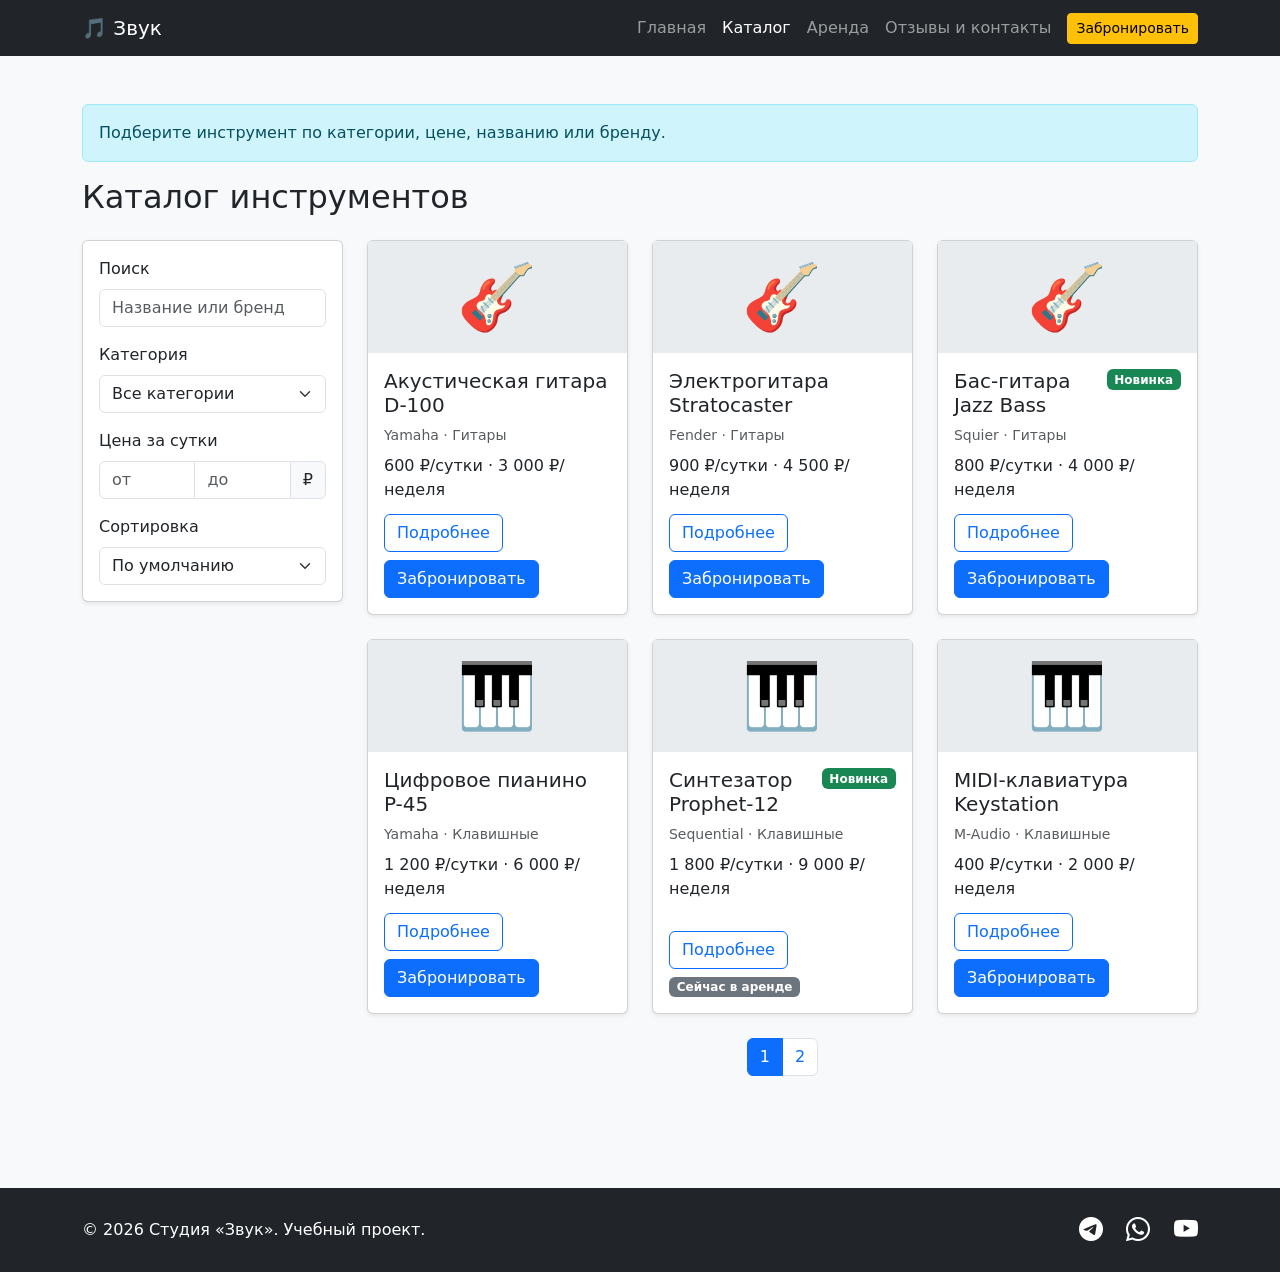
==== catalog.html @ 1547ae6e "V1" ====
<!DOCTYPE html>
<html lang="ru">
<head>
  <meta charset="UTF-8">
  <meta name="viewport" content="width=device-width, initial-scale=1">
  <title>Каталог — Резонанс</title>
  <link href="https://cdn.jsdelivr.net/npm/bootstrap@5.3.8/dist/css/bootstrap.min.css" rel="stylesheet">
  <link href="https://cdn.jsdelivr.net/npm/bootstrap-icons@1.11.3/font/bootstrap-icons.min.css" rel="stylesheet">
  <link rel="stylesheet" href="css/custom.css">
</head>
<body class="bg-light d-flex flex-column min-vh-100" data-p="catalog">
  <header id="nav"></header>
  <main class="flex-grow-1">

    <div class="container my-5">
      <div class="alert alert-info" role="alert">Подберите инструмент по категории, цене, названию или бренду.</div>
      <h1 class="h2 mb-4">Каталог инструментов</h1>
      <div class="row g-4">
        <aside class="col-12 col-lg-3">
          <button class="btn btn-outline-secondary w-100 d-lg-none mb-3" data-bs-toggle="collapse" data-bs-target="#flt">Фильтры</button>
          <form id="flt" class="collapse d-lg-block card card-body shadow-sm">
            <div class="mb-3">
              <label class="form-label" for="q">Поиск</label>
              <input id="q" class="form-control" placeholder="Название или бренд">
            </div>
            <div class="mb-3">
              <label class="form-label" for="cat">Категория</label>
              <select id="cat" class="form-select"></select>
            </div>
            <div class="mb-3">
              <label class="form-label">Цена за сутки</label>
              <div class="input-group">
                <input id="min" type="number" min="0" class="form-control" placeholder="от">
                <input id="max" type="number" min="0" class="form-control" placeholder="до">
                <span class="input-group-text">₽</span>
              </div>
            </div>
            <div>
              <label class="form-label" for="sort">Сортировка</label>
              <select id="sort" class="form-select">
                <option value="">По умолчанию</option>
                <option value="price">По цене</option>
                <option value="pop">По популярности</option>
                <option value="new">По новизне</option>
              </select>
            </div>
          </form>
        </aside>
        <div class="col-12 col-lg-9">
          <div class="row g-4" id="grid"></div>
          <nav class="mt-4" aria-label="Страницы">
            <ul class="pagination justify-content-center" id="pager"></ul>
          </nav>
        </div>
      </div>
    </div>

    <div class="modal fade" id="bookModal" tabindex="-1" aria-labelledby="bm" aria-hidden="true">
      <div class="modal-dialog">
        <form class="modal-content needs-validation" novalidate>
          <div class="modal-header">
            <h2 class="modal-title h5" id="bm">Быстрая бронь: <span id="mi"></span></h2>
            <button type="button" class="btn-close" data-bs-dismiss="modal" aria-label="Закрыть"></button>
          </div>
          <div class="modal-body">
            <div class="alert alert-success d-none ok" role="alert">Спасибо! Заявка отправлена, мы свяжемся с вами.</div>
            <div class="mb-3">
              <label class="form-label" for="m1">Имя</label>
              <input id="m1" name="name" class="form-control" required>
            </div>
            <div class="mb-3">
              <label class="form-label" for="m2">Телефон</label>
              <input id="m2" name="phone" type="tel" class="form-control" pattern="\+?[0-9 ()\-]{10,18}" required>
              <div class="invalid-feedback">Введите телефон</div>
            </div>
            <div class="form-check">
              <input id="m3" class="form-check-input" type="checkbox" required>
              <label class="form-check-label" for="m3">Согласен на обработку данных</label>
            </div>
          </div>
          <div class="modal-footer">
            <button type="button" class="btn btn-secondary" data-bs-dismiss="modal">Закрыть</button>
            <button type="submit" class="btn btn-primary">Отправить</button>
          </div>
        </form>
      </div>
    </div>

  </main>
  <footer id="foot"></footer>
  <script src="https://cdn.jsdelivr.net/npm/bootstrap@5.3.8/dist/js/bootstrap.bundle.min.js"></script>
  <script src="js/app.js"></script>
</body>
</html>
---- css/custom.css ----
.card:hover { 
    transform: translateY(-2px);
    transition: transform .15s; 
}
.emoji { 
    font-size: 4rem;
    line-height: 1;
    }
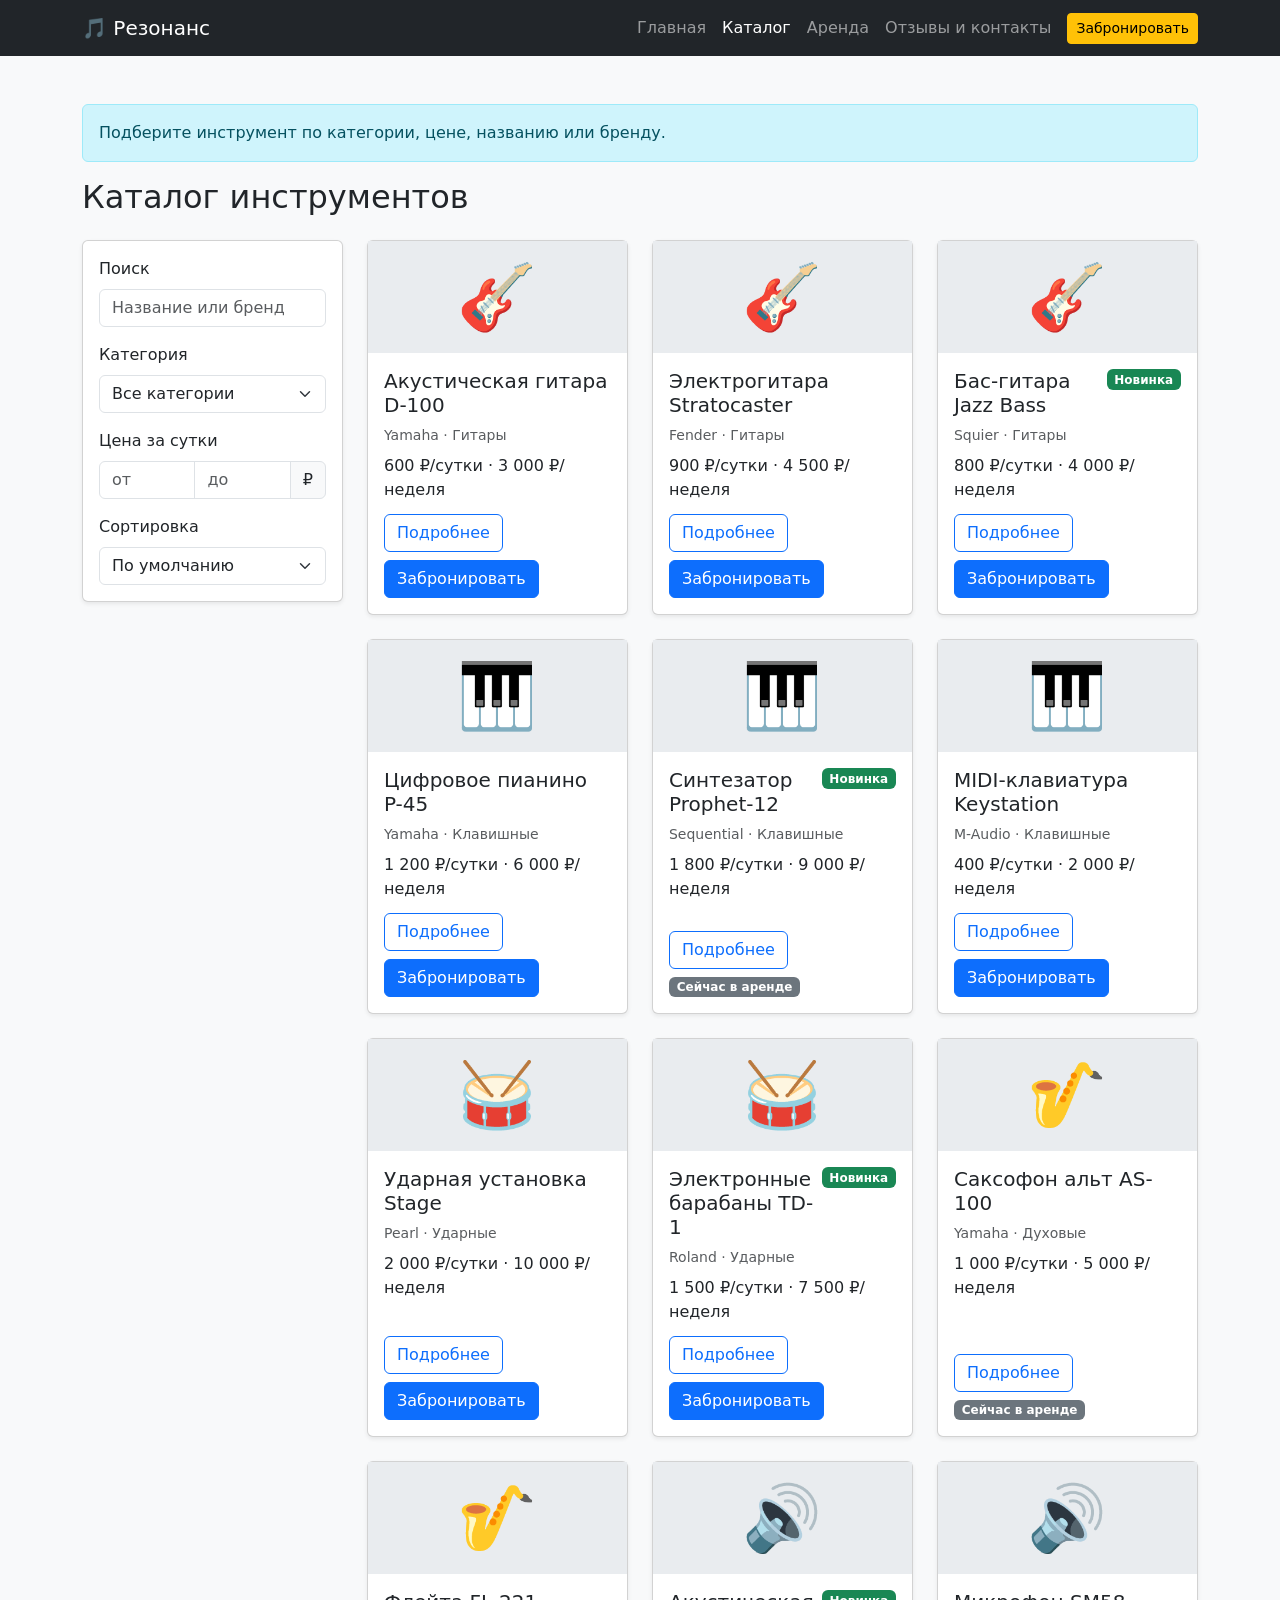
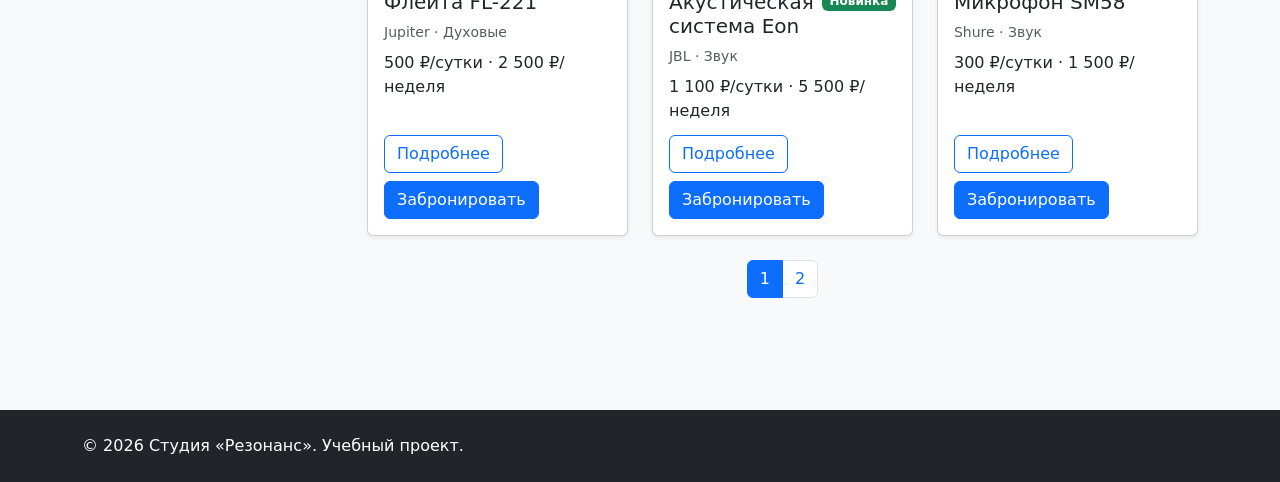
==== commit 5119b92c: "V2" ====
--- a/catalog.html
+++ b/catalog.html
@@ -9,7 +9,25 @@
   <link rel="stylesheet" href="css/custom.css">
 </head>
 <body class="bg-light d-flex flex-column min-vh-100" data-p="catalog">
-  <header id="nav"></header>
+  <header id="nav">
+    <nav class="navbar navbar-expand-lg navbar-dark bg-dark">
+      <div class="container">
+        <a class="navbar-brand" href="index.html">🎵 Резонанс</a>
+        <button class="navbar-toggler" data-bs-toggle="collapse" data-bs-target="#mainNav" aria-controls="mainNav" aria-expanded="false" aria-label="Переключить навигацию">
+          <span class="navbar-toggler-icon"></span>
+        </button>
+        <div class="collapse navbar-collapse" id="mainNav">
+          <ul class="navbar-nav ms-auto align-items-lg-center">
+            <li class="nav-item"><a class="nav-link" href="index.html">Главная</a></li>
+            <li class="nav-item"><a class="nav-link active" aria-current="page" href="catalog.html">Каталог</a></li>
+            <li class="nav-item"><a class="nav-link" href="rent.html">Аренда</a></li>
+            <li class="nav-item"><a class="nav-link" href="contacts.html">Отзывы и контакты</a></li>
+            <li class="nav-item ms-lg-2"><a class="btn btn-warning btn-sm" href="order.html">Забронировать</a></li>
+          </ul>
+        </div>
+      </div>
+    </nav>
+  </header>
   <main class="flex-grow-1">
 
     <div class="container my-5">
@@ -25,7 +43,14 @@
             </div>
             <div class="mb-3">
               <label class="form-label" for="cat">Категория</label>
-              <select id="cat" class="form-select"></select>
+              <select id="cat" class="form-select">
+                <option value="">Все категории</option>
+                <option value="g">Гитары</option>
+                <option value="k">Клавишные</option>
+                <option value="d">Ударные</option>
+                <option value="w">Духовые</option>
+                <option value="a">Звук</option>
+              </select>
             </div>
             <div class="mb-3">
               <label class="form-label">Цена за сутки</label>
@@ -47,9 +72,222 @@
           </form>
         </aside>
         <div class="col-12 col-lg-9">
-          <div class="row g-4" id="grid"></div>
+          <div class="row g-4" id="grid">
+
+            <div class="col-12 col-md-6 col-lg-4">
+              <div class="card h-100 shadow-sm">
+                <div class="bg-body-secondary text-center py-4 emoji">🎸</div>
+                <div class="card-body d-flex flex-column">
+                  <div class="d-flex justify-content-between gap-2">
+                    <h2 class="h5 card-title">Акустическая гитара D-100</h2>
+                  </div>
+                  <p class="text-muted small mb-2">Yamaha · Гитары</p>
+                  <p class="mb-1">600 ₽/сутки · 3 000 ₽/неделя</p>
+                  <div class="mt-auto d-flex flex-wrap gap-2 pt-2">
+                    <a class="btn btn-outline-primary" href="product.html?id=1">Подробнее</a>
+                    <button class="btn btn-primary" data-bs-toggle="modal" data-bs-target="#bookModal" data-book="1">Забронировать</button>
+                  </div>
+                </div>
+              </div>
+            </div>
+
+            <div class="col-12 col-md-6 col-lg-4">
+              <div class="card h-100 shadow-sm">
+                <div class="bg-body-secondary text-center py-4 emoji">🎸</div>
+                <div class="card-body d-flex flex-column">
+                  <div class="d-flex justify-content-between gap-2">
+                    <h2 class="h5 card-title">Электрогитара Stratocaster</h2>
+                  </div>
+                  <p class="text-muted small mb-2">Fender · Гитары</p>
+                  <p class="mb-1">900 ₽/сутки · 4 500 ₽/неделя</p>
+                  <div class="mt-auto d-flex flex-wrap gap-2 pt-2">
+                    <a class="btn btn-outline-primary" href="product.html?id=2">Подробнее</a>
+                    <button class="btn btn-primary" data-bs-toggle="modal" data-bs-target="#bookModal" data-book="2">Забронировать</button>
+                  </div>
+                </div>
+              </div>
+            </div>
+
+            <div class="col-12 col-md-6 col-lg-4">
+              <div class="card h-100 shadow-sm">
+                <div class="bg-body-secondary text-center py-4 emoji">🎸</div>
+                <div class="card-body d-flex flex-column">
+                  <div class="d-flex justify-content-between gap-2">
+                    <h2 class="h5 card-title">Бас-гитара Jazz Bass</h2>
+                    <span class="badge bg-success align-self-start">Новинка</span>
+                  </div>
+                  <p class="text-muted small mb-2">Squier · Гитары</p>
+                  <p class="mb-1">800 ₽/сутки · 4 000 ₽/неделя</p>
+                  <div class="mt-auto d-flex flex-wrap gap-2 pt-2">
+                    <a class="btn btn-outline-primary" href="product.html?id=3">Подробнее</a>
+                    <button class="btn btn-primary" data-bs-toggle="modal" data-bs-target="#bookModal" data-book="3">Забронировать</button>
+                  </div>
+                </div>
+              </div>
+            </div>
+
+            <div class="col-12 col-md-6 col-lg-4">
+              <div class="card h-100 shadow-sm">
+                <div class="bg-body-secondary text-center py-4 emoji">🎹</div>
+                <div class="card-body d-flex flex-column">
+                  <div class="d-flex justify-content-between gap-2">
+                    <h2 class="h5 card-title">Цифровое пианино P-45</h2>
+                  </div>
+                  <p class="text-muted small mb-2">Yamaha · Клавишные</p>
+                  <p class="mb-1">1 200 ₽/сутки · 6 000 ₽/неделя</p>
+                  <div class="mt-auto d-flex flex-wrap gap-2 pt-2">
+                    <a class="btn btn-outline-primary" href="product.html?id=4">Подробнее</a>
+                    <button class="btn btn-primary" data-bs-toggle="modal" data-bs-target="#bookModal" data-book="4">Забронировать</button>
+                  </div>
+                </div>
+              </div>
+            </div>
+
+            <div class="col-12 col-md-6 col-lg-4">
+              <div class="card h-100 shadow-sm">
+                <div class="bg-body-secondary text-center py-4 emoji">🎹</div>
+                <div class="card-body d-flex flex-column">
+                  <div class="d-flex justify-content-between gap-2">
+                    <h2 class="h5 card-title">Синтезатор Prophet-12</h2>
+                    <span class="badge bg-success align-self-start">Новинка</span>
+                  </div>
+                  <p class="text-muted small mb-2">Sequential · Клавишные</p>
+                  <p class="mb-1">1 800 ₽/сутки · 9 000 ₽/неделя</p>
+                  <div class="mt-auto d-flex flex-wrap gap-2 pt-2">
+                    <a class="btn btn-outline-primary" href="product.html?id=5">Подробнее</a>
+                    <span class="badge bg-secondary align-self-center">Сейчас в аренде</span>
+                  </div>
+                </div>
+              </div>
+            </div>
+
+            <div class="col-12 col-md-6 col-lg-4">
+              <div class="card h-100 shadow-sm">
+                <div class="bg-body-secondary text-center py-4 emoji">🎹</div>
+                <div class="card-body d-flex flex-column">
+                  <div class="d-flex justify-content-between gap-2">
+                    <h2 class="h5 card-title">MIDI-клавиатура Keystation</h2>
+                  </div>
+                  <p class="text-muted small mb-2">M-Audio · Клавишные</p>
+                  <p class="mb-1">400 ₽/сутки · 2 000 ₽/неделя</p>
+                  <div class="mt-auto d-flex flex-wrap gap-2 pt-2">
+                    <a class="btn btn-outline-primary" href="product.html?id=6">Подробнее</a>
+                    <button class="btn btn-primary" data-bs-toggle="modal" data-bs-target="#bookModal" data-book="6">Забронировать</button>
+                  </div>
+                </div>
+              </div>
+            </div>
+
+            <div class="col-12 col-md-6 col-lg-4">
+              <div class="card h-100 shadow-sm">
+                <div class="bg-body-secondary text-center py-4 emoji">🥁</div>
+                <div class="card-body d-flex flex-column">
+                  <div class="d-flex justify-content-between gap-2">
+                    <h2 class="h5 card-title">Ударная установка Stage</h2>
+                  </div>
+                  <p class="text-muted small mb-2">Pearl · Ударные</p>
+                  <p class="mb-1">2 000 ₽/сутки · 10 000 ₽/неделя</p>
+                  <div class="mt-auto d-flex flex-wrap gap-2 pt-2">
+                    <a class="btn btn-outline-primary" href="product.html?id=7">Подробнее</a>
+                    <button class="btn btn-primary" data-bs-toggle="modal" data-bs-target="#bookModal" data-book="7">Забронировать</button>
+                  </div>
+                </div>
+              </div>
+            </div>
+
+            <div class="col-12 col-md-6 col-lg-4">
+              <div class="card h-100 shadow-sm">
+                <div class="bg-body-secondary text-center py-4 emoji">🥁</div>
+                <div class="card-body d-flex flex-column">
+                  <div class="d-flex justify-content-between gap-2">
+                    <h2 class="h5 card-title">Электронные барабаны TD-1</h2>
+                    <span class="badge bg-success align-self-start">Новинка</span>
+                  </div>
+                  <p class="text-muted small mb-2">Roland · Ударные</p>
+                  <p class="mb-1">1 500 ₽/сутки · 7 500 ₽/неделя</p>
+                  <div class="mt-auto d-flex flex-wrap gap-2 pt-2">
+                    <a class="btn btn-outline-primary" href="product.html?id=8">Подробнее</a>
+                    <button class="btn btn-primary" data-bs-toggle="modal" data-bs-target="#bookModal" data-book="8">Забронировать</button>
+                  </div>
+                </div>
+              </div>
+            </div>
+
+            <div class="col-12 col-md-6 col-lg-4">
+              <div class="card h-100 shadow-sm">
+                <div class="bg-body-secondary text-center py-4 emoji">🎷</div>
+                <div class="card-body d-flex flex-column">
+                  <div class="d-flex justify-content-between gap-2">
+                    <h2 class="h5 card-title">Саксофон альт AS-100</h2>
+                  </div>
+                  <p class="text-muted small mb-2">Yamaha · Духовые</p>
+                  <p class="mb-1">1 000 ₽/сутки · 5 000 ₽/неделя</p>
+                  <div class="mt-auto d-flex flex-wrap gap-2 pt-2">
+                    <a class="btn btn-outline-primary" href="product.html?id=9">Подробнее</a>
+                    <span class="badge bg-secondary align-self-center">Сейчас в аренде</span>
+                  </div>
+                </div>
+              </div>
+            </div>
+
+            <div class="col-12 col-md-6 col-lg-4">
+              <div class="card h-100 shadow-sm">
+                <div class="bg-body-secondary text-center py-4 emoji">🎷</div>
+                <div class="card-body d-flex flex-column">
+                  <div class="d-flex justify-content-between gap-2">
+                    <h2 class="h5 card-title">Флейта FL-221</h2>
+                  </div>
+                  <p class="text-muted small mb-2">Jupiter · Духовые</p>
+                  <p class="mb-1">500 ₽/сутки · 2 500 ₽/неделя</p>
+                  <div class="mt-auto d-flex flex-wrap gap-2 pt-2">
+                    <a class="btn btn-outline-primary" href="product.html?id=10">Подробнее</a>
+                    <button class="btn btn-primary" data-bs-toggle="modal" data-bs-target="#bookModal" data-book="10">Забронировать</button>
+                  </div>
+                </div>
+              </div>
+            </div>
+
+            <div class="col-12 col-md-6 col-lg-4">
+              <div class="card h-100 shadow-sm">
+                <div class="bg-body-secondary text-center py-4 emoji">🔊</div>
+                <div class="card-body d-flex flex-column">
+                  <div class="d-flex justify-content-between gap-2">
+                    <h2 class="h5 card-title">Акустическая система Eon</h2>
+                    <span class="badge bg-success align-self-start">Новинка</span>
+                  </div>
+                  <p class="text-muted small mb-2">JBL · Звук</p>
+                  <p class="mb-1">1 100 ₽/сутки · 5 500 ₽/неделя</p>
+                  <div class="mt-auto d-flex flex-wrap gap-2 pt-2">
+                    <a class="btn btn-outline-primary" href="product.html?id=11">Подробнее</a>
+                    <button class="btn btn-primary" data-bs-toggle="modal" data-bs-target="#bookModal" data-book="11">Забронировать</button>
+                  </div>
+                </div>
+              </div>
+            </div>
+
+            <div class="col-12 col-md-6 col-lg-4">
+              <div class="card h-100 shadow-sm">
+                <div class="bg-body-secondary text-center py-4 emoji">🔊</div>
+                <div class="card-body d-flex flex-column">
+                  <div class="d-flex justify-content-between gap-2">
+                    <h2 class="h5 card-title">Микрофон SM58</h2>
+                  </div>
+                  <p class="text-muted small mb-2">Shure · Звук</p>
+                  <p class="mb-1">300 ₽/сутки · 1 500 ₽/неделя</p>
+                  <div class="mt-auto d-flex flex-wrap gap-2 pt-2">
+                    <a class="btn btn-outline-primary" href="product.html?id=12">Подробнее</a>
+                    <button class="btn btn-primary" data-bs-toggle="modal" data-bs-target="#bookModal" data-book="12">Забронировать</button>
+                  </div>
+                </div>
+              </div>
+            </div>
+
+          </div>
           <nav class="mt-4" aria-label="Страницы">
-            <ul class="pagination justify-content-center" id="pager"></ul>
+            <ul class="pagination justify-content-center" id="pager">
+              <li class="page-item active"><a class="page-link" href="#">1</a></li>
+              <li class="page-item"><a class="page-link" href="#">2</a></li>
+            </ul>
           </nav>
         </div>
       </div>
@@ -87,7 +325,15 @@
     </div>
 
   </main>
-  <footer id="foot"></footer>
+  <footer id="foot">
+    <div class="bg-dark text-white py-4 mt-5">
+      <div class="container">
+        <div class="row align-items-center g-3">
+          <div class="col-12 col-md-6">© 2026 Студия «Резонанс». Учебный проект.</div>
+        </div>
+      </div>
+    </div>
+  </footer>
   <script src="https://cdn.jsdelivr.net/npm/bootstrap@5.3.8/dist/js/bootstrap.bundle.min.js"></script>
   <script src="js/app.js"></script>
 </body>
--- a/css/custom.css
+++ b/css/custom.css
@@ -1,7 +1,3 @@
-.card:hover { 
-    transform: translateY(-2px);
-    transition: transform .15s; 
-}
 .emoji { 
     font-size: 4rem;
     line-height: 1;
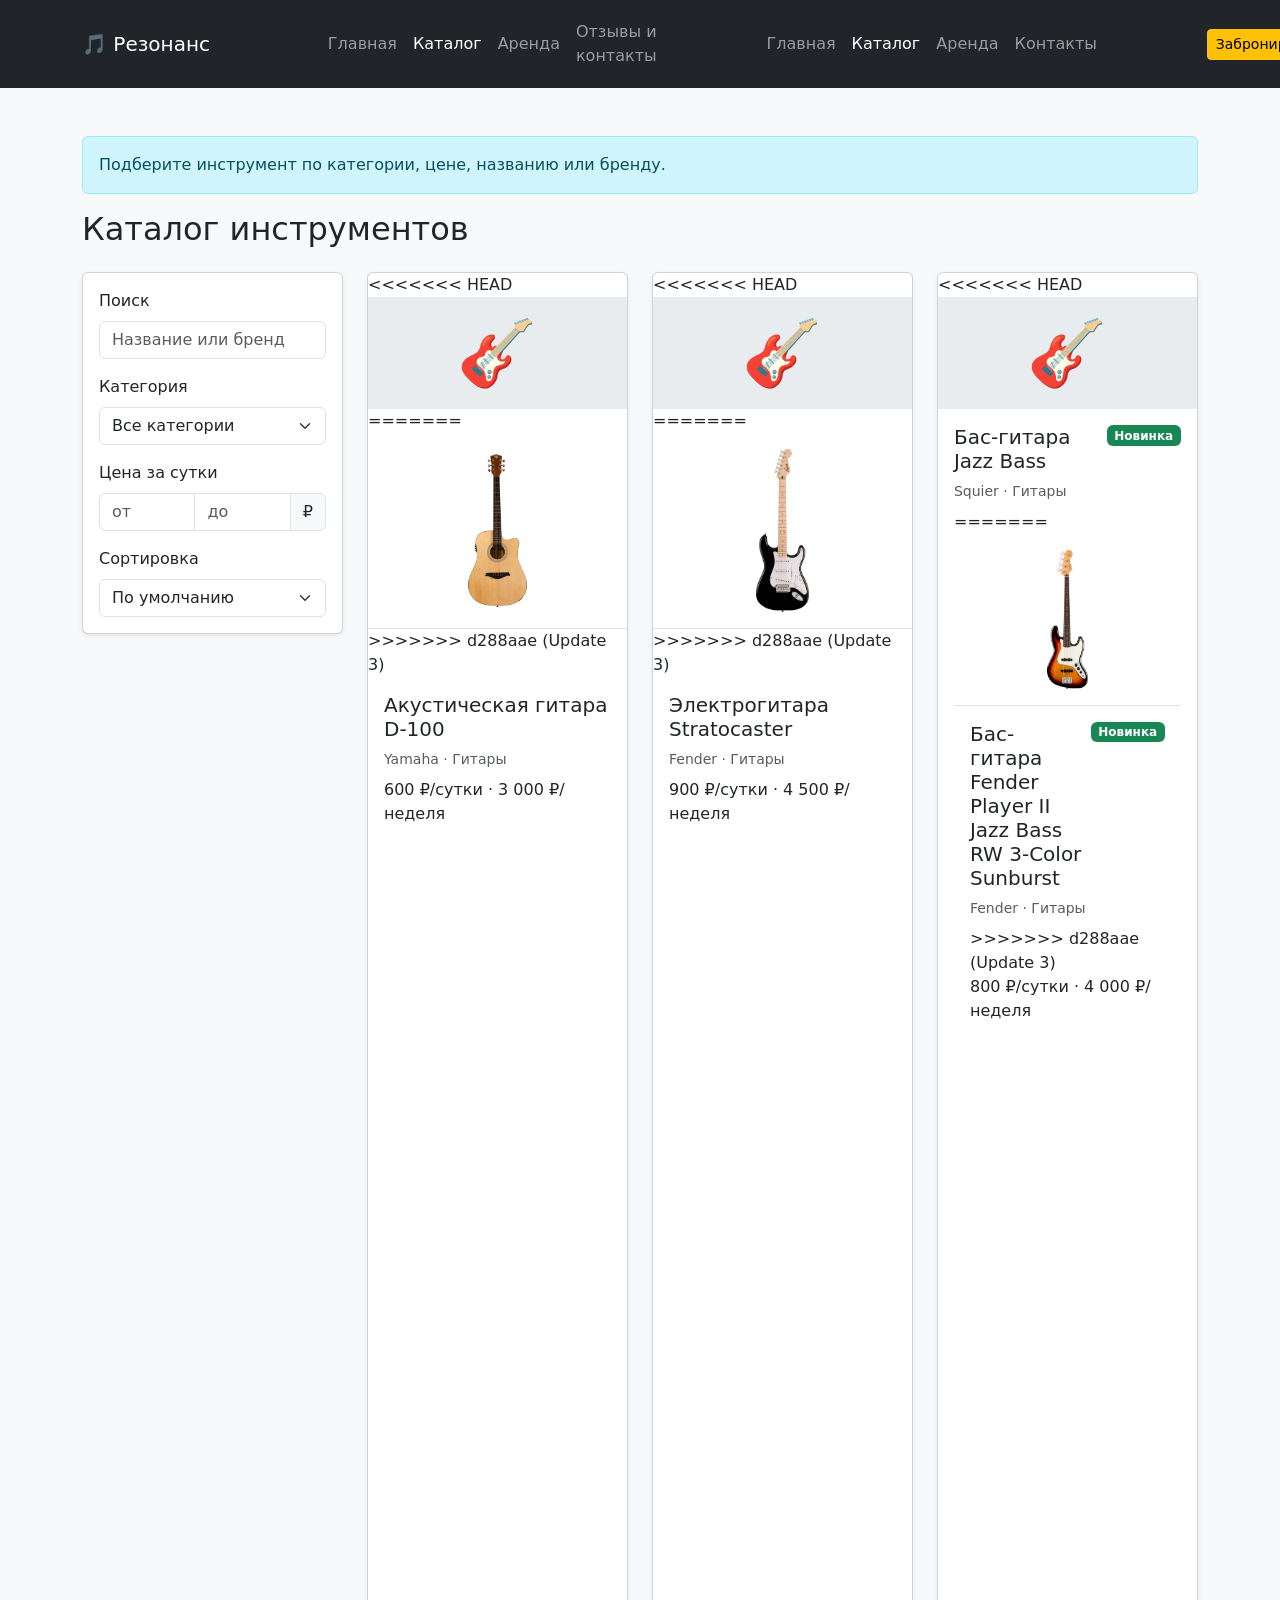
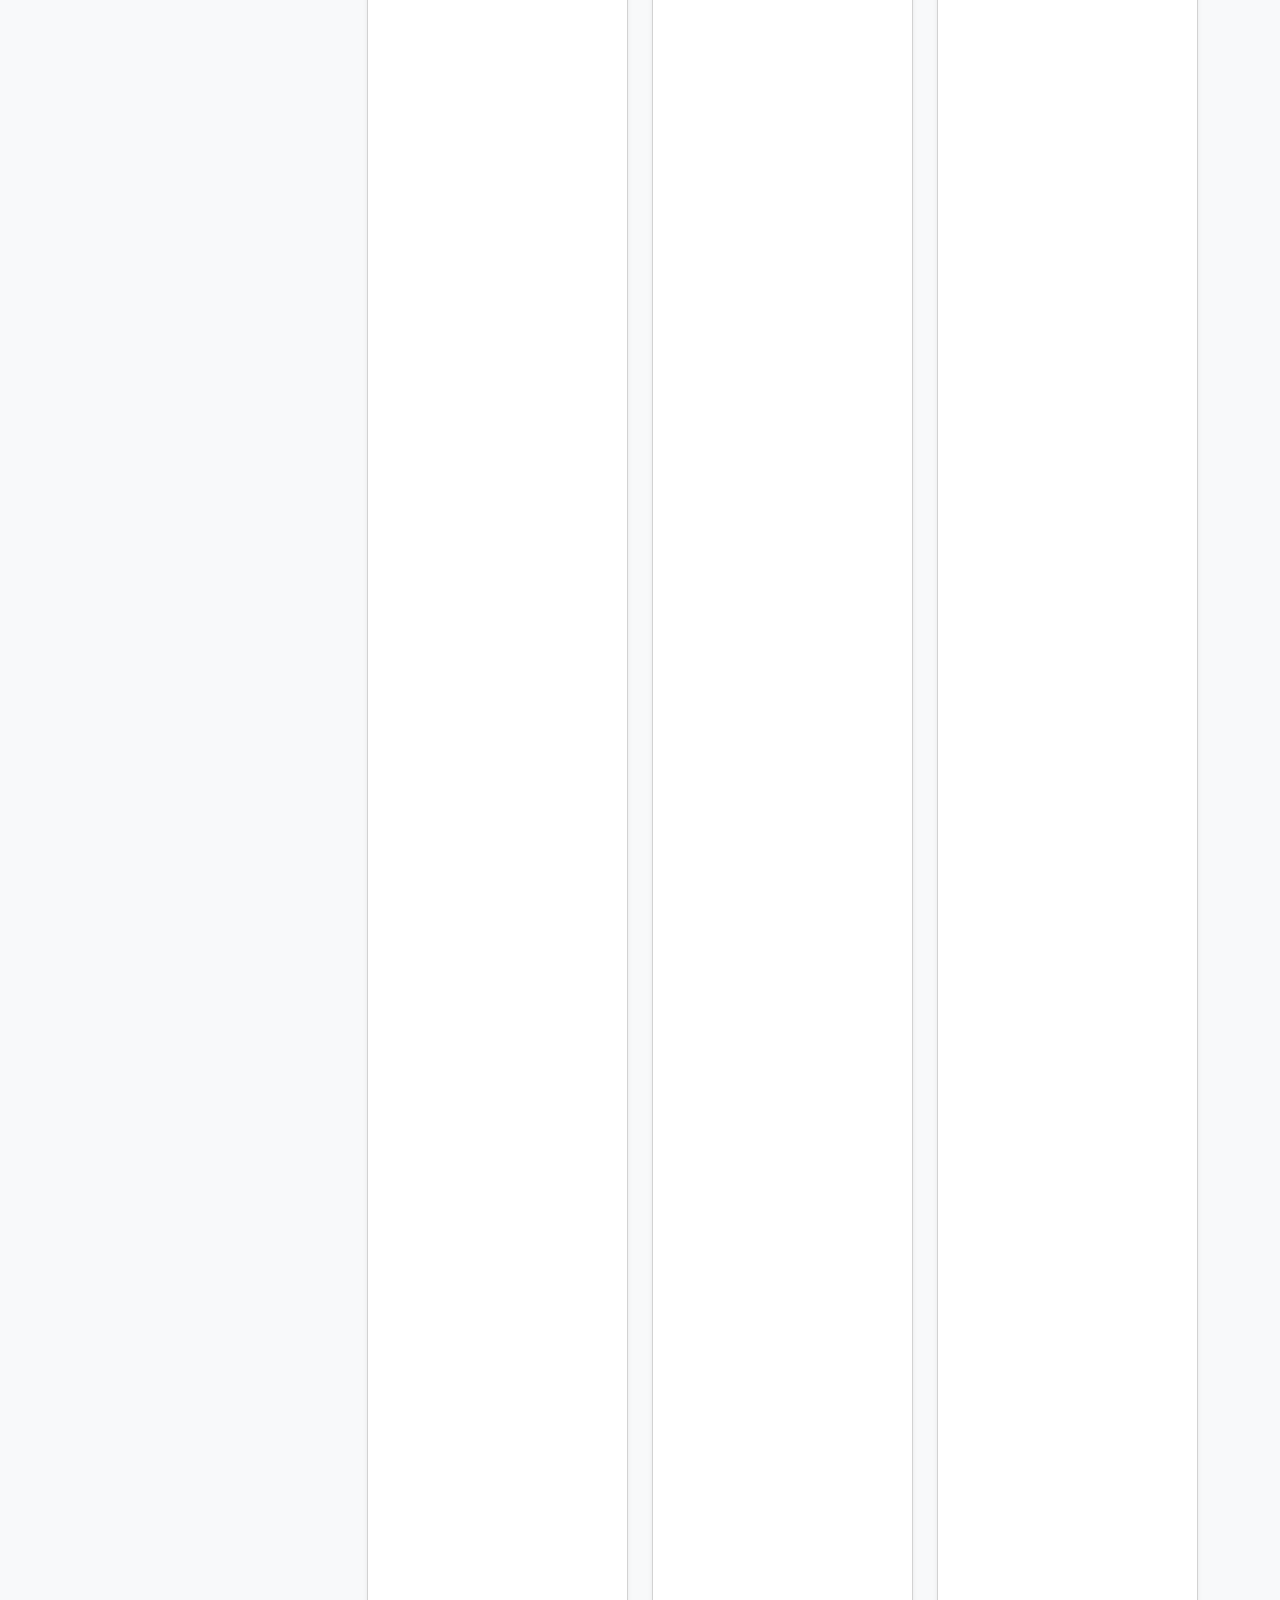
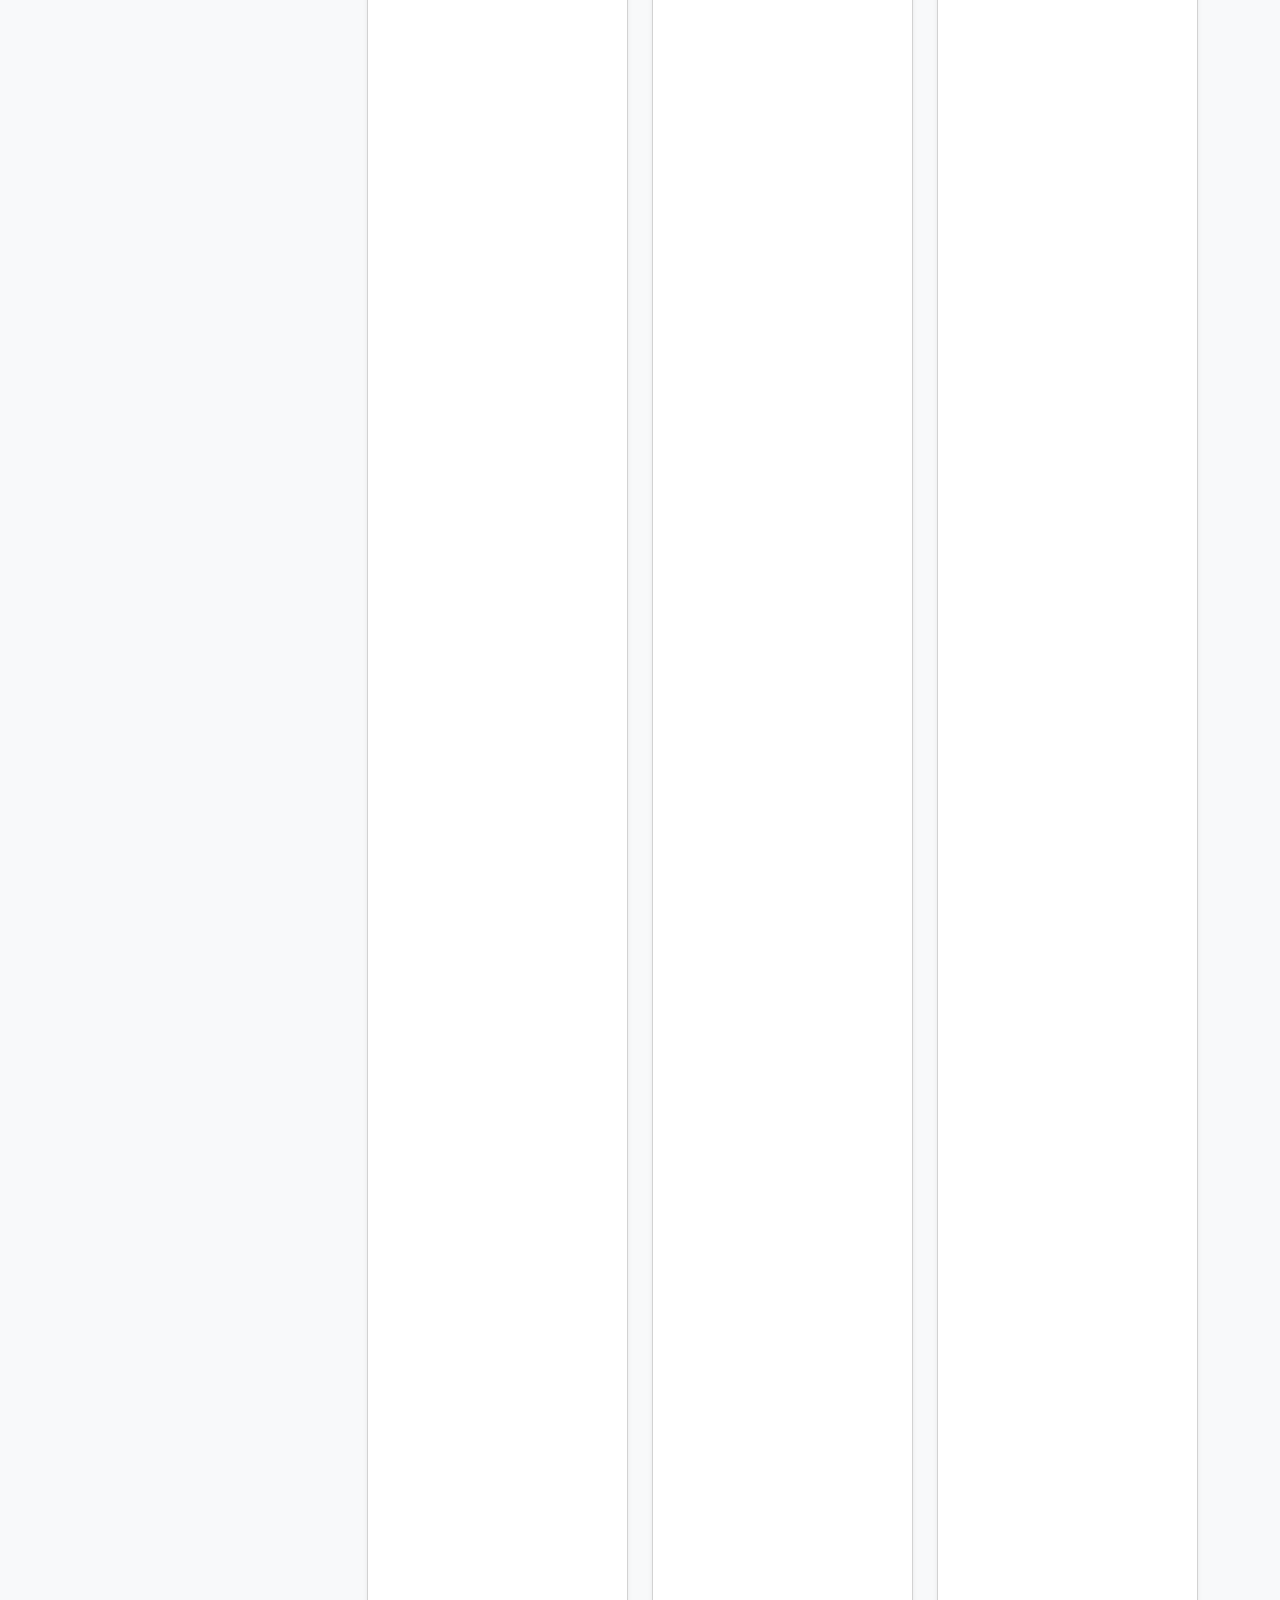
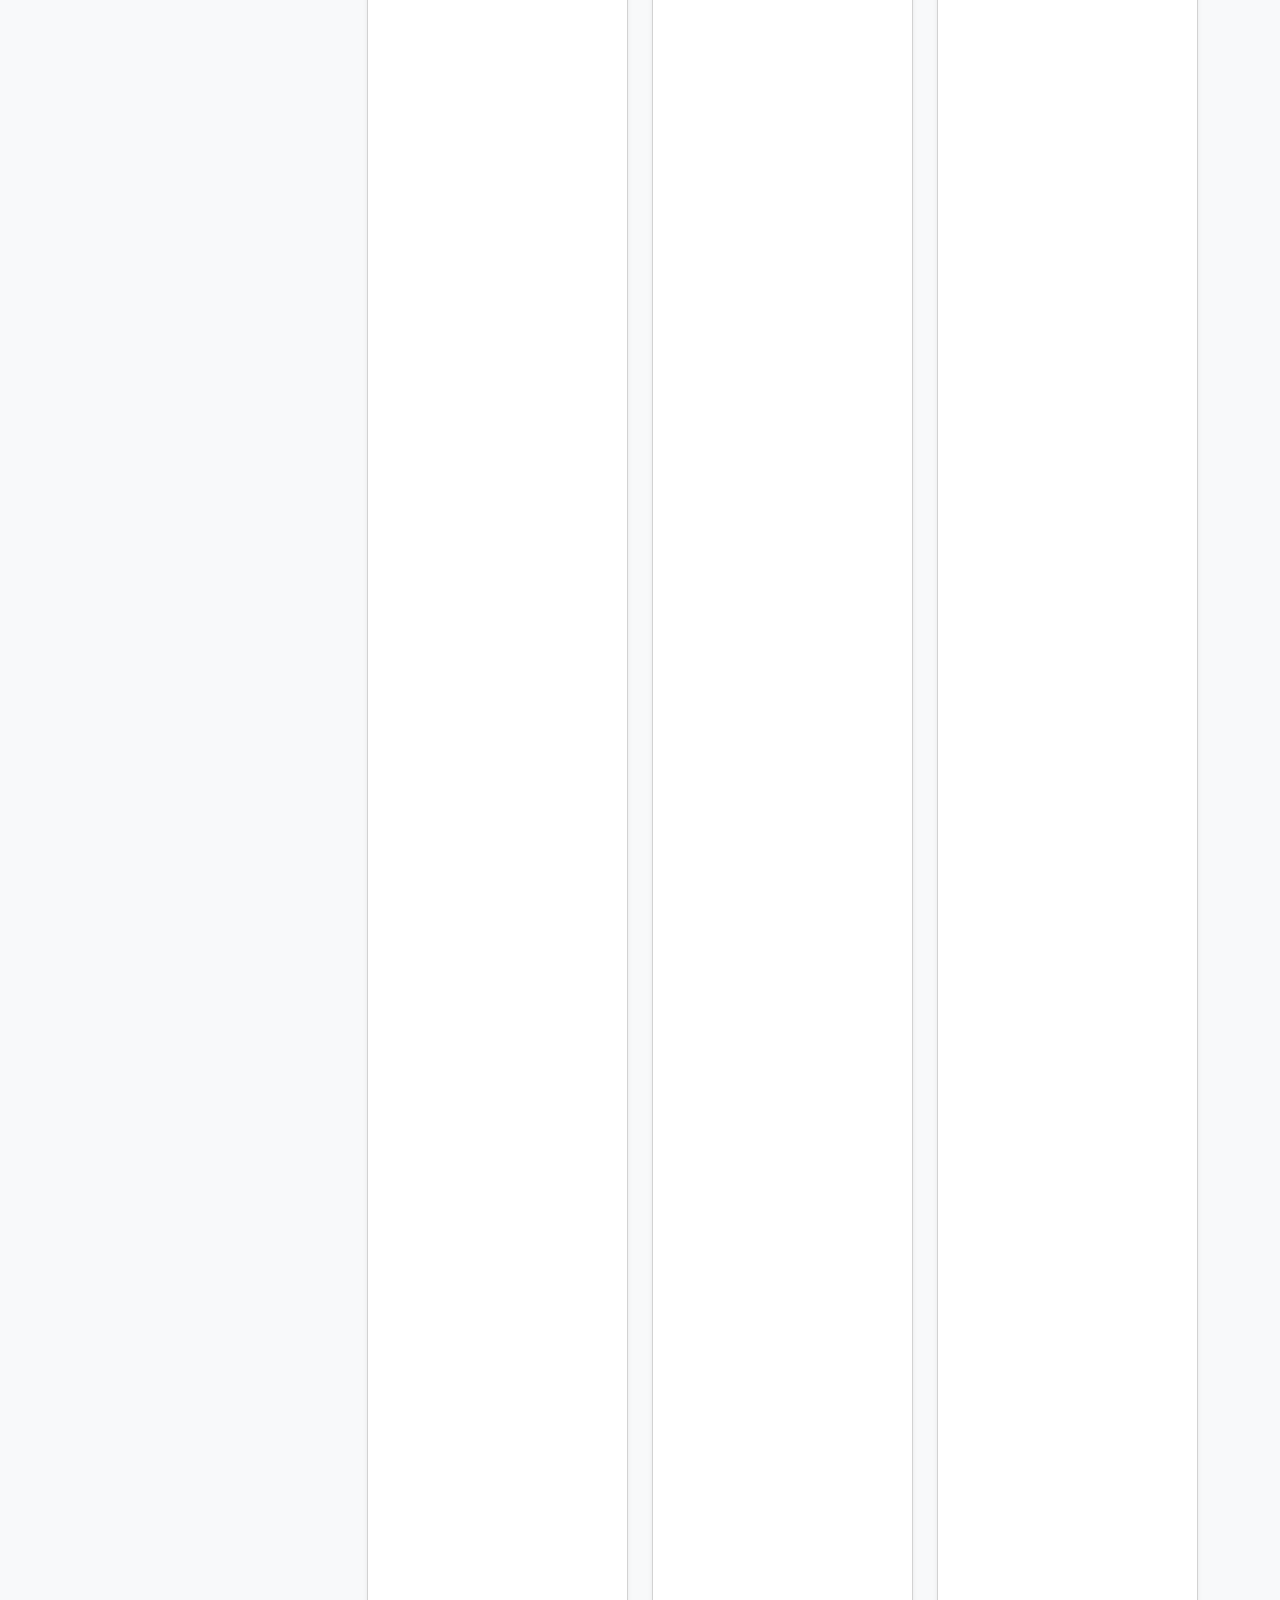
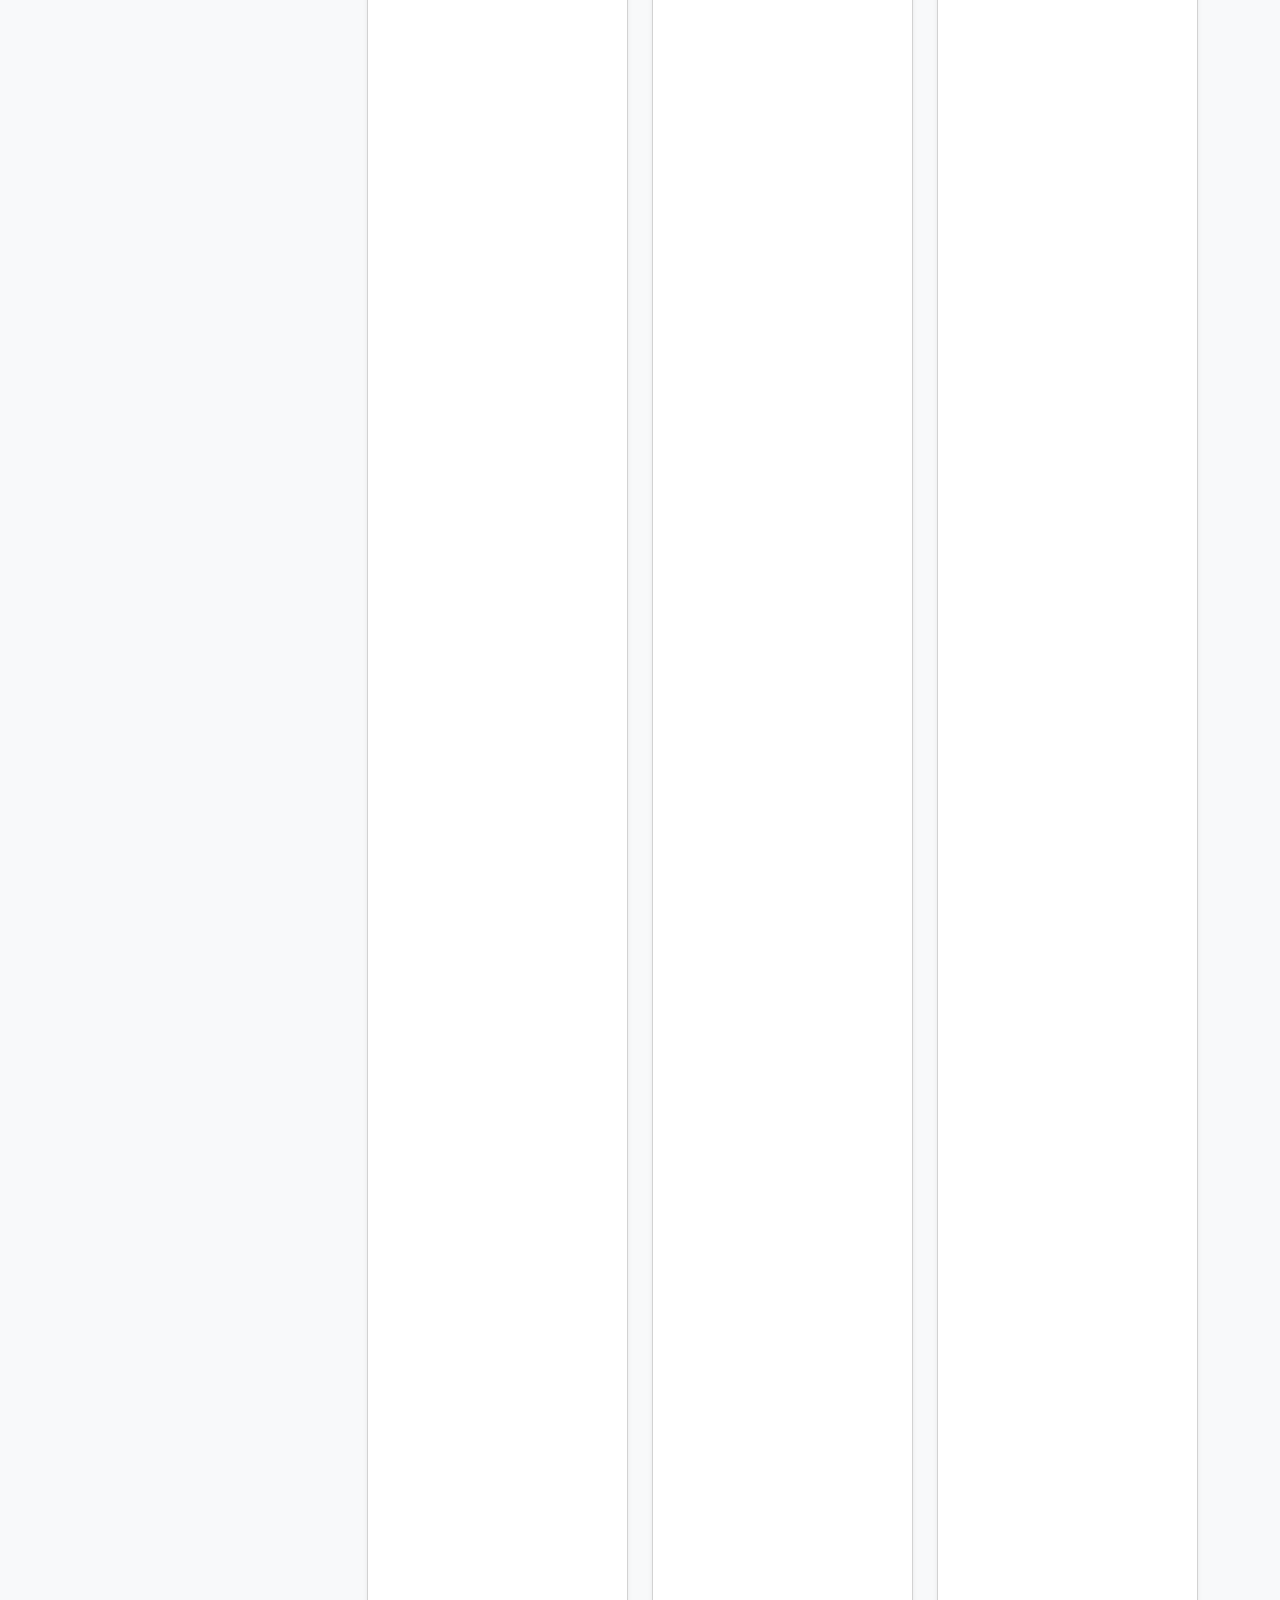
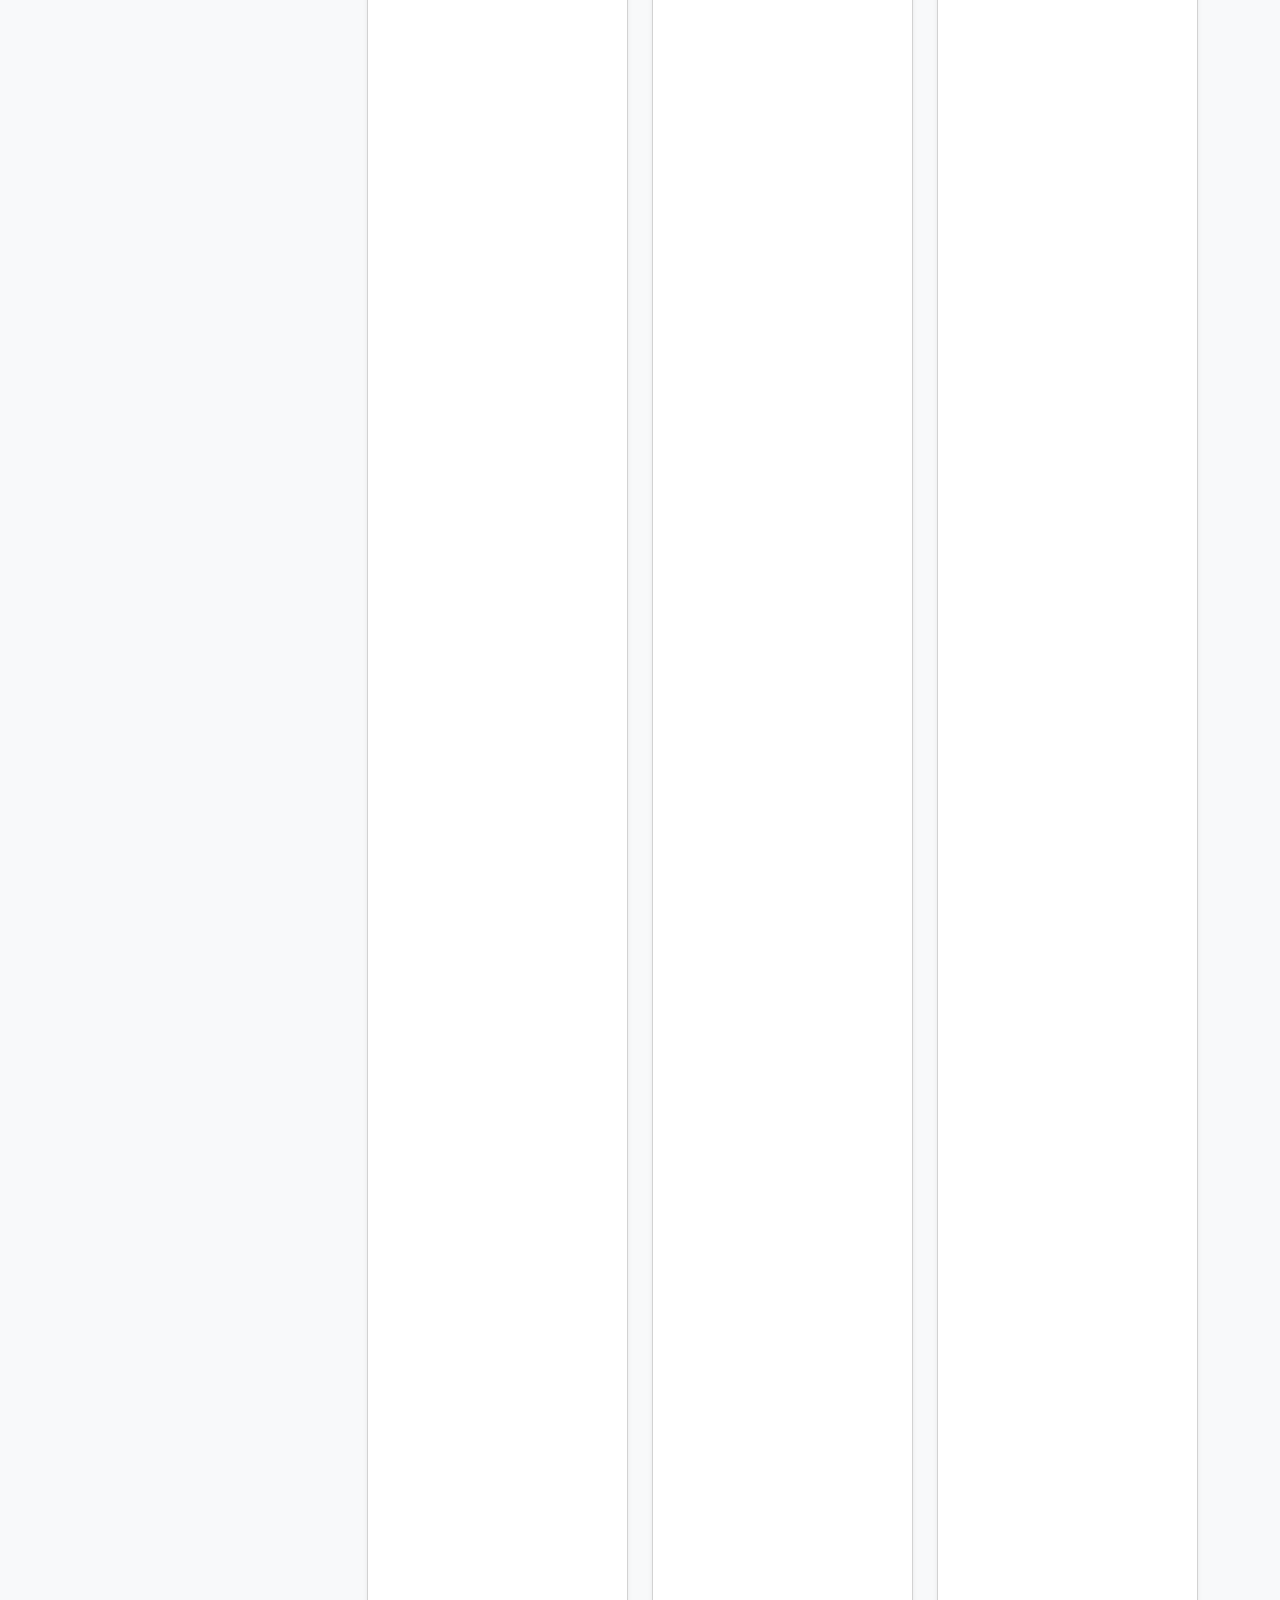
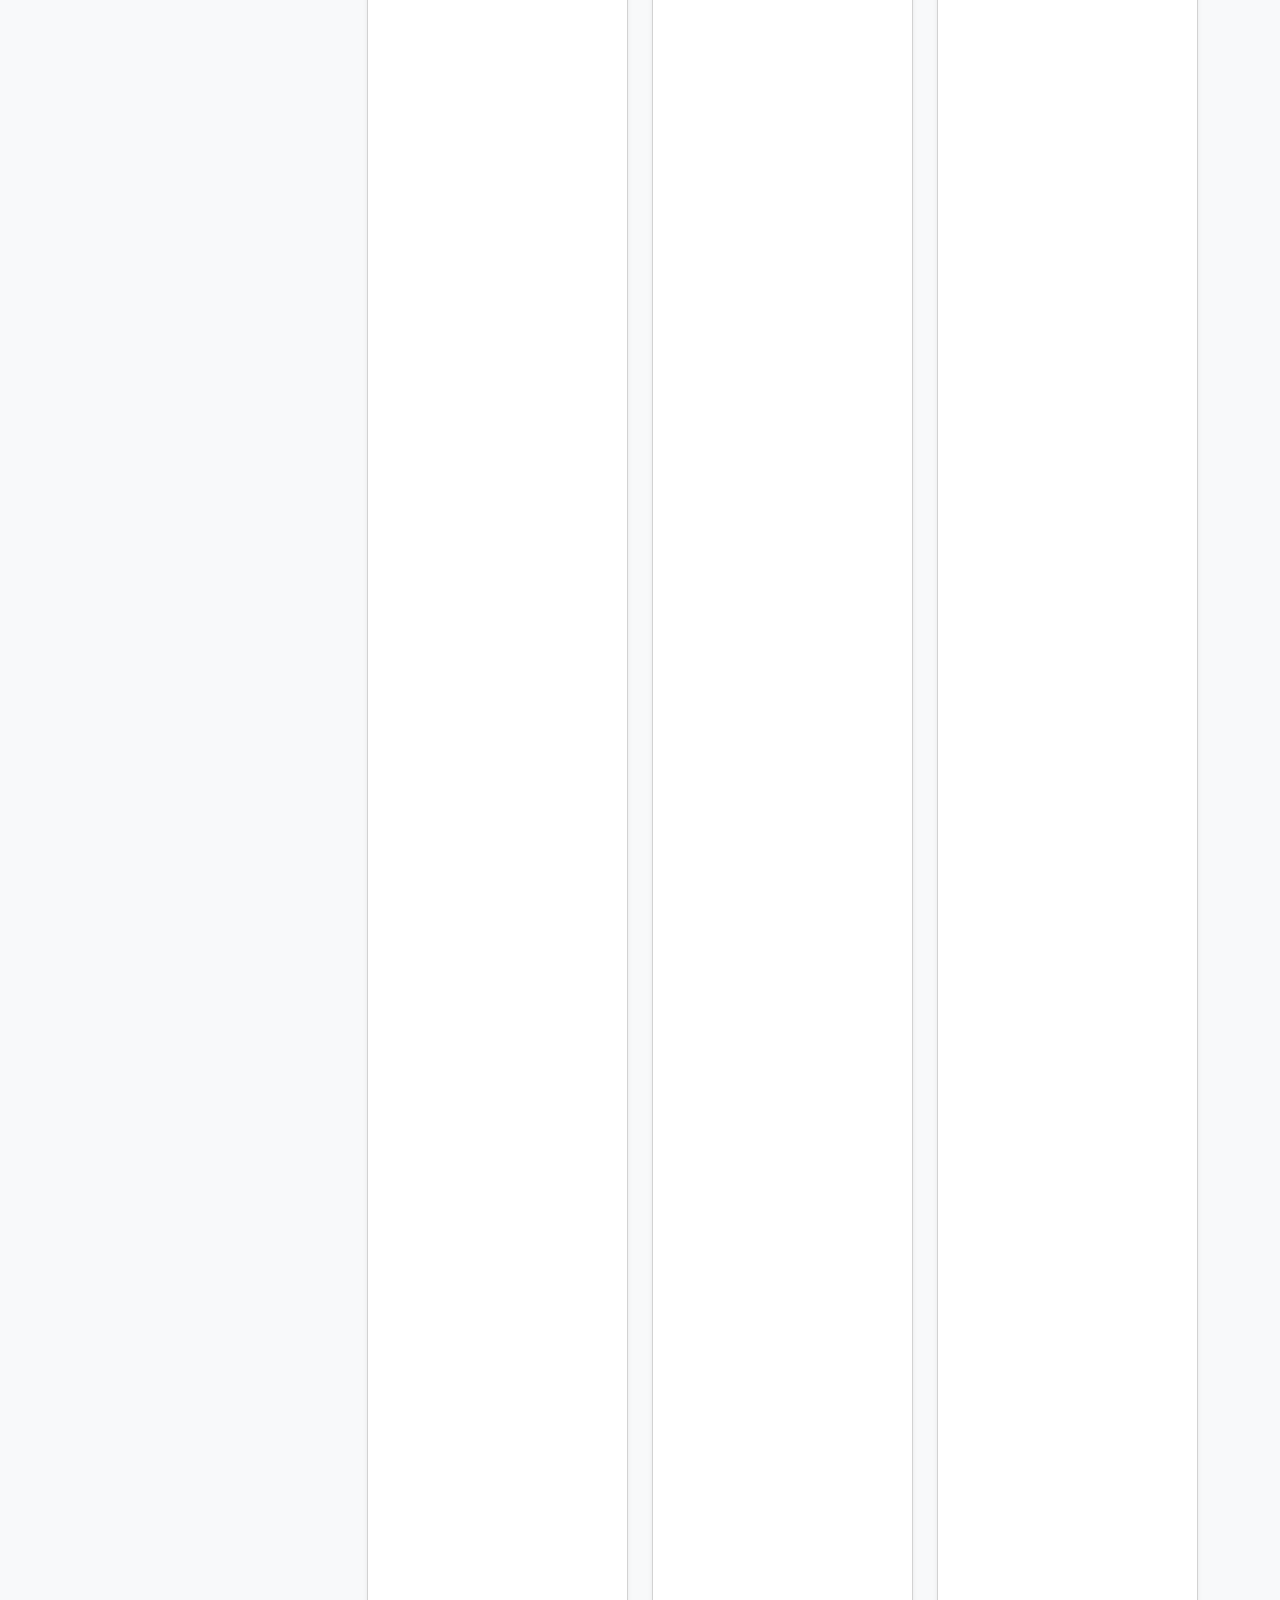
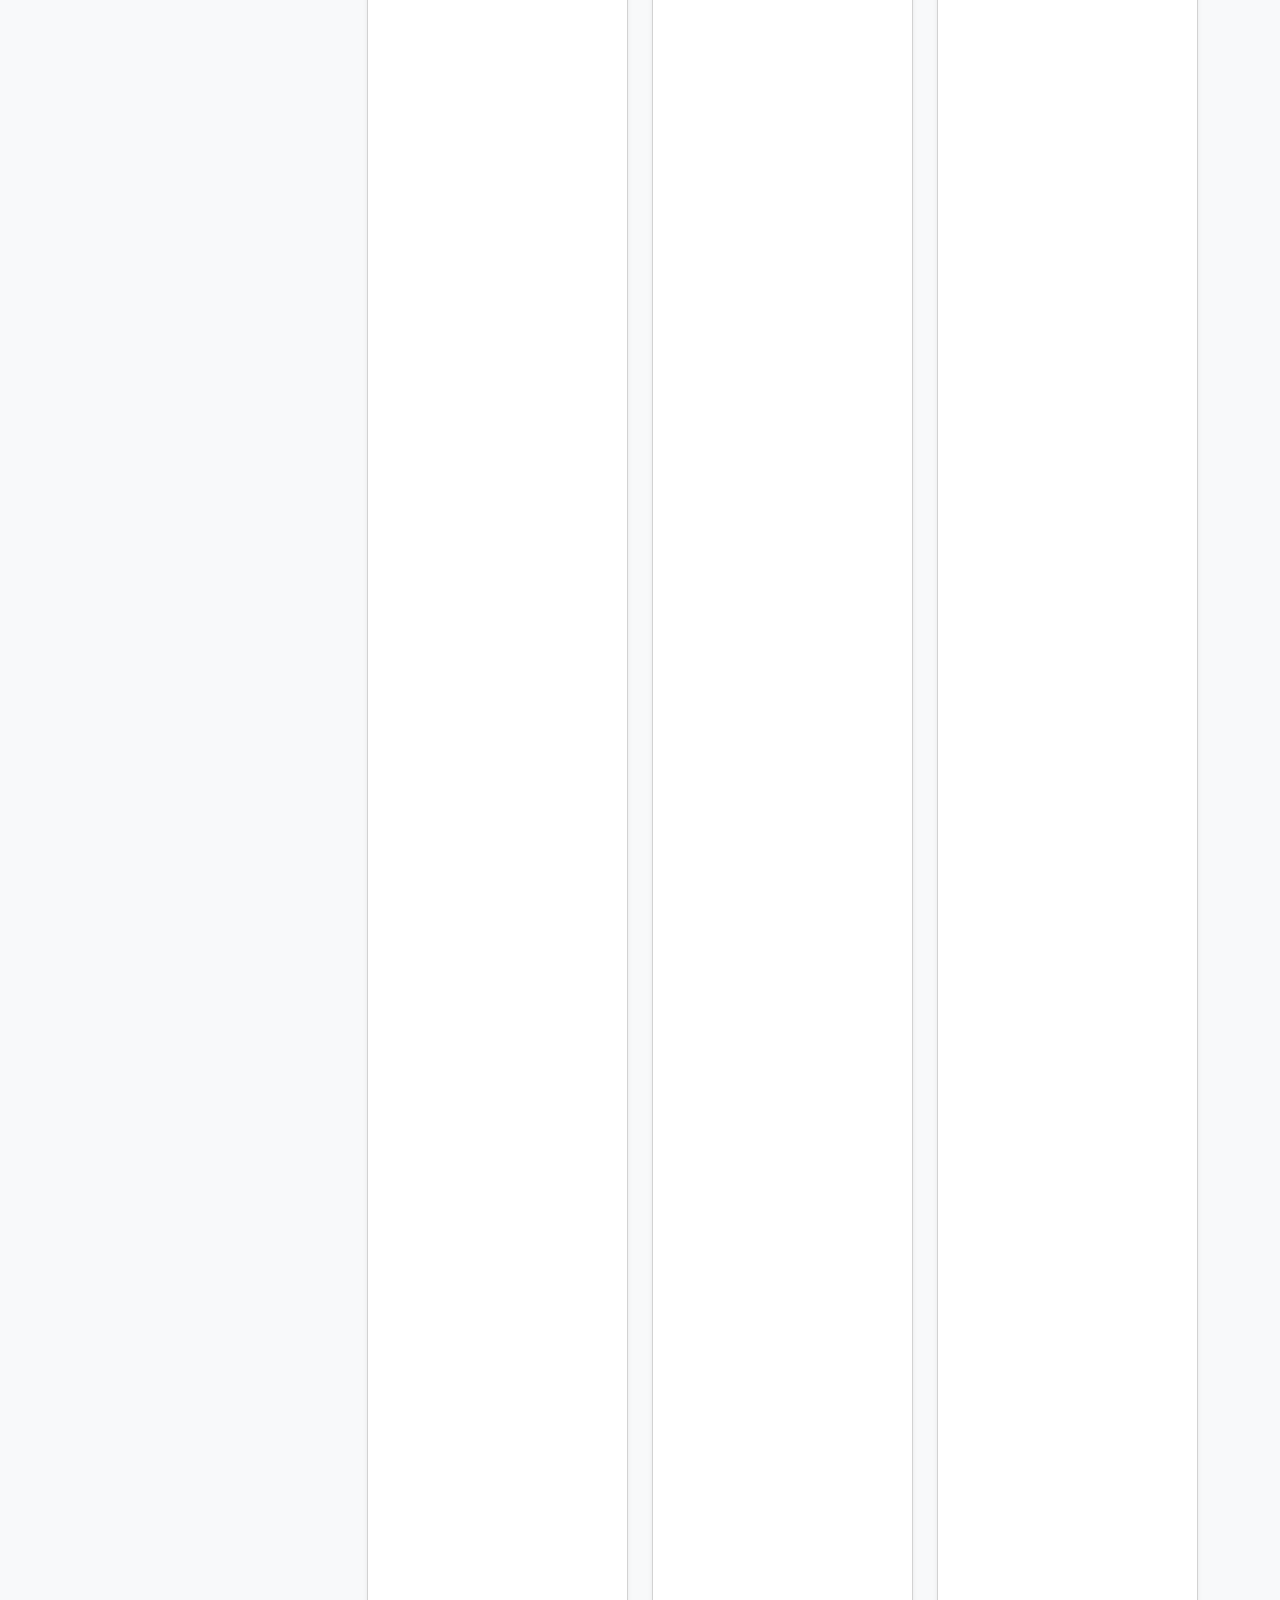
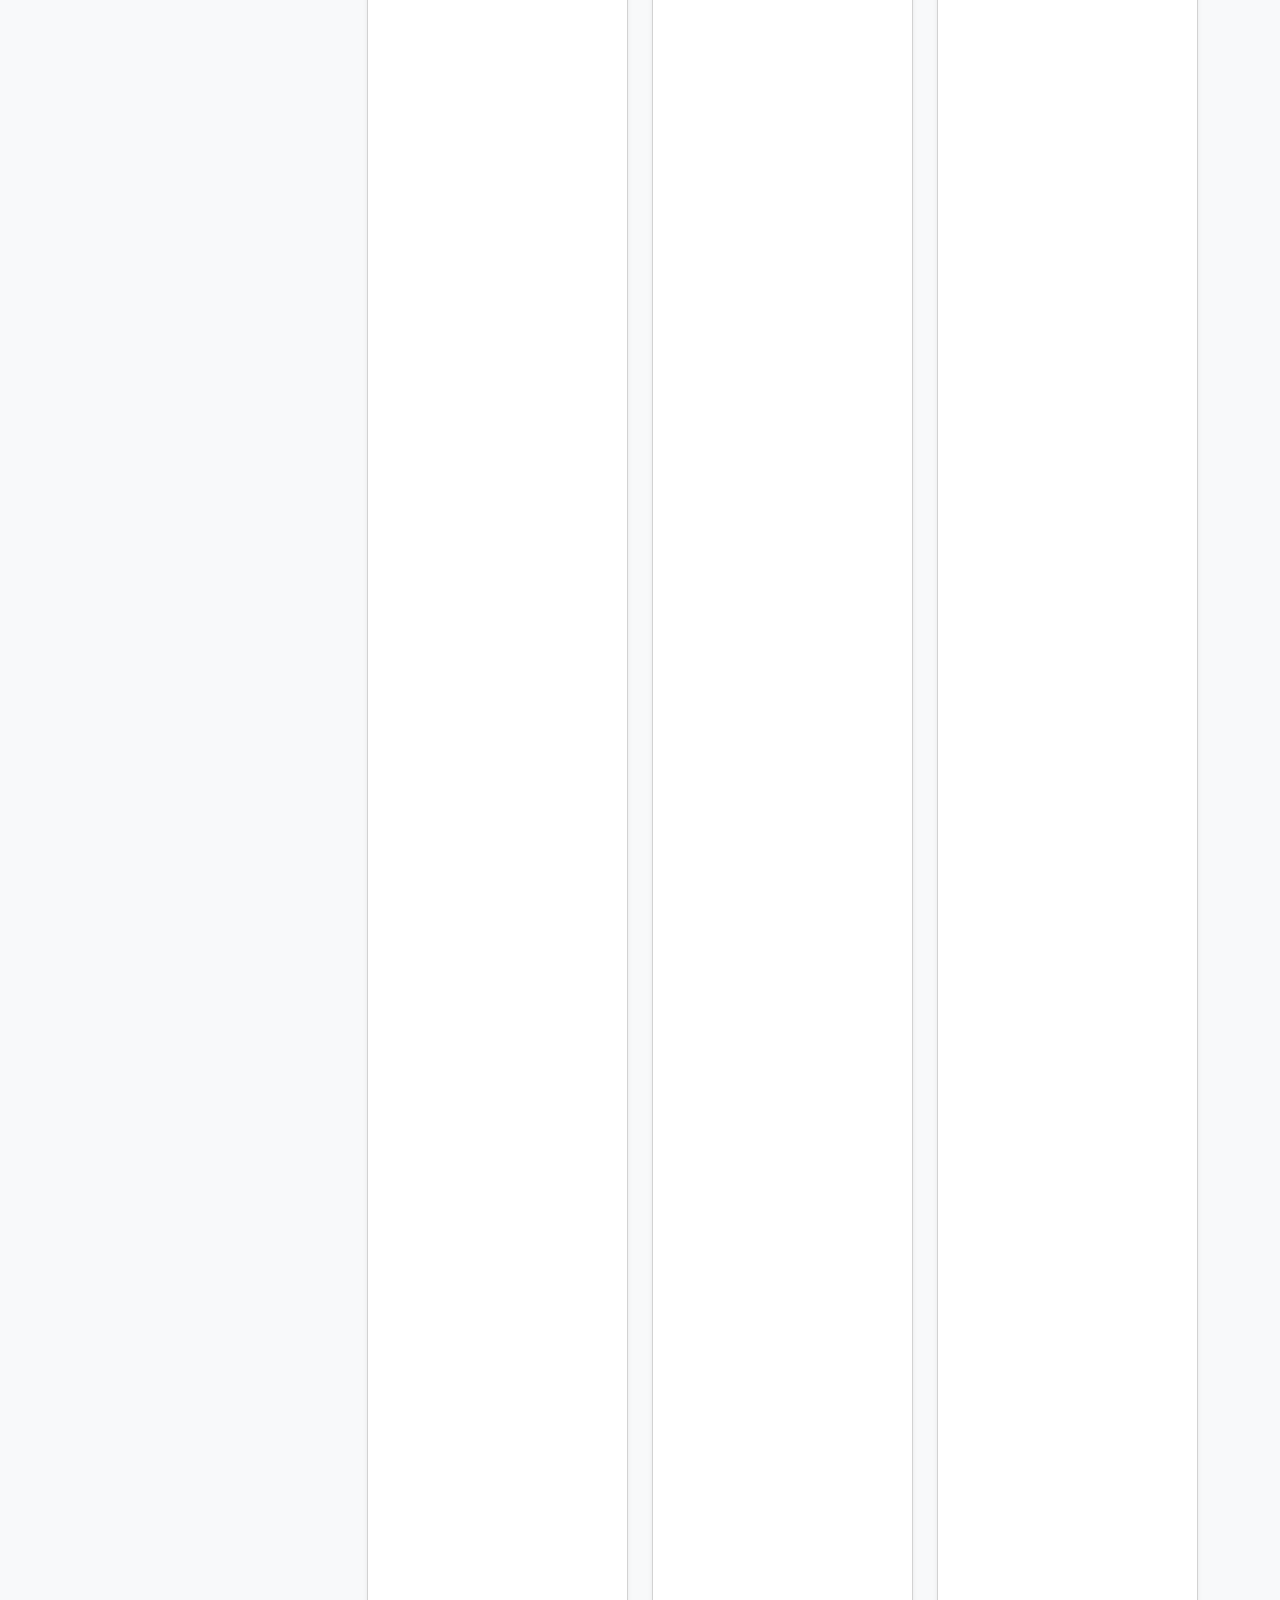
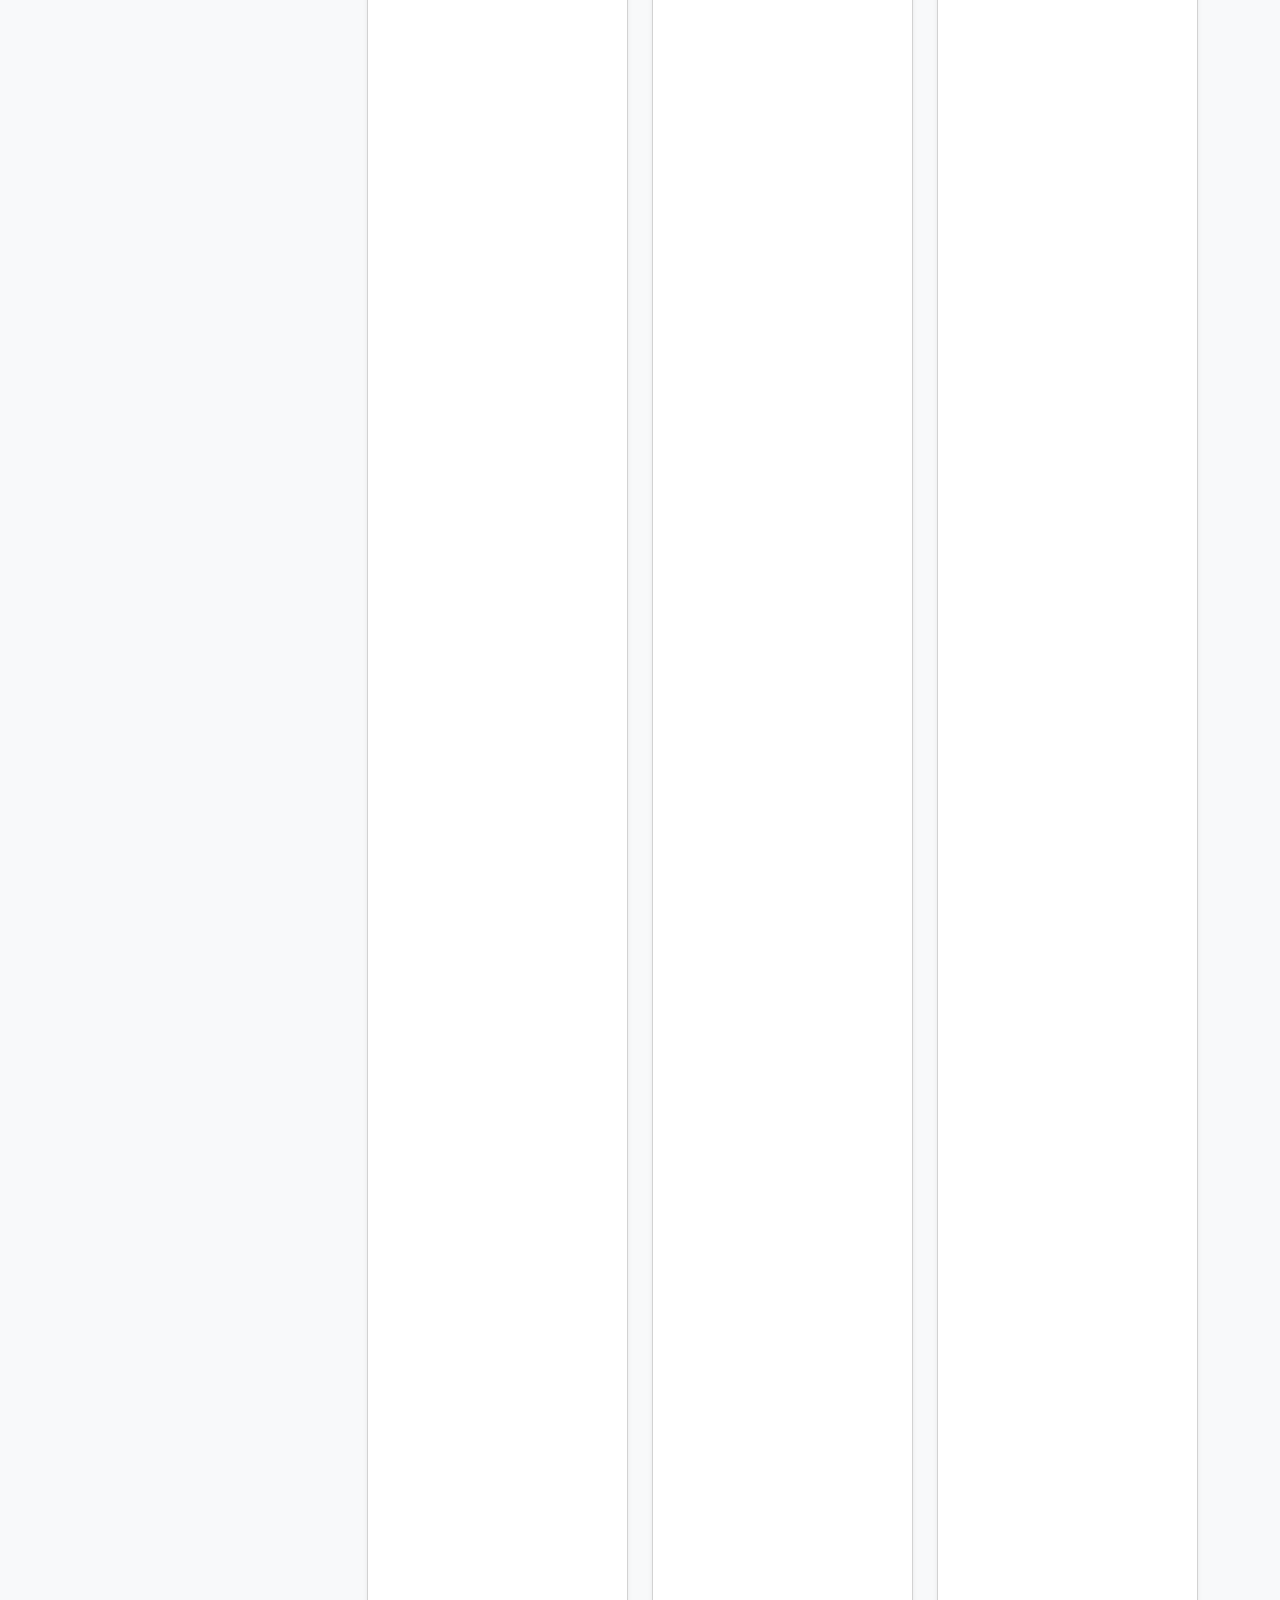
==== commit 8e850654: "V3" ====
--- a/catalog.html
+++ b/catalog.html
@@ -18,10 +18,17 @@
         </button>
         <div class="collapse navbar-collapse" id="mainNav">
           <ul class="navbar-nav ms-auto align-items-lg-center">
+<<<<<<< HEAD
             <li class="nav-item"><a class="nav-link" href="index.html">Главная</a></li>
             <li class="nav-item"><a class="nav-link active" aria-current="page" href="catalog.html">Каталог</a></li>
             <li class="nav-item"><a class="nav-link" href="rent.html">Аренда</a></li>
             <li class="nav-item"><a class="nav-link" href="contacts.html">Отзывы и контакты</a></li>
+=======
+            <li class="nav-item"><a class="nav-link" aria-current="page" href="index.html">Главная</a></li>
+            <li class="nav-item"><a class="nav-link active" href="catalog.html">Каталог</a></li>
+            <li class="nav-item"><a class="nav-link" href="rent.html">Аренда</a></li>
+            <li class="nav-item"><a class="nav-link" href="contacts.html">Контакты</a></li>
+>>>>>>> d288aae (Update 3)
             <li class="nav-item ms-lg-2"><a class="btn btn-warning btn-sm" href="order.html">Забронировать</a></li>
           </ul>
         </div>
@@ -76,7 +83,13 @@
 
             <div class="col-12 col-md-6 col-lg-4">
               <div class="card h-100 shadow-sm">
+<<<<<<< HEAD
                 <div class="bg-body-secondary text-center py-4 emoji">🎸</div>
+=======
+                <div class="ratio ratio-4x3 bg-white border-bottom rounded-top">
+                  <img src="images/%D0%90%D0%BA%D1%83%D1%81%D1%82%D0%B8%D1%87%D0%B5%D1%81%D0%BA%D0%B0%D1%8F%20%D0%B3%D0%B8%D1%82%D0%B0%D1%80%D0%B0%20D-100.jpg" class="card-img-top object-fit-contain p-3" alt="Акустическая гитара D-100" loading="lazy">
+                </div>
+>>>>>>> d288aae (Update 3)
                 <div class="card-body d-flex flex-column">
                   <div class="d-flex justify-content-between gap-2">
                     <h2 class="h5 card-title">Акустическая гитара D-100</h2>
@@ -93,7 +106,13 @@
 
             <div class="col-12 col-md-6 col-lg-4">
               <div class="card h-100 shadow-sm">
+<<<<<<< HEAD
                 <div class="bg-body-secondary text-center py-4 emoji">🎸</div>
+=======
+                <div class="ratio ratio-4x3 bg-white border-bottom rounded-top">
+                  <img src="images/Stratocaster.jpg" class="card-img-top object-fit-contain p-3" alt="Электрогитара Stratocaster" loading="lazy">
+                </div>
+>>>>>>> d288aae (Update 3)
                 <div class="card-body d-flex flex-column">
                   <div class="d-flex justify-content-between gap-2">
                     <h2 class="h5 card-title">Электрогитара Stratocaster</h2>
@@ -110,6 +129,7 @@
 
             <div class="col-12 col-md-6 col-lg-4">
               <div class="card h-100 shadow-sm">
+<<<<<<< HEAD
                 <div class="bg-body-secondary text-center py-4 emoji">🎸</div>
                 <div class="card-body d-flex flex-column">
                   <div class="d-flex justify-content-between gap-2">
@@ -117,6 +137,17 @@
                     <span class="badge bg-success align-self-start">Новинка</span>
                   </div>
                   <p class="text-muted small mb-2">Squier · Гитары</p>
+=======
+                <div class="ratio ratio-4x3 bg-white border-bottom rounded-top">
+                  <img src="images/FENDER%20Player%20II%20Jazz%20Bass%20RW%203-Color%20Sunburst.jpg" class="card-img-top object-fit-contain p-3" alt="Бас-гитара Fender Player II Jazz Bass RW 3-Color Sunburst" loading="lazy">
+                </div>
+                <div class="card-body d-flex flex-column">
+                  <div class="d-flex justify-content-between gap-2">
+                    <h2 class="h5 card-title">Бас-гитара Fender Player II Jazz Bass RW 3-Color Sunburst</h2>
+                    <span class="badge bg-success align-self-start">Новинка</span>
+                  </div>
+                  <p class="text-muted small mb-2">Fender · Гитары</p>
+>>>>>>> d288aae (Update 3)
                   <p class="mb-1">800 ₽/сутки · 4 000 ₽/неделя</p>
                   <div class="mt-auto d-flex flex-wrap gap-2 pt-2">
                     <a class="btn btn-outline-primary" href="product.html?id=3">Подробнее</a>
@@ -128,10 +159,19 @@
 
             <div class="col-12 col-md-6 col-lg-4">
               <div class="card h-100 shadow-sm">
+<<<<<<< HEAD
                 <div class="bg-body-secondary text-center py-4 emoji">🎹</div>
                 <div class="card-body d-flex flex-column">
                   <div class="d-flex justify-content-between gap-2">
                     <h2 class="h5 card-title">Цифровое пианино P-45</h2>
+=======
+                <div class="ratio ratio-4x3 bg-white border-bottom rounded-top">
+                  <img src="images/%D0%A6%D0%B8%D1%84%D1%80%D0%BE%D0%B2%D0%BE%D0%B5%20%D0%BF%D0%B8%D0%B0%D0%BD%D0%B8%D0%BD%D0%BE%20YAMAHA%20P-145B.jpg" class="card-img-top object-fit-contain p-3" alt="Цифровое пианино YAMAHA P-145B" loading="lazy">
+                </div>
+                <div class="card-body d-flex flex-column">
+                  <div class="d-flex justify-content-between gap-2">
+                    <h2 class="h5 card-title">Цифровое пианино YAMAHA P-145B</h2>
+>>>>>>> d288aae (Update 3)
                   </div>
                   <p class="text-muted small mb-2">Yamaha · Клавишные</p>
                   <p class="mb-1">1 200 ₽/сутки · 6 000 ₽/неделя</p>
@@ -145,6 +185,7 @@
 
             <div class="col-12 col-md-6 col-lg-4">
               <div class="card h-100 shadow-sm">
+<<<<<<< HEAD
                 <div class="bg-body-secondary text-center py-4 emoji">🎹</div>
                 <div class="card-body d-flex flex-column">
                   <div class="d-flex justify-content-between gap-2">
@@ -152,6 +193,17 @@
                     <span class="badge bg-success align-self-start">Новинка</span>
                   </div>
                   <p class="text-muted small mb-2">Sequential · Клавишные</p>
+=======
+                <div class="ratio ratio-4x3 bg-white border-bottom rounded-top">
+                  <img src="images/%D0%A1%D0%B8%D0%BD%D1%82%D0%B5%D0%B7%D0%B0%D1%82%D0%BE%D1%80%20KORG%20PA1000.jpg" class="card-img-top object-fit-contain p-3" alt="Синтезатор KORG PA1000" loading="lazy">
+                </div>
+                <div class="card-body d-flex flex-column">
+                  <div class="d-flex justify-content-between gap-2">
+                    <h2 class="h5 card-title">Синтезатор KORG PA1000</h2>
+                    <span class="badge bg-success align-self-start">Новинка</span>
+                  </div>
+                  <p class="text-muted small mb-2">Korg · Клавишные</p>
+>>>>>>> d288aae (Update 3)
                   <p class="mb-1">1 800 ₽/сутки · 9 000 ₽/неделя</p>
                   <div class="mt-auto d-flex flex-wrap gap-2 pt-2">
                     <a class="btn btn-outline-primary" href="product.html?id=5">Подробнее</a>
@@ -163,12 +215,23 @@
 
             <div class="col-12 col-md-6 col-lg-4">
               <div class="card h-100 shadow-sm">
+<<<<<<< HEAD
                 <div class="bg-body-secondary text-center py-4 emoji">🎹</div>
                 <div class="card-body d-flex flex-column">
                   <div class="d-flex justify-content-between gap-2">
                     <h2 class="h5 card-title">MIDI-клавиатура Keystation</h2>
                   </div>
                   <p class="text-muted small mb-2">M-Audio · Клавишные</p>
+=======
+                <div class="ratio ratio-4x3 bg-white border-bottom rounded-top">
+                  <img src="images/Midi%20%D0%BA%D0%BB%D0%B0%D0%B2%D0%B8%D0%B0%D1%82%D1%83%D1%80%D0%B0%20Arturia%20minilab%20MK3.jpg" class="card-img-top object-fit-contain p-3" alt="MIDI-клавиатура Arturia MiniLab MK3" loading="lazy">
+                </div>
+                <div class="card-body d-flex flex-column">
+                  <div class="d-flex justify-content-between gap-2">
+                    <h2 class="h5 card-title">MIDI-клавиатура Arturia MiniLab MK3</h2>
+                  </div>
+                  <p class="text-muted small mb-2">Arturia · Клавишные</p>
+>>>>>>> d288aae (Update 3)
                   <p class="mb-1">400 ₽/сутки · 2 000 ₽/неделя</p>
                   <div class="mt-auto d-flex flex-wrap gap-2 pt-2">
                     <a class="btn btn-outline-primary" href="product.html?id=6">Подробнее</a>
@@ -180,12 +243,23 @@
 
             <div class="col-12 col-md-6 col-lg-4">
               <div class="card h-100 shadow-sm">
+<<<<<<< HEAD
                 <div class="bg-body-secondary text-center py-4 emoji">🥁</div>
                 <div class="card-body d-flex flex-column">
                   <div class="d-flex justify-content-between gap-2">
                     <h2 class="h5 card-title">Ударная установка Stage</h2>
                   </div>
                   <p class="text-muted small mb-2">Pearl · Ударные</p>
+=======
+                <div class="ratio ratio-4x3 bg-white border-bottom rounded-top">
+                  <img src="images/%D0%90%D0%BA%D1%83%D1%81%D1%82%D0%B8%D1%87%D0%B5%D1%81%D0%BA%D0%B0%D1%8F%20%D1%83%D0%B4%D0%B0%D1%80%D0%BD%D0%B0%D1%8F%20%D1%83%D1%81%D1%82%D0%B0%D0%BD%D0%BE%D0%B2%D0%BA%D0%B0%20TAMA%20ST52H4-BNS%20STAGESTAR.jpg" class="card-img-top object-fit-contain p-3" alt="Акустическая ударная установка TAMA ST52H4-BNS STAGESTAR" loading="lazy">
+                </div>
+                <div class="card-body d-flex flex-column">
+                  <div class="d-flex justify-content-between gap-2">
+                    <h2 class="h5 card-title">Акустическая ударная установка TAMA ST52H4-BNS STAGESTAR</h2>
+                  </div>
+                  <p class="text-muted small mb-2">Tama · Ударные</p>
+>>>>>>> d288aae (Update 3)
                   <p class="mb-1">2 000 ₽/сутки · 10 000 ₽/неделя</p>
                   <div class="mt-auto d-flex flex-wrap gap-2 pt-2">
                     <a class="btn btn-outline-primary" href="product.html?id=7">Подробнее</a>
@@ -197,6 +271,7 @@
 
             <div class="col-12 col-md-6 col-lg-4">
               <div class="card h-100 shadow-sm">
+<<<<<<< HEAD
                 <div class="bg-body-secondary text-center py-4 emoji">🥁</div>
                 <div class="card-body d-flex flex-column">
                   <div class="d-flex justify-content-between gap-2">
@@ -204,6 +279,17 @@
                     <span class="badge bg-success align-self-start">Новинка</span>
                   </div>
                   <p class="text-muted small mb-2">Roland · Ударные</p>
+=======
+                <div class="ratio ratio-4x3 bg-white border-bottom rounded-top">
+                  <img src="images/ROCKDALE%20Tempest%20Mesh%202.jpg" class="card-img-top object-fit-contain p-3" alt="Электронные барабаны ROCKDALE Tempest Mesh 2" loading="lazy">
+                </div>
+                <div class="card-body d-flex flex-column">
+                  <div class="d-flex justify-content-between gap-2">
+                    <h2 class="h5 card-title">Электронные барабаны ROCKDALE Tempest Mesh 2</h2>
+                    <span class="badge bg-success align-self-start">Новинка</span>
+                  </div>
+                  <p class="text-muted small mb-2">Rockdale · Ударные</p>
+>>>>>>> d288aae (Update 3)
                   <p class="mb-1">1 500 ₽/сутки · 7 500 ₽/неделя</p>
                   <div class="mt-auto d-flex flex-wrap gap-2 pt-2">
                     <a class="btn btn-outline-primary" href="product.html?id=8">Подробнее</a>
@@ -213,6 +299,7 @@
               </div>
             </div>
 
+<<<<<<< HEAD
             <div class="col-12 col-md-6 col-lg-4">
               <div class="card h-100 shadow-sm">
                 <div class="bg-body-secondary text-center py-4 emoji">🎷</div>
@@ -238,6 +325,18 @@
                     <h2 class="h5 card-title">Флейта FL-221</h2>
                   </div>
                   <p class="text-muted small mb-2">Jupiter · Духовые</p>
+=======
+                        <div class="col-12 col-md-6 col-lg-4">
+              <div class="card h-100 shadow-sm">
+                <div class="ratio ratio-4x3 bg-white border-bottom rounded-top">
+                  <img src="images/%D0%91%D0%BB%D0%BE%D0%BA%D1%84%D0%BB%D0%B5%D0%B9%D1%82%D0%B0%20%D1%81%D0%BE%D0%BF%D1%80%D0%B0%D0%BD%D0%BE%20YAMAHA%20YRS-24B.jpeg" class="card-img-top object-fit-contain p-3" alt="Блокфлейта сопрано YAMAHA YRS-24B" loading="lazy">
+                </div>
+                <div class="card-body d-flex flex-column">
+                  <div class="d-flex justify-content-between gap-2">
+                    <h2 class="h5 card-title">Блокфлейта сопрано YAMAHA YRS-24B</h2>
+                  </div>
+                  <p class="text-muted small mb-2">Yamaha · Духовые</p>
+>>>>>>> d288aae (Update 3)
                   <p class="mb-1">500 ₽/сутки · 2 500 ₽/неделя</p>
                   <div class="mt-auto d-flex flex-wrap gap-2 pt-2">
                     <a class="btn btn-outline-primary" href="product.html?id=10">Подробнее</a>
@@ -249,6 +348,7 @@
 
             <div class="col-12 col-md-6 col-lg-4">
               <div class="card h-100 shadow-sm">
+<<<<<<< HEAD
                 <div class="bg-body-secondary text-center py-4 emoji">🔊</div>
                 <div class="card-body d-flex flex-column">
                   <div class="d-flex justify-content-between gap-2">
@@ -256,6 +356,17 @@
                     <span class="badge bg-success align-self-start">Новинка</span>
                   </div>
                   <p class="text-muted small mb-2">JBL · Звук</p>
+=======
+                <div class="ratio ratio-4x3 bg-white border-bottom rounded-top">
+                  <img src="images/%D0%90%D0%BA%D1%82%D0%B8%D0%B2%D0%BD%D0%B0%D1%8F%20%D0%B0%D0%BA%D1%83%D1%81%D1%82%D0%B8%D1%87%D0%B5%D1%81%D0%BA%D0%B0%D1%8F%20%D1%81%D0%B8%D1%81%D1%82%D0%B5%D0%BC%D0%B0%20BEHRINGER%20B115D.jpg" class="card-img-top object-fit-contain p-3" alt="Активная акустическая система BEHRINGER B115D" loading="lazy">
+                </div>
+                <div class="card-body d-flex flex-column">
+                  <div class="d-flex justify-content-between gap-2">
+                    <h2 class="h5 card-title">Активная акустическая система BEHRINGER B115D</h2>
+                    <span class="badge bg-success align-self-start">Новинка</span>
+                  </div>
+                  <p class="text-muted small mb-2">Behringer · Звук</p>
+>>>>>>> d288aae (Update 3)
                   <p class="mb-1">1 100 ₽/сутки · 5 500 ₽/неделя</p>
                   <div class="mt-auto d-flex flex-wrap gap-2 pt-2">
                     <a class="btn btn-outline-primary" href="product.html?id=11">Подробнее</a>
@@ -264,6 +375,7 @@
                 </div>
               </div>
             </div>
+<<<<<<< HEAD
 
             <div class="col-12 col-md-6 col-lg-4">
               <div class="card h-100 shadow-sm">
@@ -289,6 +401,9 @@
               <li class="page-item"><a class="page-link" href="#">2</a></li>
             </ul>
           </nav>
+=======
+          </div>
+>>>>>>> d288aae (Update 3)
         </div>
       </div>
     </div>
@@ -326,10 +441,47 @@
 
   </main>
   <footer id="foot">
+<<<<<<< HEAD
     <div class="bg-dark text-white py-4 mt-5">
       <div class="container">
         <div class="row align-items-center g-3">
           <div class="col-12 col-md-6">© 2026 Студия «Резонанс». Учебный проект.</div>
+=======
+    <div class="bg-dark text-white pt-5 pb-4 mt-5">
+      <div class="container">
+        <div class="row g-4">
+          <div class="col-12 col-md-4">
+            <a class="h5 text-white text-decoration-none d-inline-block mb-2" href="index.html">🎵 Резонанс</a>
+            <p class="text-white-50 small mb-0">Прокат и обслуживание музыкальных инструментов: настроим, проверим и привезём.</p>
+          </div>
+          <nav class="col-6 col-md-3" aria-label="Разделы сайта">
+            <h2 class="h6 mb-3">Разделы</h2>
+            <ul class="list-unstyled small mb-0">
+              <li class="mb-2"><a class="link-light link-opacity-75 link-opacity-100-hover text-decoration-none" href="index.html">Главная</a></li>
+              <li class="mb-2"><a class="link-light link-opacity-75 link-opacity-100-hover text-decoration-none" href="catalog.html">Каталог</a></li>
+              <li class="mb-2"><a class="link-light link-opacity-75 link-opacity-100-hover text-decoration-none" href="rent.html">Аренда</a></li>
+              <li class="mb-2"><a class="link-light link-opacity-75 link-opacity-100-hover text-decoration-none" href="contacts.html">Контакты</a></li>
+            </ul>
+          </nav>
+          <div class="col-6 col-md-5">
+            <h2 class="h6 mb-3">Контакты</h2>
+            <ul class="list-unstyled small mb-0">
+              <li class="mb-2"><i class="bi bi-geo-alt me-2"></i>г. Москва, ул. Музыкальная, д. 12</li>
+              <li class="mb-2"><i class="bi bi-envelope me-2"></i><a class="link-light link-opacity-75 link-opacity-100-hover text-decoration-none" href="mailto:info@rezonans.example">info@rezonans.example</a></li>
+              <li class="mb-2"><i class="bi bi-telephone me-2"></i><a class="link-light link-opacity-75 link-opacity-100-hover text-decoration-none" href="tel:+79000000000">+7 (988) 833-96-15</a></li>
+              <li class="nav-item ms-lg-2"><a class="btn btn-warning btn-sm" href="order.html">Забронировать</a></li>
+            </ul>
+          </div>
+        </div>
+        <hr class="border-secondary my-4">
+        <div class="d-flex flex-column flex-md-row justify-content-between align-items-center gap-3">
+          <div class="small text-white-50">© 2026 Студия «Резонанс». Все права защищены.</div>
+          <div class="fs-4">
+            <a class="text-white me-3" href="#" aria-label="Telegram"><i class="bi bi-telegram"></i></a>
+            <a class="text-white me-3" href="#" aria-label="WhatsApp"><i class="bi bi-whatsapp"></i></a>
+            <a class="text-white" href="#" aria-label="YouTube"><i class="bi bi-youtube"></i></a>
+          </div>
+>>>>>>> d288aae (Update 3)
         </div>
       </div>
     </div>
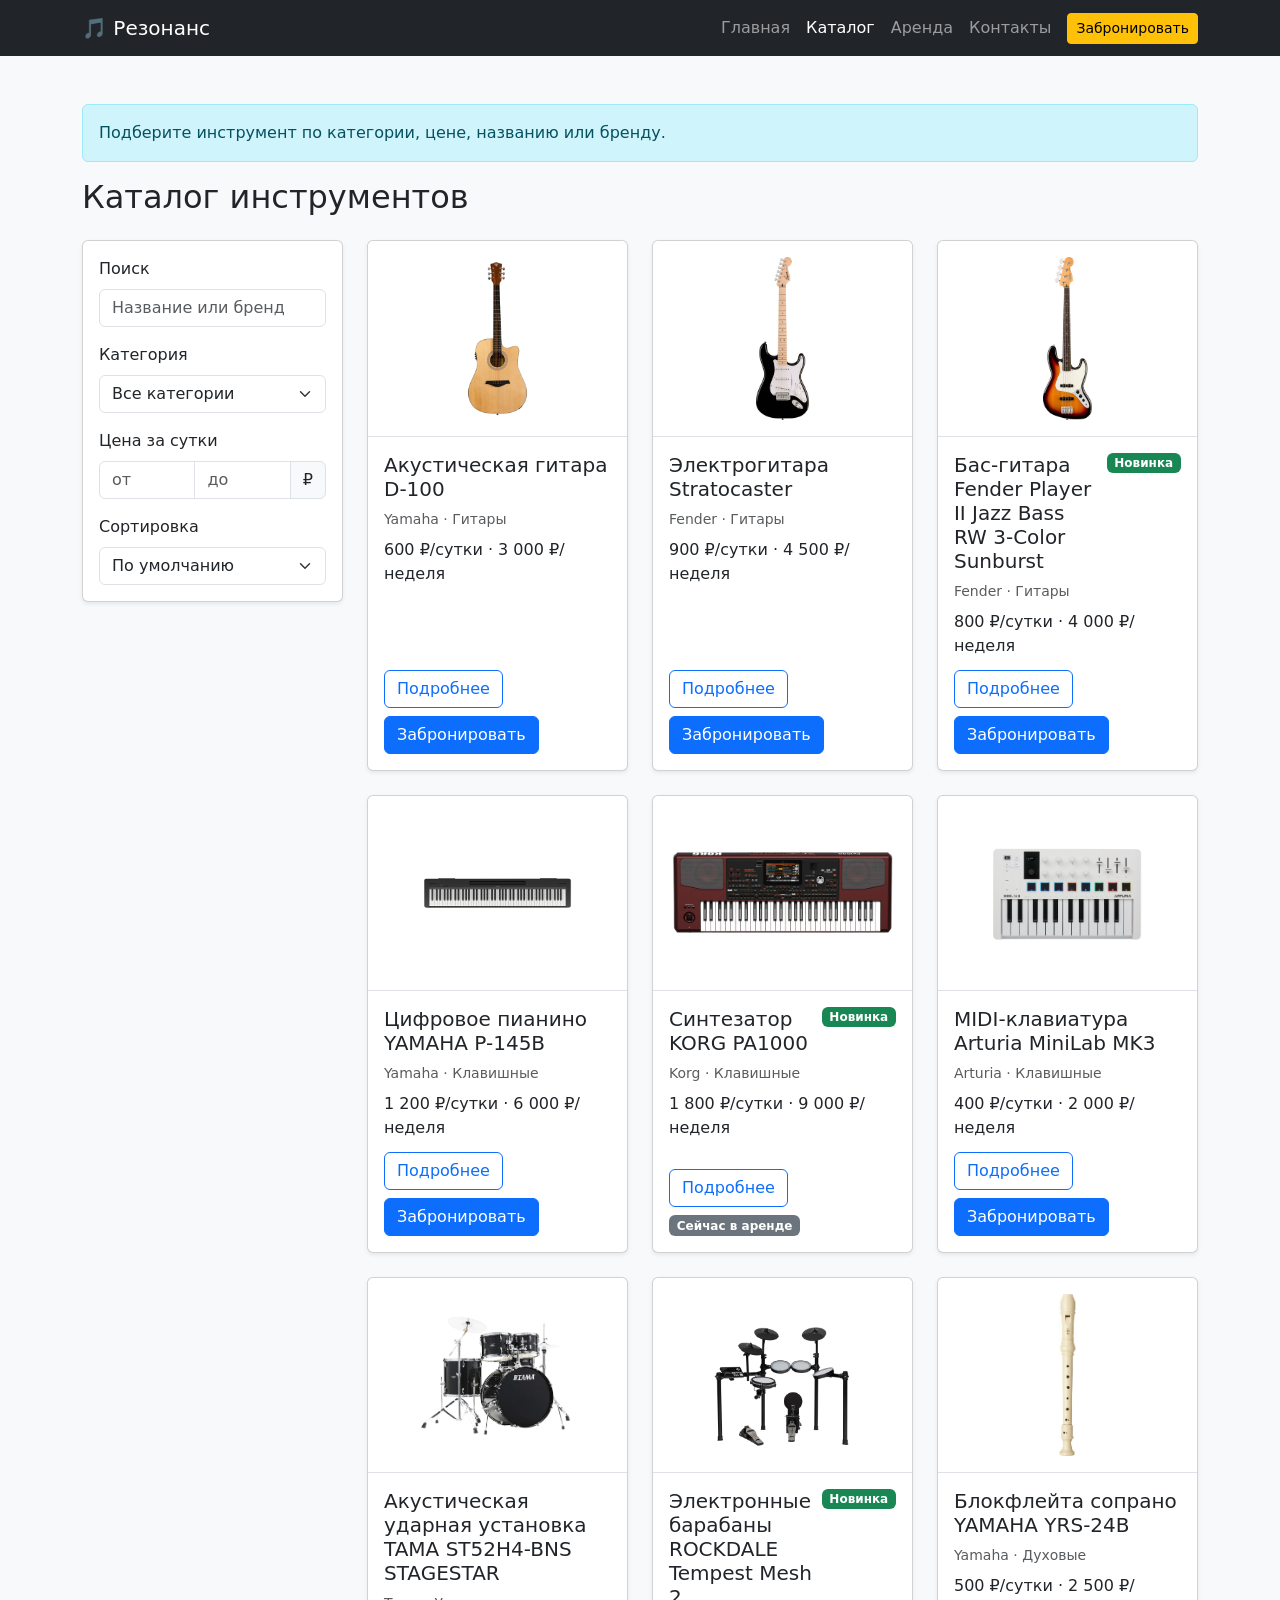
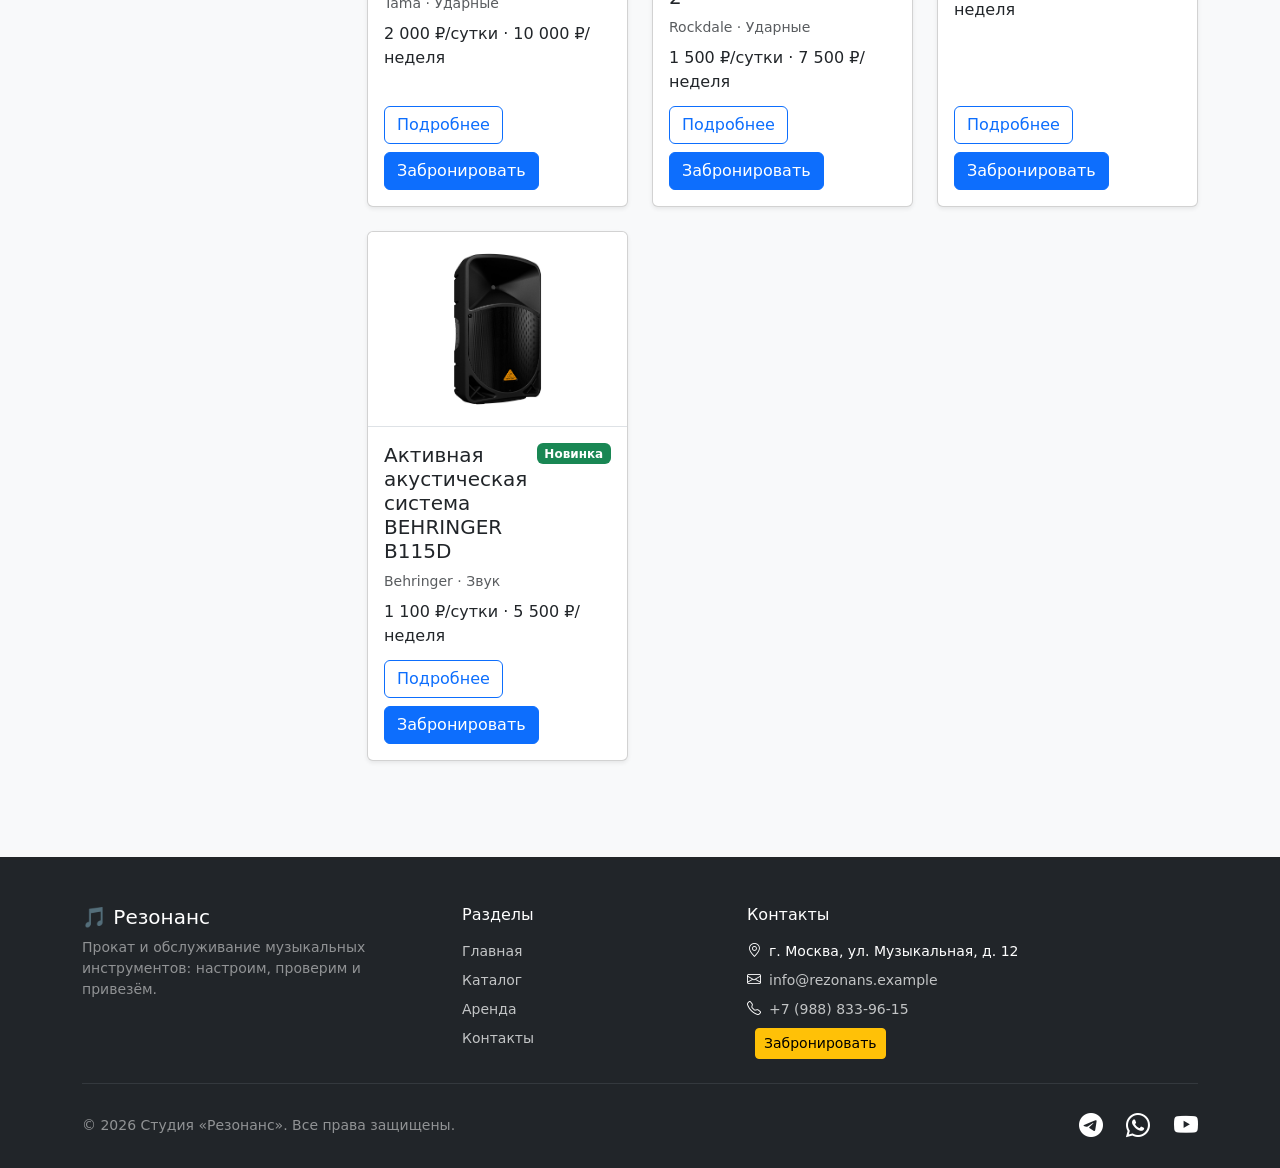
==== commit 30304ff6: "Add files via upload" ====
--- a/catalog.html
+++ b/catalog.html
@@ -1,492 +1,349 @@
-<!DOCTYPE html>
-<html lang="ru">
-<head>
-  <meta charset="UTF-8">
-  <meta name="viewport" content="width=device-width, initial-scale=1">
-  <title>Каталог — Резонанс</title>
-  <link href="https://cdn.jsdelivr.net/npm/bootstrap@5.3.8/dist/css/bootstrap.min.css" rel="stylesheet">
-  <link href="https://cdn.jsdelivr.net/npm/bootstrap-icons@1.11.3/font/bootstrap-icons.min.css" rel="stylesheet">
-  <link rel="stylesheet" href="css/custom.css">
-</head>
-<body class="bg-light d-flex flex-column min-vh-100" data-p="catalog">
-  <header id="nav">
-    <nav class="navbar navbar-expand-lg navbar-dark bg-dark">
-      <div class="container">
-        <a class="navbar-brand" href="index.html">🎵 Резонанс</a>
-        <button class="navbar-toggler" data-bs-toggle="collapse" data-bs-target="#mainNav" aria-controls="mainNav" aria-expanded="false" aria-label="Переключить навигацию">
-          <span class="navbar-toggler-icon"></span>
-        </button>
-        <div class="collapse navbar-collapse" id="mainNav">
-          <ul class="navbar-nav ms-auto align-items-lg-center">
-<<<<<<< HEAD
-            <li class="nav-item"><a class="nav-link" href="index.html">Главная</a></li>
-            <li class="nav-item"><a class="nav-link active" aria-current="page" href="catalog.html">Каталог</a></li>
-            <li class="nav-item"><a class="nav-link" href="rent.html">Аренда</a></li>
-            <li class="nav-item"><a class="nav-link" href="contacts.html">Отзывы и контакты</a></li>
-=======
-            <li class="nav-item"><a class="nav-link" aria-current="page" href="index.html">Главная</a></li>
-            <li class="nav-item"><a class="nav-link active" href="catalog.html">Каталог</a></li>
-            <li class="nav-item"><a class="nav-link" href="rent.html">Аренда</a></li>
-            <li class="nav-item"><a class="nav-link" href="contacts.html">Контакты</a></li>
->>>>>>> d288aae (Update 3)
-            <li class="nav-item ms-lg-2"><a class="btn btn-warning btn-sm" href="order.html">Забронировать</a></li>
-          </ul>
-        </div>
-      </div>
-    </nav>
-  </header>
-  <main class="flex-grow-1">
-
-    <div class="container my-5">
-      <div class="alert alert-info" role="alert">Подберите инструмент по категории, цене, названию или бренду.</div>
-      <h1 class="h2 mb-4">Каталог инструментов</h1>
-      <div class="row g-4">
-        <aside class="col-12 col-lg-3">
-          <button class="btn btn-outline-secondary w-100 d-lg-none mb-3" data-bs-toggle="collapse" data-bs-target="#flt">Фильтры</button>
-          <form id="flt" class="collapse d-lg-block card card-body shadow-sm">
-            <div class="mb-3">
-              <label class="form-label" for="q">Поиск</label>
-              <input id="q" class="form-control" placeholder="Название или бренд">
-            </div>
-            <div class="mb-3">
-              <label class="form-label" for="cat">Категория</label>
-              <select id="cat" class="form-select">
-                <option value="">Все категории</option>
-                <option value="g">Гитары</option>
-                <option value="k">Клавишные</option>
-                <option value="d">Ударные</option>
-                <option value="w">Духовые</option>
-                <option value="a">Звук</option>
-              </select>
-            </div>
-            <div class="mb-3">
-              <label class="form-label">Цена за сутки</label>
-              <div class="input-group">
-                <input id="min" type="number" min="0" class="form-control" placeholder="от">
-                <input id="max" type="number" min="0" class="form-control" placeholder="до">
-                <span class="input-group-text">₽</span>
-              </div>
-            </div>
-            <div>
-              <label class="form-label" for="sort">Сортировка</label>
-              <select id="sort" class="form-select">
-                <option value="">По умолчанию</option>
-                <option value="price">По цене</option>
-                <option value="pop">По популярности</option>
-                <option value="new">По новизне</option>
-              </select>
-            </div>
-          </form>
-        </aside>
-        <div class="col-12 col-lg-9">
-          <div class="row g-4" id="grid">
-
-            <div class="col-12 col-md-6 col-lg-4">
-              <div class="card h-100 shadow-sm">
-<<<<<<< HEAD
-                <div class="bg-body-secondary text-center py-4 emoji">🎸</div>
-=======
-                <div class="ratio ratio-4x3 bg-white border-bottom rounded-top">
-                  <img src="images/%D0%90%D0%BA%D1%83%D1%81%D1%82%D0%B8%D1%87%D0%B5%D1%81%D0%BA%D0%B0%D1%8F%20%D0%B3%D0%B8%D1%82%D0%B0%D1%80%D0%B0%20D-100.jpg" class="card-img-top object-fit-contain p-3" alt="Акустическая гитара D-100" loading="lazy">
-                </div>
->>>>>>> d288aae (Update 3)
-                <div class="card-body d-flex flex-column">
-                  <div class="d-flex justify-content-between gap-2">
-                    <h2 class="h5 card-title">Акустическая гитара D-100</h2>
-                  </div>
-                  <p class="text-muted small mb-2">Yamaha · Гитары</p>
-                  <p class="mb-1">600 ₽/сутки · 3 000 ₽/неделя</p>
-                  <div class="mt-auto d-flex flex-wrap gap-2 pt-2">
-                    <a class="btn btn-outline-primary" href="product.html?id=1">Подробнее</a>
-                    <button class="btn btn-primary" data-bs-toggle="modal" data-bs-target="#bookModal" data-book="1">Забронировать</button>
-                  </div>
-                </div>
-              </div>
-            </div>
-
-            <div class="col-12 col-md-6 col-lg-4">
-              <div class="card h-100 shadow-sm">
-<<<<<<< HEAD
-                <div class="bg-body-secondary text-center py-4 emoji">🎸</div>
-=======
-                <div class="ratio ratio-4x3 bg-white border-bottom rounded-top">
-                  <img src="images/Stratocaster.jpg" class="card-img-top object-fit-contain p-3" alt="Электрогитара Stratocaster" loading="lazy">
-                </div>
->>>>>>> d288aae (Update 3)
-                <div class="card-body d-flex flex-column">
-                  <div class="d-flex justify-content-between gap-2">
-                    <h2 class="h5 card-title">Электрогитара Stratocaster</h2>
-                  </div>
-                  <p class="text-muted small mb-2">Fender · Гитары</p>
-                  <p class="mb-1">900 ₽/сутки · 4 500 ₽/неделя</p>
-                  <div class="mt-auto d-flex flex-wrap gap-2 pt-2">
-                    <a class="btn btn-outline-primary" href="product.html?id=2">Подробнее</a>
-                    <button class="btn btn-primary" data-bs-toggle="modal" data-bs-target="#bookModal" data-book="2">Забронировать</button>
-                  </div>
-                </div>
-              </div>
-            </div>
-
-            <div class="col-12 col-md-6 col-lg-4">
-              <div class="card h-100 shadow-sm">
-<<<<<<< HEAD
-                <div class="bg-body-secondary text-center py-4 emoji">🎸</div>
-                <div class="card-body d-flex flex-column">
-                  <div class="d-flex justify-content-between gap-2">
-                    <h2 class="h5 card-title">Бас-гитара Jazz Bass</h2>
-                    <span class="badge bg-success align-self-start">Новинка</span>
-                  </div>
-                  <p class="text-muted small mb-2">Squier · Гитары</p>
-=======
-                <div class="ratio ratio-4x3 bg-white border-bottom rounded-top">
-                  <img src="images/FENDER%20Player%20II%20Jazz%20Bass%20RW%203-Color%20Sunburst.jpg" class="card-img-top object-fit-contain p-3" alt="Бас-гитара Fender Player II Jazz Bass RW 3-Color Sunburst" loading="lazy">
-                </div>
-                <div class="card-body d-flex flex-column">
-                  <div class="d-flex justify-content-between gap-2">
-                    <h2 class="h5 card-title">Бас-гитара Fender Player II Jazz Bass RW 3-Color Sunburst</h2>
-                    <span class="badge bg-success align-self-start">Новинка</span>
-                  </div>
-                  <p class="text-muted small mb-2">Fender · Гитары</p>
->>>>>>> d288aae (Update 3)
-                  <p class="mb-1">800 ₽/сутки · 4 000 ₽/неделя</p>
-                  <div class="mt-auto d-flex flex-wrap gap-2 pt-2">
-                    <a class="btn btn-outline-primary" href="product.html?id=3">Подробнее</a>
-                    <button class="btn btn-primary" data-bs-toggle="modal" data-bs-target="#bookModal" data-book="3">Забронировать</button>
-                  </div>
-                </div>
-              </div>
-            </div>
-
-            <div class="col-12 col-md-6 col-lg-4">
-              <div class="card h-100 shadow-sm">
-<<<<<<< HEAD
-                <div class="bg-body-secondary text-center py-4 emoji">🎹</div>
-                <div class="card-body d-flex flex-column">
-                  <div class="d-flex justify-content-between gap-2">
-                    <h2 class="h5 card-title">Цифровое пианино P-45</h2>
-=======
-                <div class="ratio ratio-4x3 bg-white border-bottom rounded-top">
-                  <img src="images/%D0%A6%D0%B8%D1%84%D1%80%D0%BE%D0%B2%D0%BE%D0%B5%20%D0%BF%D0%B8%D0%B0%D0%BD%D0%B8%D0%BD%D0%BE%20YAMAHA%20P-145B.jpg" class="card-img-top object-fit-contain p-3" alt="Цифровое пианино YAMAHA P-145B" loading="lazy">
-                </div>
-                <div class="card-body d-flex flex-column">
-                  <div class="d-flex justify-content-between gap-2">
-                    <h2 class="h5 card-title">Цифровое пианино YAMAHA P-145B</h2>
->>>>>>> d288aae (Update 3)
-                  </div>
-                  <p class="text-muted small mb-2">Yamaha · Клавишные</p>
-                  <p class="mb-1">1 200 ₽/сутки · 6 000 ₽/неделя</p>
-                  <div class="mt-auto d-flex flex-wrap gap-2 pt-2">
-                    <a class="btn btn-outline-primary" href="product.html?id=4">Подробнее</a>
-                    <button class="btn btn-primary" data-bs-toggle="modal" data-bs-target="#bookModal" data-book="4">Забронировать</button>
-                  </div>
-                </div>
-              </div>
-            </div>
-
-            <div class="col-12 col-md-6 col-lg-4">
-              <div class="card h-100 shadow-sm">
-<<<<<<< HEAD
-                <div class="bg-body-secondary text-center py-4 emoji">🎹</div>
-                <div class="card-body d-flex flex-column">
-                  <div class="d-flex justify-content-between gap-2">
-                    <h2 class="h5 card-title">Синтезатор Prophet-12</h2>
-                    <span class="badge bg-success align-self-start">Новинка</span>
-                  </div>
-                  <p class="text-muted small mb-2">Sequential · Клавишные</p>
-=======
-                <div class="ratio ratio-4x3 bg-white border-bottom rounded-top">
-                  <img src="images/%D0%A1%D0%B8%D0%BD%D1%82%D0%B5%D0%B7%D0%B0%D1%82%D0%BE%D1%80%20KORG%20PA1000.jpg" class="card-img-top object-fit-contain p-3" alt="Синтезатор KORG PA1000" loading="lazy">
-                </div>
-                <div class="card-body d-flex flex-column">
-                  <div class="d-flex justify-content-between gap-2">
-                    <h2 class="h5 card-title">Синтезатор KORG PA1000</h2>
-                    <span class="badge bg-success align-self-start">Новинка</span>
-                  </div>
-                  <p class="text-muted small mb-2">Korg · Клавишные</p>
->>>>>>> d288aae (Update 3)
-                  <p class="mb-1">1 800 ₽/сутки · 9 000 ₽/неделя</p>
-                  <div class="mt-auto d-flex flex-wrap gap-2 pt-2">
-                    <a class="btn btn-outline-primary" href="product.html?id=5">Подробнее</a>
-                    <span class="badge bg-secondary align-self-center">Сейчас в аренде</span>
-                  </div>
-                </div>
-              </div>
-            </div>
-
-            <div class="col-12 col-md-6 col-lg-4">
-              <div class="card h-100 shadow-sm">
-<<<<<<< HEAD
-                <div class="bg-body-secondary text-center py-4 emoji">🎹</div>
-                <div class="card-body d-flex flex-column">
-                  <div class="d-flex justify-content-between gap-2">
-                    <h2 class="h5 card-title">MIDI-клавиатура Keystation</h2>
-                  </div>
-                  <p class="text-muted small mb-2">M-Audio · Клавишные</p>
-=======
-                <div class="ratio ratio-4x3 bg-white border-bottom rounded-top">
-                  <img src="images/Midi%20%D0%BA%D0%BB%D0%B0%D0%B2%D0%B8%D0%B0%D1%82%D1%83%D1%80%D0%B0%20Arturia%20minilab%20MK3.jpg" class="card-img-top object-fit-contain p-3" alt="MIDI-клавиатура Arturia MiniLab MK3" loading="lazy">
-                </div>
-                <div class="card-body d-flex flex-column">
-                  <div class="d-flex justify-content-between gap-2">
-                    <h2 class="h5 card-title">MIDI-клавиатура Arturia MiniLab MK3</h2>
-                  </div>
-                  <p class="text-muted small mb-2">Arturia · Клавишные</p>
->>>>>>> d288aae (Update 3)
-                  <p class="mb-1">400 ₽/сутки · 2 000 ₽/неделя</p>
-                  <div class="mt-auto d-flex flex-wrap gap-2 pt-2">
-                    <a class="btn btn-outline-primary" href="product.html?id=6">Подробнее</a>
-                    <button class="btn btn-primary" data-bs-toggle="modal" data-bs-target="#bookModal" data-book="6">Забронировать</button>
-                  </div>
-                </div>
-              </div>
-            </div>
-
-            <div class="col-12 col-md-6 col-lg-4">
-              <div class="card h-100 shadow-sm">
-<<<<<<< HEAD
-                <div class="bg-body-secondary text-center py-4 emoji">🥁</div>
-                <div class="card-body d-flex flex-column">
-                  <div class="d-flex justify-content-between gap-2">
-                    <h2 class="h5 card-title">Ударная установка Stage</h2>
-                  </div>
-                  <p class="text-muted small mb-2">Pearl · Ударные</p>
-=======
-                <div class="ratio ratio-4x3 bg-white border-bottom rounded-top">
-                  <img src="images/%D0%90%D0%BA%D1%83%D1%81%D1%82%D0%B8%D1%87%D0%B5%D1%81%D0%BA%D0%B0%D1%8F%20%D1%83%D0%B4%D0%B0%D1%80%D0%BD%D0%B0%D1%8F%20%D1%83%D1%81%D1%82%D0%B0%D0%BD%D0%BE%D0%B2%D0%BA%D0%B0%20TAMA%20ST52H4-BNS%20STAGESTAR.jpg" class="card-img-top object-fit-contain p-3" alt="Акустическая ударная установка TAMA ST52H4-BNS STAGESTAR" loading="lazy">
-                </div>
-                <div class="card-body d-flex flex-column">
-                  <div class="d-flex justify-content-between gap-2">
-                    <h2 class="h5 card-title">Акустическая ударная установка TAMA ST52H4-BNS STAGESTAR</h2>
-                  </div>
-                  <p class="text-muted small mb-2">Tama · Ударные</p>
->>>>>>> d288aae (Update 3)
-                  <p class="mb-1">2 000 ₽/сутки · 10 000 ₽/неделя</p>
-                  <div class="mt-auto d-flex flex-wrap gap-2 pt-2">
-                    <a class="btn btn-outline-primary" href="product.html?id=7">Подробнее</a>
-                    <button class="btn btn-primary" data-bs-toggle="modal" data-bs-target="#bookModal" data-book="7">Забронировать</button>
-                  </div>
-                </div>
-              </div>
-            </div>
-
-            <div class="col-12 col-md-6 col-lg-4">
-              <div class="card h-100 shadow-sm">
-<<<<<<< HEAD
-                <div class="bg-body-secondary text-center py-4 emoji">🥁</div>
-                <div class="card-body d-flex flex-column">
-                  <div class="d-flex justify-content-between gap-2">
-                    <h2 class="h5 card-title">Электронные барабаны TD-1</h2>
-                    <span class="badge bg-success align-self-start">Новинка</span>
-                  </div>
-                  <p class="text-muted small mb-2">Roland · Ударные</p>
-=======
-                <div class="ratio ratio-4x3 bg-white border-bottom rounded-top">
-                  <img src="images/ROCKDALE%20Tempest%20Mesh%202.jpg" class="card-img-top object-fit-contain p-3" alt="Электронные барабаны ROCKDALE Tempest Mesh 2" loading="lazy">
-                </div>
-                <div class="card-body d-flex flex-column">
-                  <div class="d-flex justify-content-between gap-2">
-                    <h2 class="h5 card-title">Электронные барабаны ROCKDALE Tempest Mesh 2</h2>
-                    <span class="badge bg-success align-self-start">Новинка</span>
-                  </div>
-                  <p class="text-muted small mb-2">Rockdale · Ударные</p>
->>>>>>> d288aae (Update 3)
-                  <p class="mb-1">1 500 ₽/сутки · 7 500 ₽/неделя</p>
-                  <div class="mt-auto d-flex flex-wrap gap-2 pt-2">
-                    <a class="btn btn-outline-primary" href="product.html?id=8">Подробнее</a>
-                    <button class="btn btn-primary" data-bs-toggle="modal" data-bs-target="#bookModal" data-book="8">Забронировать</button>
-                  </div>
-                </div>
-              </div>
-            </div>
-
-<<<<<<< HEAD
-            <div class="col-12 col-md-6 col-lg-4">
-              <div class="card h-100 shadow-sm">
-                <div class="bg-body-secondary text-center py-4 emoji">🎷</div>
-                <div class="card-body d-flex flex-column">
-                  <div class="d-flex justify-content-between gap-2">
-                    <h2 class="h5 card-title">Саксофон альт AS-100</h2>
-                  </div>
-                  <p class="text-muted small mb-2">Yamaha · Духовые</p>
-                  <p class="mb-1">1 000 ₽/сутки · 5 000 ₽/неделя</p>
-                  <div class="mt-auto d-flex flex-wrap gap-2 pt-2">
-                    <a class="btn btn-outline-primary" href="product.html?id=9">Подробнее</a>
-                    <span class="badge bg-secondary align-self-center">Сейчас в аренде</span>
-                  </div>
-                </div>
-              </div>
-            </div>
-
-            <div class="col-12 col-md-6 col-lg-4">
-              <div class="card h-100 shadow-sm">
-                <div class="bg-body-secondary text-center py-4 emoji">🎷</div>
-                <div class="card-body d-flex flex-column">
-                  <div class="d-flex justify-content-between gap-2">
-                    <h2 class="h5 card-title">Флейта FL-221</h2>
-                  </div>
-                  <p class="text-muted small mb-2">Jupiter · Духовые</p>
-=======
-                        <div class="col-12 col-md-6 col-lg-4">
-              <div class="card h-100 shadow-sm">
-                <div class="ratio ratio-4x3 bg-white border-bottom rounded-top">
-                  <img src="images/%D0%91%D0%BB%D0%BE%D0%BA%D1%84%D0%BB%D0%B5%D0%B9%D1%82%D0%B0%20%D1%81%D0%BE%D0%BF%D1%80%D0%B0%D0%BD%D0%BE%20YAMAHA%20YRS-24B.jpeg" class="card-img-top object-fit-contain p-3" alt="Блокфлейта сопрано YAMAHA YRS-24B" loading="lazy">
-                </div>
-                <div class="card-body d-flex flex-column">
-                  <div class="d-flex justify-content-between gap-2">
-                    <h2 class="h5 card-title">Блокфлейта сопрано YAMAHA YRS-24B</h2>
-                  </div>
-                  <p class="text-muted small mb-2">Yamaha · Духовые</p>
->>>>>>> d288aae (Update 3)
-                  <p class="mb-1">500 ₽/сутки · 2 500 ₽/неделя</p>
-                  <div class="mt-auto d-flex flex-wrap gap-2 pt-2">
-                    <a class="btn btn-outline-primary" href="product.html?id=10">Подробнее</a>
-                    <button class="btn btn-primary" data-bs-toggle="modal" data-bs-target="#bookModal" data-book="10">Забронировать</button>
-                  </div>
-                </div>
-              </div>
-            </div>
-
-            <div class="col-12 col-md-6 col-lg-4">
-              <div class="card h-100 shadow-sm">
-<<<<<<< HEAD
-                <div class="bg-body-secondary text-center py-4 emoji">🔊</div>
-                <div class="card-body d-flex flex-column">
-                  <div class="d-flex justify-content-between gap-2">
-                    <h2 class="h5 card-title">Акустическая система Eon</h2>
-                    <span class="badge bg-success align-self-start">Новинка</span>
-                  </div>
-                  <p class="text-muted small mb-2">JBL · Звук</p>
-=======
-                <div class="ratio ratio-4x3 bg-white border-bottom rounded-top">
-                  <img src="images/%D0%90%D0%BA%D1%82%D0%B8%D0%B2%D0%BD%D0%B0%D1%8F%20%D0%B0%D0%BA%D1%83%D1%81%D1%82%D0%B8%D1%87%D0%B5%D1%81%D0%BA%D0%B0%D1%8F%20%D1%81%D0%B8%D1%81%D1%82%D0%B5%D0%BC%D0%B0%20BEHRINGER%20B115D.jpg" class="card-img-top object-fit-contain p-3" alt="Активная акустическая система BEHRINGER B115D" loading="lazy">
-                </div>
-                <div class="card-body d-flex flex-column">
-                  <div class="d-flex justify-content-between gap-2">
-                    <h2 class="h5 card-title">Активная акустическая система BEHRINGER B115D</h2>
-                    <span class="badge bg-success align-self-start">Новинка</span>
-                  </div>
-                  <p class="text-muted small mb-2">Behringer · Звук</p>
->>>>>>> d288aae (Update 3)
-                  <p class="mb-1">1 100 ₽/сутки · 5 500 ₽/неделя</p>
-                  <div class="mt-auto d-flex flex-wrap gap-2 pt-2">
-                    <a class="btn btn-outline-primary" href="product.html?id=11">Подробнее</a>
-                    <button class="btn btn-primary" data-bs-toggle="modal" data-bs-target="#bookModal" data-book="11">Забронировать</button>
-                  </div>
-                </div>
-              </div>
-            </div>
-<<<<<<< HEAD
-
-            <div class="col-12 col-md-6 col-lg-4">
-              <div class="card h-100 shadow-sm">
-                <div class="bg-body-secondary text-center py-4 emoji">🔊</div>
-                <div class="card-body d-flex flex-column">
-                  <div class="d-flex justify-content-between gap-2">
-                    <h2 class="h5 card-title">Микрофон SM58</h2>
-                  </div>
-                  <p class="text-muted small mb-2">Shure · Звук</p>
-                  <p class="mb-1">300 ₽/сутки · 1 500 ₽/неделя</p>
-                  <div class="mt-auto d-flex flex-wrap gap-2 pt-2">
-                    <a class="btn btn-outline-primary" href="product.html?id=12">Подробнее</a>
-                    <button class="btn btn-primary" data-bs-toggle="modal" data-bs-target="#bookModal" data-book="12">Забронировать</button>
-                  </div>
-                </div>
-              </div>
-            </div>
-
-          </div>
-          <nav class="mt-4" aria-label="Страницы">
-            <ul class="pagination justify-content-center" id="pager">
-              <li class="page-item active"><a class="page-link" href="#">1</a></li>
-              <li class="page-item"><a class="page-link" href="#">2</a></li>
-            </ul>
-          </nav>
-=======
-          </div>
->>>>>>> d288aae (Update 3)
-        </div>
-      </div>
-    </div>
-
-    <div class="modal fade" id="bookModal" tabindex="-1" aria-labelledby="bm" aria-hidden="true">
-      <div class="modal-dialog">
-        <form class="modal-content needs-validation" novalidate>
-          <div class="modal-header">
-            <h2 class="modal-title h5" id="bm">Быстрая бронь: <span id="mi"></span></h2>
-            <button type="button" class="btn-close" data-bs-dismiss="modal" aria-label="Закрыть"></button>
-          </div>
-          <div class="modal-body">
-            <div class="alert alert-success d-none ok" role="alert">Спасибо! Заявка отправлена, мы свяжемся с вами.</div>
-            <div class="mb-3">
-              <label class="form-label" for="m1">Имя</label>
-              <input id="m1" name="name" class="form-control" required>
-            </div>
-            <div class="mb-3">
-              <label class="form-label" for="m2">Телефон</label>
-              <input id="m2" name="phone" type="tel" class="form-control" pattern="\+?[0-9 ()\-]{10,18}" required>
-              <div class="invalid-feedback">Введите телефон</div>
-            </div>
-            <div class="form-check">
-              <input id="m3" class="form-check-input" type="checkbox" required>
-              <label class="form-check-label" for="m3">Согласен на обработку данных</label>
-            </div>
-          </div>
-          <div class="modal-footer">
-            <button type="button" class="btn btn-secondary" data-bs-dismiss="modal">Закрыть</button>
-            <button type="submit" class="btn btn-primary">Отправить</button>
-          </div>
-        </form>
-      </div>
-    </div>
-
-  </main>
-  <footer id="foot">
-<<<<<<< HEAD
-    <div class="bg-dark text-white py-4 mt-5">
-      <div class="container">
-        <div class="row align-items-center g-3">
-          <div class="col-12 col-md-6">© 2026 Студия «Резонанс». Учебный проект.</div>
-=======
-    <div class="bg-dark text-white pt-5 pb-4 mt-5">
-      <div class="container">
-        <div class="row g-4">
-          <div class="col-12 col-md-4">
-            <a class="h5 text-white text-decoration-none d-inline-block mb-2" href="index.html">🎵 Резонанс</a>
-            <p class="text-white-50 small mb-0">Прокат и обслуживание музыкальных инструментов: настроим, проверим и привезём.</p>
-          </div>
-          <nav class="col-6 col-md-3" aria-label="Разделы сайта">
-            <h2 class="h6 mb-3">Разделы</h2>
-            <ul class="list-unstyled small mb-0">
-              <li class="mb-2"><a class="link-light link-opacity-75 link-opacity-100-hover text-decoration-none" href="index.html">Главная</a></li>
-              <li class="mb-2"><a class="link-light link-opacity-75 link-opacity-100-hover text-decoration-none" href="catalog.html">Каталог</a></li>
-              <li class="mb-2"><a class="link-light link-opacity-75 link-opacity-100-hover text-decoration-none" href="rent.html">Аренда</a></li>
-              <li class="mb-2"><a class="link-light link-opacity-75 link-opacity-100-hover text-decoration-none" href="contacts.html">Контакты</a></li>
-            </ul>
-          </nav>
-          <div class="col-6 col-md-5">
-            <h2 class="h6 mb-3">Контакты</h2>
-            <ul class="list-unstyled small mb-0">
-              <li class="mb-2"><i class="bi bi-geo-alt me-2"></i>г. Москва, ул. Музыкальная, д. 12</li>
-              <li class="mb-2"><i class="bi bi-envelope me-2"></i><a class="link-light link-opacity-75 link-opacity-100-hover text-decoration-none" href="mailto:info@rezonans.example">info@rezonans.example</a></li>
-              <li class="mb-2"><i class="bi bi-telephone me-2"></i><a class="link-light link-opacity-75 link-opacity-100-hover text-decoration-none" href="tel:+79000000000">+7 (988) 833-96-15</a></li>
-              <li class="nav-item ms-lg-2"><a class="btn btn-warning btn-sm" href="order.html">Забронировать</a></li>
-            </ul>
-          </div>
-        </div>
-        <hr class="border-secondary my-4">
-        <div class="d-flex flex-column flex-md-row justify-content-between align-items-center gap-3">
-          <div class="small text-white-50">© 2026 Студия «Резонанс». Все права защищены.</div>
-          <div class="fs-4">
-            <a class="text-white me-3" href="#" aria-label="Telegram"><i class="bi bi-telegram"></i></a>
-            <a class="text-white me-3" href="#" aria-label="WhatsApp"><i class="bi bi-whatsapp"></i></a>
-            <a class="text-white" href="#" aria-label="YouTube"><i class="bi bi-youtube"></i></a>
-          </div>
->>>>>>> d288aae (Update 3)
-        </div>
-      </div>
-    </div>
-  </footer>
-  <script src="https://cdn.jsdelivr.net/npm/bootstrap@5.3.8/dist/js/bootstrap.bundle.min.js"></script>
-  <script src="js/app.js"></script>
-</body>
+<!DOCTYPE html>
+<html lang="ru">
+<head>
+  <meta charset="UTF-8">
+  <meta name="viewport" content="width=device-width, initial-scale=1">
+  <title>Каталог — Резонанс</title>
+  <link href="https://cdn.jsdelivr.net/npm/bootstrap@5.3.8/dist/css/bootstrap.min.css" rel="stylesheet">
+  <link href="https://cdn.jsdelivr.net/npm/bootstrap-icons@1.11.3/font/bootstrap-icons.min.css" rel="stylesheet">
+  <link rel="stylesheet" href="css/custom.css">
+</head>
+<body class="bg-light d-flex flex-column min-vh-100" data-p="catalog">
+  <header id="nav">
+    <nav class="navbar navbar-expand-lg navbar-dark bg-dark">
+      <div class="container">
+        <a class="navbar-brand" href="index.html">🎵 Резонанс</a>
+        <button class="navbar-toggler" data-bs-toggle="collapse" data-bs-target="#mainNav" aria-controls="mainNav" aria-expanded="false" aria-label="Переключить навигацию">
+          <span class="navbar-toggler-icon"></span>
+        </button>
+        <div class="collapse navbar-collapse" id="mainNav">
+          <ul class="navbar-nav ms-auto align-items-lg-center">
+            <li class="nav-item"><a class="nav-link" aria-current="page" href="index.html">Главная</a></li>
+            <li class="nav-item"><a class="nav-link active" href="catalog.html">Каталог</a></li>
+            <li class="nav-item"><a class="nav-link" href="rent.html">Аренда</a></li>
+            <li class="nav-item"><a class="nav-link" href="contacts.html">Контакты</a></li>
+            <li class="nav-item ms-lg-2"><a class="btn btn-warning btn-sm" href="order.html">Забронировать</a></li>
+          </ul>
+        </div>
+      </div>
+    </nav>
+  </header>
+  <main class="flex-grow-1">
+
+    <div class="container my-5">
+      <div class="alert alert-info" role="alert">Подберите инструмент по категории, цене, названию или бренду.</div>
+      <h1 class="h2 mb-4">Каталог инструментов</h1>
+      <div class="row g-4">
+        <aside class="col-12 col-lg-3">
+          <button class="btn btn-outline-secondary w-100 d-lg-none mb-3" data-bs-toggle="collapse" data-bs-target="#flt">Фильтры</button>
+          <form id="flt" class="collapse d-lg-block card card-body shadow-sm">
+            <div class="mb-3">
+              <label class="form-label" for="q">Поиск</label>
+              <input id="q" class="form-control" placeholder="Название или бренд">
+            </div>
+            <div class="mb-3">
+              <label class="form-label" for="cat">Категория</label>
+              <select id="cat" class="form-select">
+                <option value="">Все категории</option>
+                <option value="g">Гитары</option>
+                <option value="k">Клавишные</option>
+                <option value="d">Ударные</option>
+                <option value="w">Духовые</option>
+                <option value="a">Звук</option>
+              </select>
+            </div>
+            <div class="mb-3">
+              <label class="form-label">Цена за сутки</label>
+              <div class="input-group">
+                <input id="min" type="number" min="0" class="form-control" placeholder="от">
+                <input id="max" type="number" min="0" class="form-control" placeholder="до">
+                <span class="input-group-text">₽</span>
+              </div>
+            </div>
+            <div>
+              <label class="form-label" for="sort">Сортировка</label>
+              <select id="sort" class="form-select">
+                <option value="">По умолчанию</option>
+                <option value="price">По цене</option>
+                <option value="pop">По популярности</option>
+                <option value="new">По новизне</option>
+              </select>
+            </div>
+          </form>
+        </aside>
+        <div class="col-12 col-lg-9">
+          <div class="row g-4" id="grid">
+
+            <div class="col-12 col-md-6 col-lg-4">
+              <div class="card h-100 shadow-sm">
+                <div class="ratio ratio-4x3 bg-white border-bottom rounded-top">
+                  <img src="images/%D0%90%D0%BA%D1%83%D1%81%D1%82%D0%B8%D1%87%D0%B5%D1%81%D0%BA%D0%B0%D1%8F%20%D0%B3%D0%B8%D1%82%D0%B0%D1%80%D0%B0%20D-100.jpg" class="card-img-top object-fit-contain p-3" alt="Акустическая гитара D-100" loading="lazy">
+                </div>
+                <div class="card-body d-flex flex-column">
+                  <div class="d-flex justify-content-between gap-2">
+                    <h2 class="h5 card-title">Акустическая гитара D-100</h2>
+                  </div>
+                  <p class="text-muted small mb-2">Yamaha · Гитары</p>
+                  <p class="mb-1">600 ₽/сутки · 3 000 ₽/неделя</p>
+                  <div class="mt-auto d-flex flex-wrap gap-2 pt-2">
+                    <a class="btn btn-outline-primary" href="product.html?id=1">Подробнее</a>
+                    <button class="btn btn-primary" data-bs-toggle="modal" data-bs-target="#bookModal" data-book="1">Забронировать</button>
+                  </div>
+                </div>
+              </div>
+            </div>
+
+            <div class="col-12 col-md-6 col-lg-4">
+              <div class="card h-100 shadow-sm">
+                <div class="ratio ratio-4x3 bg-white border-bottom rounded-top">
+                  <img src="images/Stratocaster.jpg" class="card-img-top object-fit-contain p-3" alt="Электрогитара Stratocaster" loading="lazy">
+                </div>
+                <div class="card-body d-flex flex-column">
+                  <div class="d-flex justify-content-between gap-2">
+                    <h2 class="h5 card-title">Электрогитара Stratocaster</h2>
+                  </div>
+                  <p class="text-muted small mb-2">Fender · Гитары</p>
+                  <p class="mb-1">900 ₽/сутки · 4 500 ₽/неделя</p>
+                  <div class="mt-auto d-flex flex-wrap gap-2 pt-2">
+                    <a class="btn btn-outline-primary" href="product.html?id=2">Подробнее</a>
+                    <button class="btn btn-primary" data-bs-toggle="modal" data-bs-target="#bookModal" data-book="2">Забронировать</button>
+                  </div>
+                </div>
+              </div>
+            </div>
+
+            <div class="col-12 col-md-6 col-lg-4">
+              <div class="card h-100 shadow-sm">
+                <div class="ratio ratio-4x3 bg-white border-bottom rounded-top">
+                  <img src="images/FENDER%20Player%20II%20Jazz%20Bass%20RW%203-Color%20Sunburst.jpg" class="card-img-top object-fit-contain p-3" alt="Бас-гитара Fender Player II Jazz Bass RW 3-Color Sunburst" loading="lazy">
+                </div>
+                <div class="card-body d-flex flex-column">
+                  <div class="d-flex justify-content-between gap-2">
+                    <h2 class="h5 card-title">Бас-гитара Fender Player II Jazz Bass RW 3-Color Sunburst</h2>
+                    <span class="badge bg-success align-self-start">Новинка</span>
+                  </div>
+                  <p class="text-muted small mb-2">Fender · Гитары</p>
+                  <p class="mb-1">800 ₽/сутки · 4 000 ₽/неделя</p>
+                  <div class="mt-auto d-flex flex-wrap gap-2 pt-2">
+                    <a class="btn btn-outline-primary" href="product.html?id=3">Подробнее</a>
+                    <button class="btn btn-primary" data-bs-toggle="modal" data-bs-target="#bookModal" data-book="3">Забронировать</button>
+                  </div>
+                </div>
+              </div>
+            </div>
+
+            <div class="col-12 col-md-6 col-lg-4">
+              <div class="card h-100 shadow-sm">
+                <div class="ratio ratio-4x3 bg-white border-bottom rounded-top">
+                  <img src="images/%D0%A6%D0%B8%D1%84%D1%80%D0%BE%D0%B2%D0%BE%D0%B5%20%D0%BF%D0%B8%D0%B0%D0%BD%D0%B8%D0%BD%D0%BE%20YAMAHA%20P-145B.jpg" class="card-img-top object-fit-contain p-3" alt="Цифровое пианино YAMAHA P-145B" loading="lazy">
+                </div>
+                <div class="card-body d-flex flex-column">
+                  <div class="d-flex justify-content-between gap-2">
+                    <h2 class="h5 card-title">Цифровое пианино YAMAHA P-145B</h2>
+                  </div>
+                  <p class="text-muted small mb-2">Yamaha · Клавишные</p>
+                  <p class="mb-1">1 200 ₽/сутки · 6 000 ₽/неделя</p>
+                  <div class="mt-auto d-flex flex-wrap gap-2 pt-2">
+                    <a class="btn btn-outline-primary" href="product.html?id=4">Подробнее</a>
+                    <button class="btn btn-primary" data-bs-toggle="modal" data-bs-target="#bookModal" data-book="4">Забронировать</button>
+                  </div>
+                </div>
+              </div>
+            </div>
+
+            <div class="col-12 col-md-6 col-lg-4">
+              <div class="card h-100 shadow-sm">
+                <div class="ratio ratio-4x3 bg-white border-bottom rounded-top">
+                  <img src="images/%D0%A1%D0%B8%D0%BD%D1%82%D0%B5%D0%B7%D0%B0%D1%82%D0%BE%D1%80%20KORG%20PA1000.jpg" class="card-img-top object-fit-contain p-3" alt="Синтезатор KORG PA1000" loading="lazy">
+                </div>
+                <div class="card-body d-flex flex-column">
+                  <div class="d-flex justify-content-between gap-2">
+                    <h2 class="h5 card-title">Синтезатор KORG PA1000</h2>
+                    <span class="badge bg-success align-self-start">Новинка</span>
+                  </div>
+                  <p class="text-muted small mb-2">Korg · Клавишные</p>
+                  <p class="mb-1">1 800 ₽/сутки · 9 000 ₽/неделя</p>
+                  <div class="mt-auto d-flex flex-wrap gap-2 pt-2">
+                    <a class="btn btn-outline-primary" href="product.html?id=5">Подробнее</a>
+                    <span class="badge bg-secondary align-self-center">Сейчас в аренде</span>
+                  </div>
+                </div>
+              </div>
+            </div>
+
+            <div class="col-12 col-md-6 col-lg-4">
+              <div class="card h-100 shadow-sm">
+                <div class="ratio ratio-4x3 bg-white border-bottom rounded-top">
+                  <img src="images/Midi%20%D0%BA%D0%BB%D0%B0%D0%B2%D0%B8%D0%B0%D1%82%D1%83%D1%80%D0%B0%20Arturia%20minilab%20MK3.jpg" class="card-img-top object-fit-contain p-3" alt="MIDI-клавиатура Arturia MiniLab MK3" loading="lazy">
+                </div>
+                <div class="card-body d-flex flex-column">
+                  <div class="d-flex justify-content-between gap-2">
+                    <h2 class="h5 card-title">MIDI-клавиатура Arturia MiniLab MK3</h2>
+                  </div>
+                  <p class="text-muted small mb-2">Arturia · Клавишные</p>
+                  <p class="mb-1">400 ₽/сутки · 2 000 ₽/неделя</p>
+                  <div class="mt-auto d-flex flex-wrap gap-2 pt-2">
+                    <a class="btn btn-outline-primary" href="product.html?id=6">Подробнее</a>
+                    <button class="btn btn-primary" data-bs-toggle="modal" data-bs-target="#bookModal" data-book="6">Забронировать</button>
+                  </div>
+                </div>
+              </div>
+            </div>
+
+            <div class="col-12 col-md-6 col-lg-4">
+              <div class="card h-100 shadow-sm">
+                <div class="ratio ratio-4x3 bg-white border-bottom rounded-top">
+                  <img src="images/%D0%90%D0%BA%D1%83%D1%81%D1%82%D0%B8%D1%87%D0%B5%D1%81%D0%BA%D0%B0%D1%8F%20%D1%83%D0%B4%D0%B0%D1%80%D0%BD%D0%B0%D1%8F%20%D1%83%D1%81%D1%82%D0%B0%D0%BD%D0%BE%D0%B2%D0%BA%D0%B0%20TAMA%20ST52H4-BNS%20STAGESTAR.jpg" class="card-img-top object-fit-contain p-3" alt="Акустическая ударная установка TAMA ST52H4-BNS STAGESTAR" loading="lazy">
+                </div>
+                <div class="card-body d-flex flex-column">
+                  <div class="d-flex justify-content-between gap-2">
+                    <h2 class="h5 card-title">Акустическая ударная установка TAMA ST52H4-BNS STAGESTAR</h2>
+                  </div>
+                  <p class="text-muted small mb-2">Tama · Ударные</p>
+                  <p class="mb-1">2 000 ₽/сутки · 10 000 ₽/неделя</p>
+                  <div class="mt-auto d-flex flex-wrap gap-2 pt-2">
+                    <a class="btn btn-outline-primary" href="product.html?id=7">Подробнее</a>
+                    <button class="btn btn-primary" data-bs-toggle="modal" data-bs-target="#bookModal" data-book="7">Забронировать</button>
+                  </div>
+                </div>
+              </div>
+            </div>
+
+            <div class="col-12 col-md-6 col-lg-4">
+              <div class="card h-100 shadow-sm">
+                <div class="ratio ratio-4x3 bg-white border-bottom rounded-top">
+                  <img src="images/ROCKDALE%20Tempest%20Mesh%202.jpg" class="card-img-top object-fit-contain p-3" alt="Электронные барабаны ROCKDALE Tempest Mesh 2" loading="lazy">
+                </div>
+                <div class="card-body d-flex flex-column">
+                  <div class="d-flex justify-content-between gap-2">
+                    <h2 class="h5 card-title">Электронные барабаны ROCKDALE Tempest Mesh 2</h2>
+                    <span class="badge bg-success align-self-start">Новинка</span>
+                  </div>
+                  <p class="text-muted small mb-2">Rockdale · Ударные</p>
+                  <p class="mb-1">1 500 ₽/сутки · 7 500 ₽/неделя</p>
+                  <div class="mt-auto d-flex flex-wrap gap-2 pt-2">
+                    <a class="btn btn-outline-primary" href="product.html?id=8">Подробнее</a>
+                    <button class="btn btn-primary" data-bs-toggle="modal" data-bs-target="#bookModal" data-book="8">Забронировать</button>
+                  </div>
+                </div>
+              </div>
+            </div>
+
+                        <div class="col-12 col-md-6 col-lg-4">
+              <div class="card h-100 shadow-sm">
+                <div class="ratio ratio-4x3 bg-white border-bottom rounded-top">
+                  <img src="images/%D0%91%D0%BB%D0%BE%D0%BA%D1%84%D0%BB%D0%B5%D0%B9%D1%82%D0%B0%20%D1%81%D0%BE%D0%BF%D1%80%D0%B0%D0%BD%D0%BE%20YAMAHA%20YRS-24B.jpeg" class="card-img-top object-fit-contain p-3" alt="Блокфлейта сопрано YAMAHA YRS-24B" loading="lazy">
+                </div>
+                <div class="card-body d-flex flex-column">
+                  <div class="d-flex justify-content-between gap-2">
+                    <h2 class="h5 card-title">Блокфлейта сопрано YAMAHA YRS-24B</h2>
+                  </div>
+                  <p class="text-muted small mb-2">Yamaha · Духовые</p>
+                  <p class="mb-1">500 ₽/сутки · 2 500 ₽/неделя</p>
+                  <div class="mt-auto d-flex flex-wrap gap-2 pt-2">
+                    <a class="btn btn-outline-primary" href="product.html?id=10">Подробнее</a>
+                    <button class="btn btn-primary" data-bs-toggle="modal" data-bs-target="#bookModal" data-book="10">Забронировать</button>
+                  </div>
+                </div>
+              </div>
+            </div>
+
+            <div class="col-12 col-md-6 col-lg-4">
+              <div class="card h-100 shadow-sm">
+                <div class="ratio ratio-4x3 bg-white border-bottom rounded-top">
+                  <img src="images/%D0%90%D0%BA%D1%82%D0%B8%D0%B2%D0%BD%D0%B0%D1%8F%20%D0%B0%D0%BA%D1%83%D1%81%D1%82%D0%B8%D1%87%D0%B5%D1%81%D0%BA%D0%B0%D1%8F%20%D1%81%D0%B8%D1%81%D1%82%D0%B5%D0%BC%D0%B0%20BEHRINGER%20B115D.jpg" class="card-img-top object-fit-contain p-3" alt="Активная акустическая система BEHRINGER B115D" loading="lazy">
+                </div>
+                <div class="card-body d-flex flex-column">
+                  <div class="d-flex justify-content-between gap-2">
+                    <h2 class="h5 card-title">Активная акустическая система BEHRINGER B115D</h2>
+                    <span class="badge bg-success align-self-start">Новинка</span>
+                  </div>
+                  <p class="text-muted small mb-2">Behringer · Звук</p>
+                  <p class="mb-1">1 100 ₽/сутки · 5 500 ₽/неделя</p>
+                  <div class="mt-auto d-flex flex-wrap gap-2 pt-2">
+                    <a class="btn btn-outline-primary" href="product.html?id=11">Подробнее</a>
+                    <button class="btn btn-primary" data-bs-toggle="modal" data-bs-target="#bookModal" data-book="11">Забронировать</button>
+                  </div>
+                </div>
+              </div>
+            </div>
+          </div>
+        </div>
+      </div>
+    </div>
+
+    <div class="modal fade" id="bookModal" tabindex="-1" aria-labelledby="bm" aria-hidden="true">
+      <div class="modal-dialog">
+        <form class="modal-content needs-validation" novalidate>
+          <div class="modal-header">
+            <h2 class="modal-title h5" id="bm">Быстрая бронь: <span id="mi"></span></h2>
+            <button type="button" class="btn-close" data-bs-dismiss="modal" aria-label="Закрыть"></button>
+          </div>
+          <div class="modal-body">
+            <div class="alert alert-success d-none ok" role="alert">Спасибо! Заявка отправлена, мы свяжемся с вами.</div>
+            <div class="mb-3">
+              <label class="form-label" for="m1">Имя</label>
+              <input id="m1" name="name" class="form-control" required>
+            </div>
+            <div class="mb-3">
+              <label class="form-label" for="m2">Телефон</label>
+              <input id="m2" name="phone" type="tel" class="form-control" pattern="\+?[0-9 ()\-]{10,18}" required>
+              <div class="invalid-feedback">Введите телефон</div>
+            </div>
+            <div class="form-check">
+              <input id="m3" class="form-check-input" type="checkbox" required>
+              <label class="form-check-label" for="m3">Согласен на обработку данных</label>
+            </div>
+          </div>
+          <div class="modal-footer">
+            <button type="button" class="btn btn-secondary" data-bs-dismiss="modal">Закрыть</button>
+            <button type="submit" class="btn btn-primary">Отправить</button>
+          </div>
+        </form>
+      </div>
+    </div>
+
+  </main>
+  <footer id="foot">
+    <div class="bg-dark text-white pt-5 pb-4 mt-5">
+      <div class="container">
+        <div class="row g-4">
+          <div class="col-12 col-md-4">
+            <a class="h5 text-white text-decoration-none d-inline-block mb-2" href="index.html">🎵 Резонанс</a>
+            <p class="text-white-50 small mb-0">Прокат и обслуживание музыкальных инструментов: настроим, проверим и привезём.</p>
+          </div>
+          <nav class="col-6 col-md-3" aria-label="Разделы сайта">
+            <h2 class="h6 mb-3">Разделы</h2>
+            <ul class="list-unstyled small mb-0">
+              <li class="mb-2"><a class="link-light link-opacity-75 link-opacity-100-hover text-decoration-none" href="index.html">Главная</a></li>
+              <li class="mb-2"><a class="link-light link-opacity-75 link-opacity-100-hover text-decoration-none" href="catalog.html">Каталог</a></li>
+              <li class="mb-2"><a class="link-light link-opacity-75 link-opacity-100-hover text-decoration-none" href="rent.html">Аренда</a></li>
+              <li class="mb-2"><a class="link-light link-opacity-75 link-opacity-100-hover text-decoration-none" href="contacts.html">Контакты</a></li>
+            </ul>
+          </nav>
+          <div class="col-6 col-md-5">
+            <h2 class="h6 mb-3">Контакты</h2>
+            <ul class="list-unstyled small mb-0">
+              <li class="mb-2"><i class="bi bi-geo-alt me-2"></i>г. Москва, ул. Музыкальная, д. 12</li>
+              <li class="mb-2"><i class="bi bi-envelope me-2"></i><a class="link-light link-opacity-75 link-opacity-100-hover text-decoration-none" href="mailto:info@rezonans.example">info@rezonans.example</a></li>
+              <li class="mb-2"><i class="bi bi-telephone me-2"></i><a class="link-light link-opacity-75 link-opacity-100-hover text-decoration-none" href="tel:+79000000000">+7 (988) 833-96-15</a></li>
+              <li class="nav-item ms-lg-2"><a class="btn btn-warning btn-sm" href="order.html">Забронировать</a></li>
+            </ul>
+          </div>
+        </div>
+        <hr class="border-secondary my-4">
+        <div class="d-flex flex-column flex-md-row justify-content-between align-items-center gap-3">
+          <div class="small text-white-50">© 2026 Студия «Резонанс». Все права защищены.</div>
+          <div class="fs-4">
+            <a class="text-white me-3" href="#" aria-label="Telegram"><i class="bi bi-telegram"></i></a>
+            <a class="text-white me-3" href="#" aria-label="WhatsApp"><i class="bi bi-whatsapp"></i></a>
+            <a class="text-white" href="#" aria-label="YouTube"><i class="bi bi-youtube"></i></a>
+          </div>
+        </div>
+      </div>
+    </div>
+  </footer>
+  <script src="https://cdn.jsdelivr.net/npm/bootstrap@5.3.8/dist/js/bootstrap.bundle.min.js"></script>
+  <script src="js/app.js"></script>
+</body>
 </html>
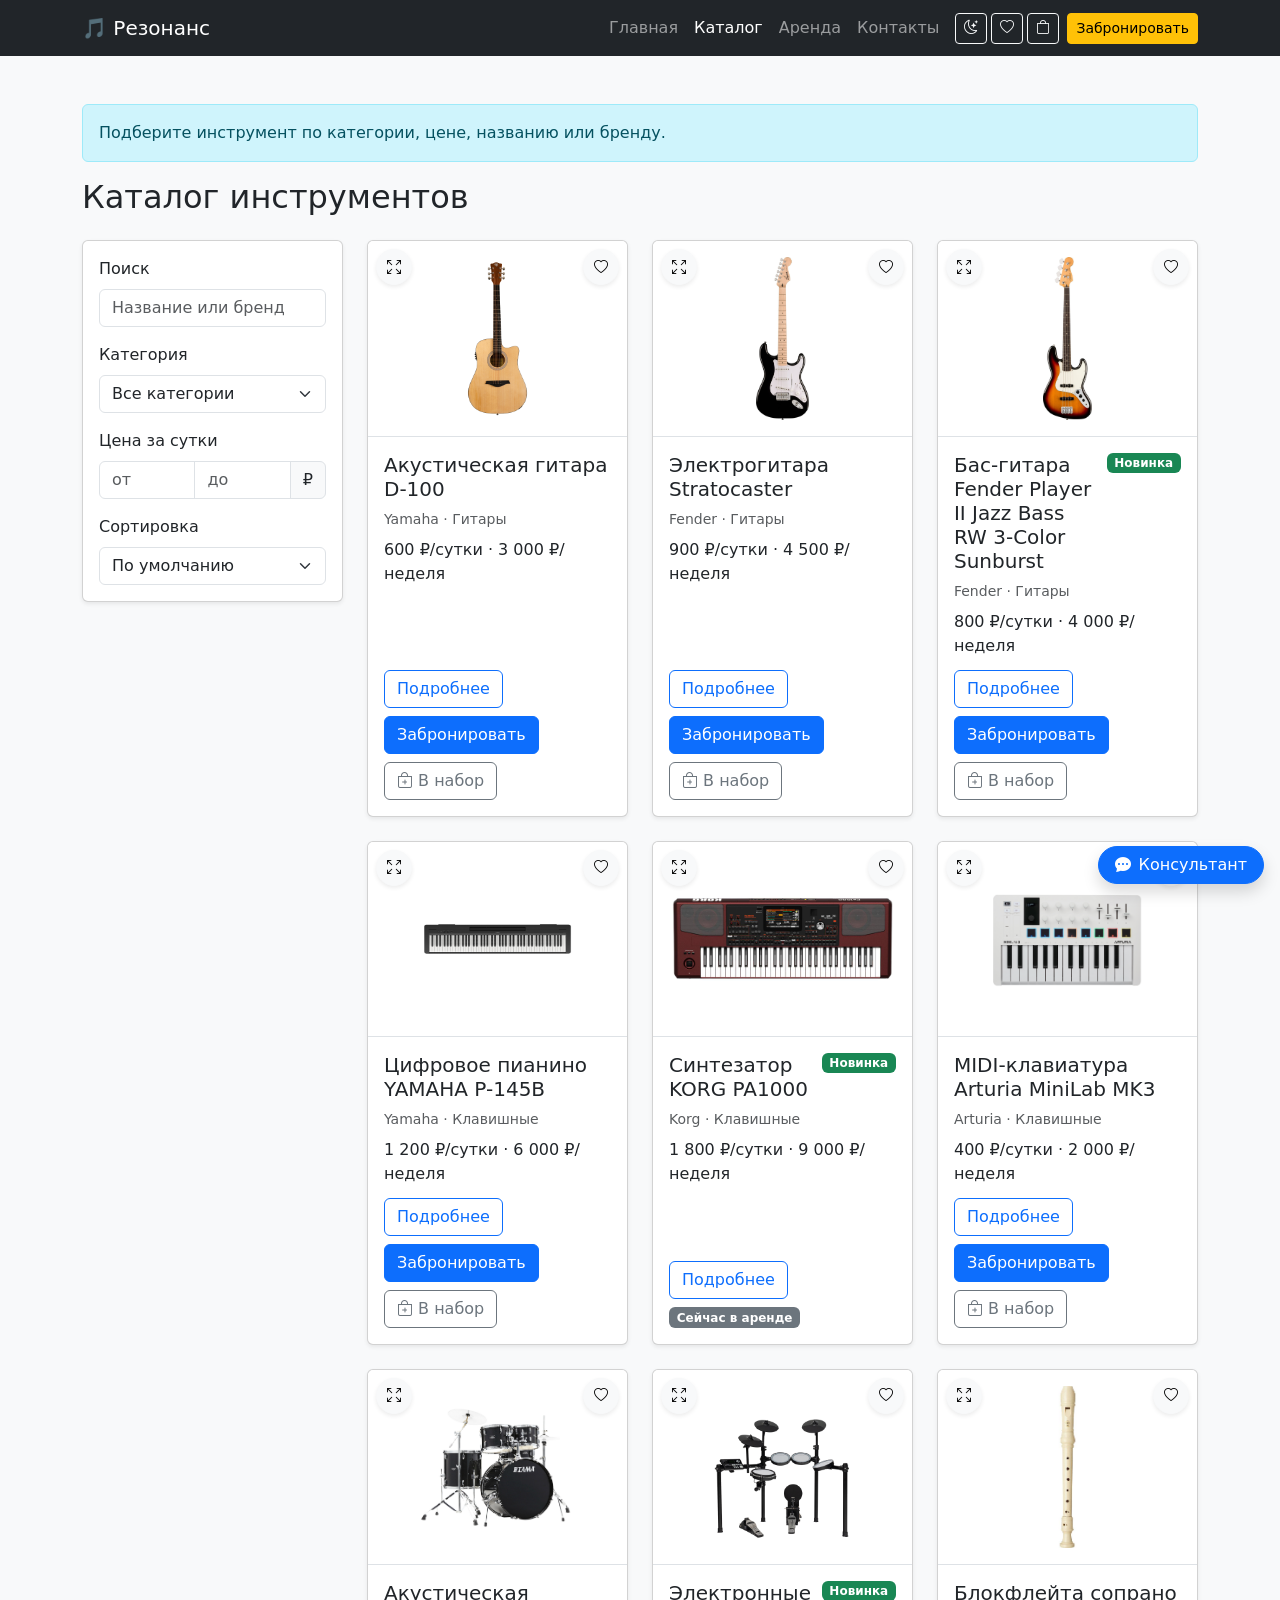
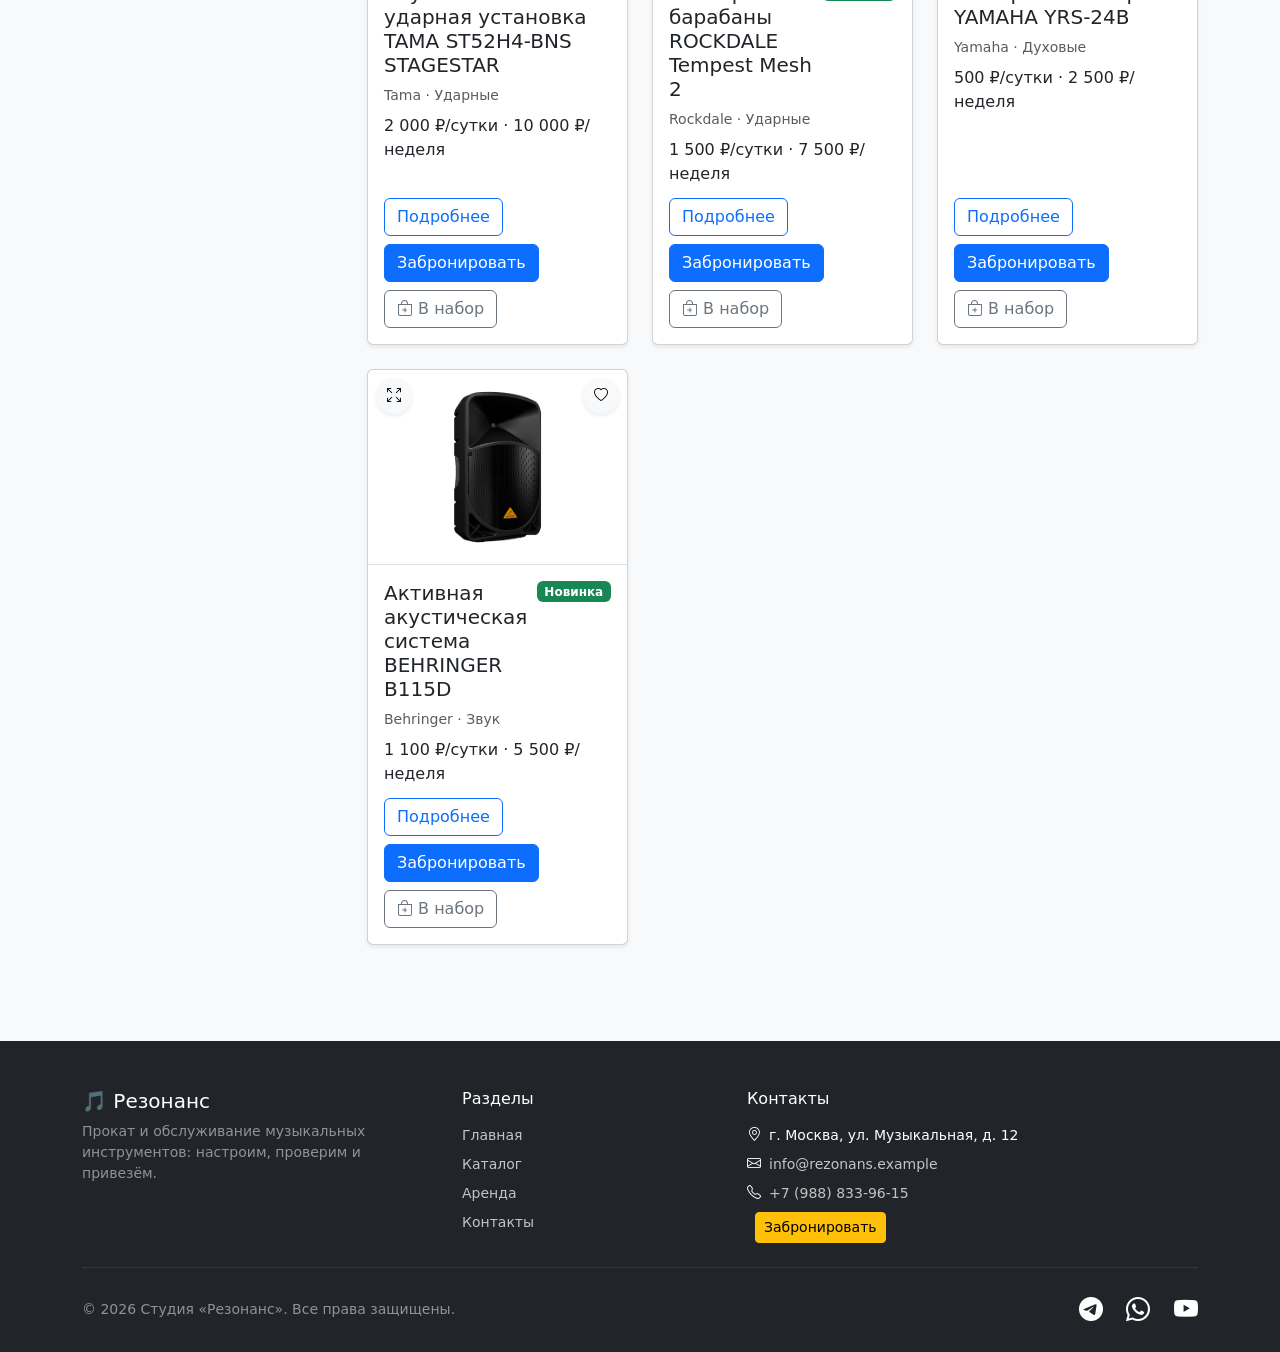
==== commit b5a76b5c: "V4" ====
--- a/catalog.html
+++ b/catalog.html
@@ -1,349 +1,350 @@
-<!DOCTYPE html>
-<html lang="ru">
-<head>
-  <meta charset="UTF-8">
-  <meta name="viewport" content="width=device-width, initial-scale=1">
-  <title>Каталог — Резонанс</title>
-  <link href="https://cdn.jsdelivr.net/npm/bootstrap@5.3.8/dist/css/bootstrap.min.css" rel="stylesheet">
-  <link href="https://cdn.jsdelivr.net/npm/bootstrap-icons@1.11.3/font/bootstrap-icons.min.css" rel="stylesheet">
-  <link rel="stylesheet" href="css/custom.css">
-</head>
-<body class="bg-light d-flex flex-column min-vh-100" data-p="catalog">
-  <header id="nav">
-    <nav class="navbar navbar-expand-lg navbar-dark bg-dark">
-      <div class="container">
-        <a class="navbar-brand" href="index.html">🎵 Резонанс</a>
-        <button class="navbar-toggler" data-bs-toggle="collapse" data-bs-target="#mainNav" aria-controls="mainNav" aria-expanded="false" aria-label="Переключить навигацию">
-          <span class="navbar-toggler-icon"></span>
-        </button>
-        <div class="collapse navbar-collapse" id="mainNav">
-          <ul class="navbar-nav ms-auto align-items-lg-center">
-            <li class="nav-item"><a class="nav-link" aria-current="page" href="index.html">Главная</a></li>
-            <li class="nav-item"><a class="nav-link active" href="catalog.html">Каталог</a></li>
-            <li class="nav-item"><a class="nav-link" href="rent.html">Аренда</a></li>
-            <li class="nav-item"><a class="nav-link" href="contacts.html">Контакты</a></li>
-            <li class="nav-item ms-lg-2"><a class="btn btn-warning btn-sm" href="order.html">Забронировать</a></li>
-          </ul>
-        </div>
-      </div>
-    </nav>
-  </header>
-  <main class="flex-grow-1">
-
-    <div class="container my-5">
-      <div class="alert alert-info" role="alert">Подберите инструмент по категории, цене, названию или бренду.</div>
-      <h1 class="h2 mb-4">Каталог инструментов</h1>
-      <div class="row g-4">
-        <aside class="col-12 col-lg-3">
-          <button class="btn btn-outline-secondary w-100 d-lg-none mb-3" data-bs-toggle="collapse" data-bs-target="#flt">Фильтры</button>
-          <form id="flt" class="collapse d-lg-block card card-body shadow-sm">
-            <div class="mb-3">
-              <label class="form-label" for="q">Поиск</label>
-              <input id="q" class="form-control" placeholder="Название или бренд">
-            </div>
-            <div class="mb-3">
-              <label class="form-label" for="cat">Категория</label>
-              <select id="cat" class="form-select">
-                <option value="">Все категории</option>
-                <option value="g">Гитары</option>
-                <option value="k">Клавишные</option>
-                <option value="d">Ударные</option>
-                <option value="w">Духовые</option>
-                <option value="a">Звук</option>
-              </select>
-            </div>
-            <div class="mb-3">
-              <label class="form-label">Цена за сутки</label>
-              <div class="input-group">
-                <input id="min" type="number" min="0" class="form-control" placeholder="от">
-                <input id="max" type="number" min="0" class="form-control" placeholder="до">
-                <span class="input-group-text">₽</span>
-              </div>
-            </div>
-            <div>
-              <label class="form-label" for="sort">Сортировка</label>
-              <select id="sort" class="form-select">
-                <option value="">По умолчанию</option>
-                <option value="price">По цене</option>
-                <option value="pop">По популярности</option>
-                <option value="new">По новизне</option>
-              </select>
-            </div>
-          </form>
-        </aside>
-        <div class="col-12 col-lg-9">
-          <div class="row g-4" id="grid">
-
-            <div class="col-12 col-md-6 col-lg-4">
-              <div class="card h-100 shadow-sm">
-                <div class="ratio ratio-4x3 bg-white border-bottom rounded-top">
-                  <img src="images/%D0%90%D0%BA%D1%83%D1%81%D1%82%D0%B8%D1%87%D0%B5%D1%81%D0%BA%D0%B0%D1%8F%20%D0%B3%D0%B8%D1%82%D0%B0%D1%80%D0%B0%20D-100.jpg" class="card-img-top object-fit-contain p-3" alt="Акустическая гитара D-100" loading="lazy">
-                </div>
-                <div class="card-body d-flex flex-column">
-                  <div class="d-flex justify-content-between gap-2">
-                    <h2 class="h5 card-title">Акустическая гитара D-100</h2>
-                  </div>
-                  <p class="text-muted small mb-2">Yamaha · Гитары</p>
-                  <p class="mb-1">600 ₽/сутки · 3 000 ₽/неделя</p>
-                  <div class="mt-auto d-flex flex-wrap gap-2 pt-2">
-                    <a class="btn btn-outline-primary" href="product.html?id=1">Подробнее</a>
-                    <button class="btn btn-primary" data-bs-toggle="modal" data-bs-target="#bookModal" data-book="1">Забронировать</button>
-                  </div>
-                </div>
-              </div>
-            </div>
-
-            <div class="col-12 col-md-6 col-lg-4">
-              <div class="card h-100 shadow-sm">
-                <div class="ratio ratio-4x3 bg-white border-bottom rounded-top">
-                  <img src="images/Stratocaster.jpg" class="card-img-top object-fit-contain p-3" alt="Электрогитара Stratocaster" loading="lazy">
-                </div>
-                <div class="card-body d-flex flex-column">
-                  <div class="d-flex justify-content-between gap-2">
-                    <h2 class="h5 card-title">Электрогитара Stratocaster</h2>
-                  </div>
-                  <p class="text-muted small mb-2">Fender · Гитары</p>
-                  <p class="mb-1">900 ₽/сутки · 4 500 ₽/неделя</p>
-                  <div class="mt-auto d-flex flex-wrap gap-2 pt-2">
-                    <a class="btn btn-outline-primary" href="product.html?id=2">Подробнее</a>
-                    <button class="btn btn-primary" data-bs-toggle="modal" data-bs-target="#bookModal" data-book="2">Забронировать</button>
-                  </div>
-                </div>
-              </div>
-            </div>
-
-            <div class="col-12 col-md-6 col-lg-4">
-              <div class="card h-100 shadow-sm">
-                <div class="ratio ratio-4x3 bg-white border-bottom rounded-top">
-                  <img src="images/FENDER%20Player%20II%20Jazz%20Bass%20RW%203-Color%20Sunburst.jpg" class="card-img-top object-fit-contain p-3" alt="Бас-гитара Fender Player II Jazz Bass RW 3-Color Sunburst" loading="lazy">
-                </div>
-                <div class="card-body d-flex flex-column">
-                  <div class="d-flex justify-content-between gap-2">
-                    <h2 class="h5 card-title">Бас-гитара Fender Player II Jazz Bass RW 3-Color Sunburst</h2>
-                    <span class="badge bg-success align-self-start">Новинка</span>
-                  </div>
-                  <p class="text-muted small mb-2">Fender · Гитары</p>
-                  <p class="mb-1">800 ₽/сутки · 4 000 ₽/неделя</p>
-                  <div class="mt-auto d-flex flex-wrap gap-2 pt-2">
-                    <a class="btn btn-outline-primary" href="product.html?id=3">Подробнее</a>
-                    <button class="btn btn-primary" data-bs-toggle="modal" data-bs-target="#bookModal" data-book="3">Забронировать</button>
-                  </div>
-                </div>
-              </div>
-            </div>
-
-            <div class="col-12 col-md-6 col-lg-4">
-              <div class="card h-100 shadow-sm">
-                <div class="ratio ratio-4x3 bg-white border-bottom rounded-top">
-                  <img src="images/%D0%A6%D0%B8%D1%84%D1%80%D0%BE%D0%B2%D0%BE%D0%B5%20%D0%BF%D0%B8%D0%B0%D0%BD%D0%B8%D0%BD%D0%BE%20YAMAHA%20P-145B.jpg" class="card-img-top object-fit-contain p-3" alt="Цифровое пианино YAMAHA P-145B" loading="lazy">
-                </div>
-                <div class="card-body d-flex flex-column">
-                  <div class="d-flex justify-content-between gap-2">
-                    <h2 class="h5 card-title">Цифровое пианино YAMAHA P-145B</h2>
-                  </div>
-                  <p class="text-muted small mb-2">Yamaha · Клавишные</p>
-                  <p class="mb-1">1 200 ₽/сутки · 6 000 ₽/неделя</p>
-                  <div class="mt-auto d-flex flex-wrap gap-2 pt-2">
-                    <a class="btn btn-outline-primary" href="product.html?id=4">Подробнее</a>
-                    <button class="btn btn-primary" data-bs-toggle="modal" data-bs-target="#bookModal" data-book="4">Забронировать</button>
-                  </div>
-                </div>
-              </div>
-            </div>
-
-            <div class="col-12 col-md-6 col-lg-4">
-              <div class="card h-100 shadow-sm">
-                <div class="ratio ratio-4x3 bg-white border-bottom rounded-top">
-                  <img src="images/%D0%A1%D0%B8%D0%BD%D1%82%D0%B5%D0%B7%D0%B0%D1%82%D0%BE%D1%80%20KORG%20PA1000.jpg" class="card-img-top object-fit-contain p-3" alt="Синтезатор KORG PA1000" loading="lazy">
-                </div>
-                <div class="card-body d-flex flex-column">
-                  <div class="d-flex justify-content-between gap-2">
-                    <h2 class="h5 card-title">Синтезатор KORG PA1000</h2>
-                    <span class="badge bg-success align-self-start">Новинка</span>
-                  </div>
-                  <p class="text-muted small mb-2">Korg · Клавишные</p>
-                  <p class="mb-1">1 800 ₽/сутки · 9 000 ₽/неделя</p>
-                  <div class="mt-auto d-flex flex-wrap gap-2 pt-2">
-                    <a class="btn btn-outline-primary" href="product.html?id=5">Подробнее</a>
-                    <span class="badge bg-secondary align-self-center">Сейчас в аренде</span>
-                  </div>
-                </div>
-              </div>
-            </div>
-
-            <div class="col-12 col-md-6 col-lg-4">
-              <div class="card h-100 shadow-sm">
-                <div class="ratio ratio-4x3 bg-white border-bottom rounded-top">
-                  <img src="images/Midi%20%D0%BA%D0%BB%D0%B0%D0%B2%D0%B8%D0%B0%D1%82%D1%83%D1%80%D0%B0%20Arturia%20minilab%20MK3.jpg" class="card-img-top object-fit-contain p-3" alt="MIDI-клавиатура Arturia MiniLab MK3" loading="lazy">
-                </div>
-                <div class="card-body d-flex flex-column">
-                  <div class="d-flex justify-content-between gap-2">
-                    <h2 class="h5 card-title">MIDI-клавиатура Arturia MiniLab MK3</h2>
-                  </div>
-                  <p class="text-muted small mb-2">Arturia · Клавишные</p>
-                  <p class="mb-1">400 ₽/сутки · 2 000 ₽/неделя</p>
-                  <div class="mt-auto d-flex flex-wrap gap-2 pt-2">
-                    <a class="btn btn-outline-primary" href="product.html?id=6">Подробнее</a>
-                    <button class="btn btn-primary" data-bs-toggle="modal" data-bs-target="#bookModal" data-book="6">Забронировать</button>
-                  </div>
-                </div>
-              </div>
-            </div>
-
-            <div class="col-12 col-md-6 col-lg-4">
-              <div class="card h-100 shadow-sm">
-                <div class="ratio ratio-4x3 bg-white border-bottom rounded-top">
-                  <img src="images/%D0%90%D0%BA%D1%83%D1%81%D1%82%D0%B8%D1%87%D0%B5%D1%81%D0%BA%D0%B0%D1%8F%20%D1%83%D0%B4%D0%B0%D1%80%D0%BD%D0%B0%D1%8F%20%D1%83%D1%81%D1%82%D0%B0%D0%BD%D0%BE%D0%B2%D0%BA%D0%B0%20TAMA%20ST52H4-BNS%20STAGESTAR.jpg" class="card-img-top object-fit-contain p-3" alt="Акустическая ударная установка TAMA ST52H4-BNS STAGESTAR" loading="lazy">
-                </div>
-                <div class="card-body d-flex flex-column">
-                  <div class="d-flex justify-content-between gap-2">
-                    <h2 class="h5 card-title">Акустическая ударная установка TAMA ST52H4-BNS STAGESTAR</h2>
-                  </div>
-                  <p class="text-muted small mb-2">Tama · Ударные</p>
-                  <p class="mb-1">2 000 ₽/сутки · 10 000 ₽/неделя</p>
-                  <div class="mt-auto d-flex flex-wrap gap-2 pt-2">
-                    <a class="btn btn-outline-primary" href="product.html?id=7">Подробнее</a>
-                    <button class="btn btn-primary" data-bs-toggle="modal" data-bs-target="#bookModal" data-book="7">Забронировать</button>
-                  </div>
-                </div>
-              </div>
-            </div>
-
-            <div class="col-12 col-md-6 col-lg-4">
-              <div class="card h-100 shadow-sm">
-                <div class="ratio ratio-4x3 bg-white border-bottom rounded-top">
-                  <img src="images/ROCKDALE%20Tempest%20Mesh%202.jpg" class="card-img-top object-fit-contain p-3" alt="Электронные барабаны ROCKDALE Tempest Mesh 2" loading="lazy">
-                </div>
-                <div class="card-body d-flex flex-column">
-                  <div class="d-flex justify-content-between gap-2">
-                    <h2 class="h5 card-title">Электронные барабаны ROCKDALE Tempest Mesh 2</h2>
-                    <span class="badge bg-success align-self-start">Новинка</span>
-                  </div>
-                  <p class="text-muted small mb-2">Rockdale · Ударные</p>
-                  <p class="mb-1">1 500 ₽/сутки · 7 500 ₽/неделя</p>
-                  <div class="mt-auto d-flex flex-wrap gap-2 pt-2">
-                    <a class="btn btn-outline-primary" href="product.html?id=8">Подробнее</a>
-                    <button class="btn btn-primary" data-bs-toggle="modal" data-bs-target="#bookModal" data-book="8">Забронировать</button>
-                  </div>
-                </div>
-              </div>
-            </div>
-
-                        <div class="col-12 col-md-6 col-lg-4">
-              <div class="card h-100 shadow-sm">
-                <div class="ratio ratio-4x3 bg-white border-bottom rounded-top">
-                  <img src="images/%D0%91%D0%BB%D0%BE%D0%BA%D1%84%D0%BB%D0%B5%D0%B9%D1%82%D0%B0%20%D1%81%D0%BE%D0%BF%D1%80%D0%B0%D0%BD%D0%BE%20YAMAHA%20YRS-24B.jpeg" class="card-img-top object-fit-contain p-3" alt="Блокфлейта сопрано YAMAHA YRS-24B" loading="lazy">
-                </div>
-                <div class="card-body d-flex flex-column">
-                  <div class="d-flex justify-content-between gap-2">
-                    <h2 class="h5 card-title">Блокфлейта сопрано YAMAHA YRS-24B</h2>
-                  </div>
-                  <p class="text-muted small mb-2">Yamaha · Духовые</p>
-                  <p class="mb-1">500 ₽/сутки · 2 500 ₽/неделя</p>
-                  <div class="mt-auto d-flex flex-wrap gap-2 pt-2">
-                    <a class="btn btn-outline-primary" href="product.html?id=10">Подробнее</a>
-                    <button class="btn btn-primary" data-bs-toggle="modal" data-bs-target="#bookModal" data-book="10">Забронировать</button>
-                  </div>
-                </div>
-              </div>
-            </div>
-
-            <div class="col-12 col-md-6 col-lg-4">
-              <div class="card h-100 shadow-sm">
-                <div class="ratio ratio-4x3 bg-white border-bottom rounded-top">
-                  <img src="images/%D0%90%D0%BA%D1%82%D0%B8%D0%B2%D0%BD%D0%B0%D1%8F%20%D0%B0%D0%BA%D1%83%D1%81%D1%82%D0%B8%D1%87%D0%B5%D1%81%D0%BA%D0%B0%D1%8F%20%D1%81%D0%B8%D1%81%D1%82%D0%B5%D0%BC%D0%B0%20BEHRINGER%20B115D.jpg" class="card-img-top object-fit-contain p-3" alt="Активная акустическая система BEHRINGER B115D" loading="lazy">
-                </div>
-                <div class="card-body d-flex flex-column">
-                  <div class="d-flex justify-content-between gap-2">
-                    <h2 class="h5 card-title">Активная акустическая система BEHRINGER B115D</h2>
-                    <span class="badge bg-success align-self-start">Новинка</span>
-                  </div>
-                  <p class="text-muted small mb-2">Behringer · Звук</p>
-                  <p class="mb-1">1 100 ₽/сутки · 5 500 ₽/неделя</p>
-                  <div class="mt-auto d-flex flex-wrap gap-2 pt-2">
-                    <a class="btn btn-outline-primary" href="product.html?id=11">Подробнее</a>
-                    <button class="btn btn-primary" data-bs-toggle="modal" data-bs-target="#bookModal" data-book="11">Забронировать</button>
-                  </div>
-                </div>
-              </div>
-            </div>
-          </div>
-        </div>
-      </div>
-    </div>
-
-    <div class="modal fade" id="bookModal" tabindex="-1" aria-labelledby="bm" aria-hidden="true">
-      <div class="modal-dialog">
-        <form class="modal-content needs-validation" novalidate>
-          <div class="modal-header">
-            <h2 class="modal-title h5" id="bm">Быстрая бронь: <span id="mi"></span></h2>
-            <button type="button" class="btn-close" data-bs-dismiss="modal" aria-label="Закрыть"></button>
-          </div>
-          <div class="modal-body">
-            <div class="alert alert-success d-none ok" role="alert">Спасибо! Заявка отправлена, мы свяжемся с вами.</div>
-            <div class="mb-3">
-              <label class="form-label" for="m1">Имя</label>
-              <input id="m1" name="name" class="form-control" required>
-            </div>
-            <div class="mb-3">
-              <label class="form-label" for="m2">Телефон</label>
-              <input id="m2" name="phone" type="tel" class="form-control" pattern="\+?[0-9 ()\-]{10,18}" required>
-              <div class="invalid-feedback">Введите телефон</div>
-            </div>
-            <div class="form-check">
-              <input id="m3" class="form-check-input" type="checkbox" required>
-              <label class="form-check-label" for="m3">Согласен на обработку данных</label>
-            </div>
-          </div>
-          <div class="modal-footer">
-            <button type="button" class="btn btn-secondary" data-bs-dismiss="modal">Закрыть</button>
-            <button type="submit" class="btn btn-primary">Отправить</button>
-          </div>
-        </form>
-      </div>
-    </div>
-
-  </main>
-  <footer id="foot">
-    <div class="bg-dark text-white pt-5 pb-4 mt-5">
-      <div class="container">
-        <div class="row g-4">
-          <div class="col-12 col-md-4">
-            <a class="h5 text-white text-decoration-none d-inline-block mb-2" href="index.html">🎵 Резонанс</a>
-            <p class="text-white-50 small mb-0">Прокат и обслуживание музыкальных инструментов: настроим, проверим и привезём.</p>
-          </div>
-          <nav class="col-6 col-md-3" aria-label="Разделы сайта">
-            <h2 class="h6 mb-3">Разделы</h2>
-            <ul class="list-unstyled small mb-0">
-              <li class="mb-2"><a class="link-light link-opacity-75 link-opacity-100-hover text-decoration-none" href="index.html">Главная</a></li>
-              <li class="mb-2"><a class="link-light link-opacity-75 link-opacity-100-hover text-decoration-none" href="catalog.html">Каталог</a></li>
-              <li class="mb-2"><a class="link-light link-opacity-75 link-opacity-100-hover text-decoration-none" href="rent.html">Аренда</a></li>
-              <li class="mb-2"><a class="link-light link-opacity-75 link-opacity-100-hover text-decoration-none" href="contacts.html">Контакты</a></li>
-            </ul>
-          </nav>
-          <div class="col-6 col-md-5">
-            <h2 class="h6 mb-3">Контакты</h2>
-            <ul class="list-unstyled small mb-0">
-              <li class="mb-2"><i class="bi bi-geo-alt me-2"></i>г. Москва, ул. Музыкальная, д. 12</li>
-              <li class="mb-2"><i class="bi bi-envelope me-2"></i><a class="link-light link-opacity-75 link-opacity-100-hover text-decoration-none" href="mailto:info@rezonans.example">info@rezonans.example</a></li>
-              <li class="mb-2"><i class="bi bi-telephone me-2"></i><a class="link-light link-opacity-75 link-opacity-100-hover text-decoration-none" href="tel:+79000000000">+7 (988) 833-96-15</a></li>
-              <li class="nav-item ms-lg-2"><a class="btn btn-warning btn-sm" href="order.html">Забронировать</a></li>
-            </ul>
-          </div>
-        </div>
-        <hr class="border-secondary my-4">
-        <div class="d-flex flex-column flex-md-row justify-content-between align-items-center gap-3">
-          <div class="small text-white-50">© 2026 Студия «Резонанс». Все права защищены.</div>
-          <div class="fs-4">
-            <a class="text-white me-3" href="#" aria-label="Telegram"><i class="bi bi-telegram"></i></a>
-            <a class="text-white me-3" href="#" aria-label="WhatsApp"><i class="bi bi-whatsapp"></i></a>
-            <a class="text-white" href="#" aria-label="YouTube"><i class="bi bi-youtube"></i></a>
-          </div>
-        </div>
-      </div>
-    </div>
-  </footer>
-  <script src="https://cdn.jsdelivr.net/npm/bootstrap@5.3.8/dist/js/bootstrap.bundle.min.js"></script>
-  <script src="js/app.js"></script>
-</body>
+<!DOCTYPE html>
+<html lang="ru">
+<head>
+  <meta charset="UTF-8">
+  <meta name="viewport" content="width=device-width, initial-scale=1">
+  <title>Каталог — Резонанс</title>
+  <link href="https://cdn.jsdelivr.net/npm/bootstrap@5.3.8/dist/css/bootstrap.min.css" rel="stylesheet">
+  <link href="https://cdn.jsdelivr.net/npm/bootstrap-icons@1.11.3/font/bootstrap-icons.min.css" rel="stylesheet">
+  <link rel="stylesheet" href="css/custom.css">
+  <script>(function(){try{var t=JSON.parse(localStorage.getItem('rez_theme')||'null')||(window.matchMedia&&matchMedia('(prefers-color-scheme: dark)').matches?'dark':'light');document.documentElement.setAttribute('data-bs-theme',t)}catch(e){}})();</script>
+</head>
+<body class="bg-light d-flex flex-column min-vh-100" data-p="catalog">
+  <header id="nav">
+    <nav class="navbar navbar-expand-lg navbar-dark bg-dark">
+      <div class="container">
+        <a class="navbar-brand" href="index.html">🎵 Резонанс</a>
+        <button class="navbar-toggler" data-bs-toggle="collapse" data-bs-target="#mainNav" aria-controls="mainNav" aria-expanded="false" aria-label="Переключить навигацию">
+          <span class="navbar-toggler-icon"></span>
+        </button>
+        <div class="collapse navbar-collapse" id="mainNav">
+          <ul class="navbar-nav ms-auto align-items-lg-center">
+            <li class="nav-item"><a class="nav-link" aria-current="page" href="index.html">Главная</a></li>
+            <li class="nav-item"><a class="nav-link active" href="catalog.html">Каталог</a></li>
+            <li class="nav-item"><a class="nav-link" href="rent.html">Аренда</a></li>
+            <li class="nav-item"><a class="nav-link" href="contacts.html">Контакты</a></li>
+            <li class="nav-item ms-lg-2"><a class="btn btn-warning btn-sm" href="order.html">Забронировать</a></li>
+          </ul>
+        </div>
+      </div>
+    </nav>
+  </header>
+  <main class="flex-grow-1">
+
+    <div class="container my-5">
+      <div class="alert alert-info" role="alert">Подберите инструмент по категории, цене, названию или бренду.</div>
+      <h1 class="h2 mb-4">Каталог инструментов</h1>
+      <div class="row g-4">
+        <aside class="col-12 col-lg-3">
+          <button class="btn btn-outline-secondary w-100 d-lg-none mb-3" data-bs-toggle="collapse" data-bs-target="#flt">Фильтры</button>
+          <form id="flt" class="collapse d-lg-block card card-body shadow-sm">
+            <div class="mb-3">
+              <label class="form-label" for="q">Поиск</label>
+              <input id="q" class="form-control" placeholder="Название или бренд">
+            </div>
+            <div class="mb-3">
+              <label class="form-label" for="cat">Категория</label>
+              <select id="cat" class="form-select">
+                <option value="">Все категории</option>
+                <option value="g">Гитары</option>
+                <option value="k">Клавишные</option>
+                <option value="d">Ударные</option>
+                <option value="w">Духовые</option>
+                <option value="a">Звук</option>
+              </select>
+            </div>
+            <div class="mb-3">
+              <label class="form-label">Цена за сутки</label>
+              <div class="input-group">
+                <input id="min" type="number" min="0" class="form-control" placeholder="от">
+                <input id="max" type="number" min="0" class="form-control" placeholder="до">
+                <span class="input-group-text">₽</span>
+              </div>
+            </div>
+            <div>
+              <label class="form-label" for="sort">Сортировка</label>
+              <select id="sort" class="form-select">
+                <option value="">По умолчанию</option>
+                <option value="price">По цене</option>
+                <option value="pop">По популярности</option>
+                <option value="new">По новизне</option>
+              </select>
+            </div>
+          </form>
+        </aside>
+        <div class="col-12 col-lg-9">
+          <div class="row g-4" id="grid">
+
+            <div class="col-12 col-md-6 col-lg-4">
+              <div class="card h-100 shadow-sm">
+                <div class="ratio ratio-4x3 bg-white border-bottom rounded-top">
+                  <img src="images/%D0%90%D0%BA%D1%83%D1%81%D1%82%D0%B8%D1%87%D0%B5%D1%81%D0%BA%D0%B0%D1%8F%20%D0%B3%D0%B8%D1%82%D0%B0%D1%80%D0%B0%20D-100.jpg" class="card-img-top object-fit-contain p-3" alt="Акустическая гитара D-100" loading="lazy">
+                </div>
+                <div class="card-body d-flex flex-column">
+                  <div class="d-flex justify-content-between gap-2">
+                    <h2 class="h5 card-title">Акустическая гитара D-100</h2>
+                  </div>
+                  <p class="text-muted small mb-2">Yamaha · Гитары</p>
+                  <p class="mb-1">600 ₽/сутки · 3 000 ₽/неделя</p>
+                  <div class="mt-auto d-flex flex-wrap gap-2 pt-2">
+                    <a class="btn btn-outline-primary" href="product.html?id=1">Подробнее</a>
+                    <button class="btn btn-primary" data-bs-toggle="modal" data-bs-target="#bookModal" data-book="1">Забронировать</button>
+                  </div>
+                </div>
+              </div>
+            </div>
+
+            <div class="col-12 col-md-6 col-lg-4">
+              <div class="card h-100 shadow-sm">
+                <div class="ratio ratio-4x3 bg-white border-bottom rounded-top">
+                  <img src="images/Stratocaster.jpg" class="card-img-top object-fit-contain p-3" alt="Электрогитара Stratocaster" loading="lazy">
+                </div>
+                <div class="card-body d-flex flex-column">
+                  <div class="d-flex justify-content-between gap-2">
+                    <h2 class="h5 card-title">Электрогитара Stratocaster</h2>
+                  </div>
+                  <p class="text-muted small mb-2">Fender · Гитары</p>
+                  <p class="mb-1">900 ₽/сутки · 4 500 ₽/неделя</p>
+                  <div class="mt-auto d-flex flex-wrap gap-2 pt-2">
+                    <a class="btn btn-outline-primary" href="product.html?id=2">Подробнее</a>
+                    <button class="btn btn-primary" data-bs-toggle="modal" data-bs-target="#bookModal" data-book="2">Забронировать</button>
+                  </div>
+                </div>
+              </div>
+            </div>
+
+            <div class="col-12 col-md-6 col-lg-4">
+              <div class="card h-100 shadow-sm">
+                <div class="ratio ratio-4x3 bg-white border-bottom rounded-top">
+                  <img src="images/FENDER%20Player%20II%20Jazz%20Bass%20RW%203-Color%20Sunburst.jpg" class="card-img-top object-fit-contain p-3" alt="Бас-гитара Fender Player II Jazz Bass RW 3-Color Sunburst" loading="lazy">
+                </div>
+                <div class="card-body d-flex flex-column">
+                  <div class="d-flex justify-content-between gap-2">
+                    <h2 class="h5 card-title">Бас-гитара Fender Player II Jazz Bass RW 3-Color Sunburst</h2>
+                    <span class="badge bg-success align-self-start">Новинка</span>
+                  </div>
+                  <p class="text-muted small mb-2">Fender · Гитары</p>
+                  <p class="mb-1">800 ₽/сутки · 4 000 ₽/неделя</p>
+                  <div class="mt-auto d-flex flex-wrap gap-2 pt-2">
+                    <a class="btn btn-outline-primary" href="product.html?id=3">Подробнее</a>
+                    <button class="btn btn-primary" data-bs-toggle="modal" data-bs-target="#bookModal" data-book="3">Забронировать</button>
+                  </div>
+                </div>
+              </div>
+            </div>
+
+            <div class="col-12 col-md-6 col-lg-4">
+              <div class="card h-100 shadow-sm">
+                <div class="ratio ratio-4x3 bg-white border-bottom rounded-top">
+                  <img src="images/%D0%A6%D0%B8%D1%84%D1%80%D0%BE%D0%B2%D0%BE%D0%B5%20%D0%BF%D0%B8%D0%B0%D0%BD%D0%B8%D0%BD%D0%BE%20YAMAHA%20P-145B.jpg" class="card-img-top object-fit-contain p-3" alt="Цифровое пианино YAMAHA P-145B" loading="lazy">
+                </div>
+                <div class="card-body d-flex flex-column">
+                  <div class="d-flex justify-content-between gap-2">
+                    <h2 class="h5 card-title">Цифровое пианино YAMAHA P-145B</h2>
+                  </div>
+                  <p class="text-muted small mb-2">Yamaha · Клавишные</p>
+                  <p class="mb-1">1 200 ₽/сутки · 6 000 ₽/неделя</p>
+                  <div class="mt-auto d-flex flex-wrap gap-2 pt-2">
+                    <a class="btn btn-outline-primary" href="product.html?id=4">Подробнее</a>
+                    <button class="btn btn-primary" data-bs-toggle="modal" data-bs-target="#bookModal" data-book="4">Забронировать</button>
+                  </div>
+                </div>
+              </div>
+            </div>
+
+            <div class="col-12 col-md-6 col-lg-4">
+              <div class="card h-100 shadow-sm">
+                <div class="ratio ratio-4x3 bg-white border-bottom rounded-top">
+                  <img src="images/%D0%A1%D0%B8%D0%BD%D1%82%D0%B5%D0%B7%D0%B0%D1%82%D0%BE%D1%80%20KORG%20PA1000.jpg" class="card-img-top object-fit-contain p-3" alt="Синтезатор KORG PA1000" loading="lazy">
+                </div>
+                <div class="card-body d-flex flex-column">
+                  <div class="d-flex justify-content-between gap-2">
+                    <h2 class="h5 card-title">Синтезатор KORG PA1000</h2>
+                    <span class="badge bg-success align-self-start">Новинка</span>
+                  </div>
+                  <p class="text-muted small mb-2">Korg · Клавишные</p>
+                  <p class="mb-1">1 800 ₽/сутки · 9 000 ₽/неделя</p>
+                  <div class="mt-auto d-flex flex-wrap gap-2 pt-2">
+                    <a class="btn btn-outline-primary" href="product.html?id=5">Подробнее</a>
+                    <span class="badge bg-secondary align-self-center">Сейчас в аренде</span>
+                  </div>
+                </div>
+              </div>
+            </div>
+
+            <div class="col-12 col-md-6 col-lg-4">
+              <div class="card h-100 shadow-sm">
+                <div class="ratio ratio-4x3 bg-white border-bottom rounded-top">
+                  <img src="images/Midi%20%D0%BA%D0%BB%D0%B0%D0%B2%D0%B8%D0%B0%D1%82%D1%83%D1%80%D0%B0%20Arturia%20minilab%20MK3.jpg" class="card-img-top object-fit-contain p-3" alt="MIDI-клавиатура Arturia MiniLab MK3" loading="lazy">
+                </div>
+                <div class="card-body d-flex flex-column">
+                  <div class="d-flex justify-content-between gap-2">
+                    <h2 class="h5 card-title">MIDI-клавиатура Arturia MiniLab MK3</h2>
+                  </div>
+                  <p class="text-muted small mb-2">Arturia · Клавишные</p>
+                  <p class="mb-1">400 ₽/сутки · 2 000 ₽/неделя</p>
+                  <div class="mt-auto d-flex flex-wrap gap-2 pt-2">
+                    <a class="btn btn-outline-primary" href="product.html?id=6">Подробнее</a>
+                    <button class="btn btn-primary" data-bs-toggle="modal" data-bs-target="#bookModal" data-book="6">Забронировать</button>
+                  </div>
+                </div>
+              </div>
+            </div>
+
+            <div class="col-12 col-md-6 col-lg-4">
+              <div class="card h-100 shadow-sm">
+                <div class="ratio ratio-4x3 bg-white border-bottom rounded-top">
+                  <img src="images/%D0%90%D0%BA%D1%83%D1%81%D1%82%D0%B8%D1%87%D0%B5%D1%81%D0%BA%D0%B0%D1%8F%20%D1%83%D0%B4%D0%B0%D1%80%D0%BD%D0%B0%D1%8F%20%D1%83%D1%81%D1%82%D0%B0%D0%BD%D0%BE%D0%B2%D0%BA%D0%B0%20TAMA%20ST52H4-BNS%20STAGESTAR.jpg" class="card-img-top object-fit-contain p-3" alt="Акустическая ударная установка TAMA ST52H4-BNS STAGESTAR" loading="lazy">
+                </div>
+                <div class="card-body d-flex flex-column">
+                  <div class="d-flex justify-content-between gap-2">
+                    <h2 class="h5 card-title">Акустическая ударная установка TAMA ST52H4-BNS STAGESTAR</h2>
+                  </div>
+                  <p class="text-muted small mb-2">Tama · Ударные</p>
+                  <p class="mb-1">2 000 ₽/сутки · 10 000 ₽/неделя</p>
+                  <div class="mt-auto d-flex flex-wrap gap-2 pt-2">
+                    <a class="btn btn-outline-primary" href="product.html?id=7">Подробнее</a>
+                    <button class="btn btn-primary" data-bs-toggle="modal" data-bs-target="#bookModal" data-book="7">Забронировать</button>
+                  </div>
+                </div>
+              </div>
+            </div>
+
+            <div class="col-12 col-md-6 col-lg-4">
+              <div class="card h-100 shadow-sm">
+                <div class="ratio ratio-4x3 bg-white border-bottom rounded-top">
+                  <img src="images/ROCKDALE%20Tempest%20Mesh%202.jpg" class="card-img-top object-fit-contain p-3" alt="Электронные барабаны ROCKDALE Tempest Mesh 2" loading="lazy">
+                </div>
+                <div class="card-body d-flex flex-column">
+                  <div class="d-flex justify-content-between gap-2">
+                    <h2 class="h5 card-title">Электронные барабаны ROCKDALE Tempest Mesh 2</h2>
+                    <span class="badge bg-success align-self-start">Новинка</span>
+                  </div>
+                  <p class="text-muted small mb-2">Rockdale · Ударные</p>
+                  <p class="mb-1">1 500 ₽/сутки · 7 500 ₽/неделя</p>
+                  <div class="mt-auto d-flex flex-wrap gap-2 pt-2">
+                    <a class="btn btn-outline-primary" href="product.html?id=8">Подробнее</a>
+                    <button class="btn btn-primary" data-bs-toggle="modal" data-bs-target="#bookModal" data-book="8">Забронировать</button>
+                  </div>
+                </div>
+              </div>
+            </div>
+
+                        <div class="col-12 col-md-6 col-lg-4">
+              <div class="card h-100 shadow-sm">
+                <div class="ratio ratio-4x3 bg-white border-bottom rounded-top">
+                  <img src="images/%D0%91%D0%BB%D0%BE%D0%BA%D1%84%D0%BB%D0%B5%D0%B9%D1%82%D0%B0%20%D1%81%D0%BE%D0%BF%D1%80%D0%B0%D0%BD%D0%BE%20YAMAHA%20YRS-24B.jpeg" class="card-img-top object-fit-contain p-3" alt="Блокфлейта сопрано YAMAHA YRS-24B" loading="lazy">
+                </div>
+                <div class="card-body d-flex flex-column">
+                  <div class="d-flex justify-content-between gap-2">
+                    <h2 class="h5 card-title">Блокфлейта сопрано YAMAHA YRS-24B</h2>
+                  </div>
+                  <p class="text-muted small mb-2">Yamaha · Духовые</p>
+                  <p class="mb-1">500 ₽/сутки · 2 500 ₽/неделя</p>
+                  <div class="mt-auto d-flex flex-wrap gap-2 pt-2">
+                    <a class="btn btn-outline-primary" href="product.html?id=10">Подробнее</a>
+                    <button class="btn btn-primary" data-bs-toggle="modal" data-bs-target="#bookModal" data-book="10">Забронировать</button>
+                  </div>
+                </div>
+              </div>
+            </div>
+
+            <div class="col-12 col-md-6 col-lg-4">
+              <div class="card h-100 shadow-sm">
+                <div class="ratio ratio-4x3 bg-white border-bottom rounded-top">
+                  <img src="images/%D0%90%D0%BA%D1%82%D0%B8%D0%B2%D0%BD%D0%B0%D1%8F%20%D0%B0%D0%BA%D1%83%D1%81%D1%82%D0%B8%D1%87%D0%B5%D1%81%D0%BA%D0%B0%D1%8F%20%D1%81%D0%B8%D1%81%D1%82%D0%B5%D0%BC%D0%B0%20BEHRINGER%20B115D.jpg" class="card-img-top object-fit-contain p-3" alt="Активная акустическая система BEHRINGER B115D" loading="lazy">
+                </div>
+                <div class="card-body d-flex flex-column">
+                  <div class="d-flex justify-content-between gap-2">
+                    <h2 class="h5 card-title">Активная акустическая система BEHRINGER B115D</h2>
+                    <span class="badge bg-success align-self-start">Новинка</span>
+                  </div>
+                  <p class="text-muted small mb-2">Behringer · Звук</p>
+                  <p class="mb-1">1 100 ₽/сутки · 5 500 ₽/неделя</p>
+                  <div class="mt-auto d-flex flex-wrap gap-2 pt-2">
+                    <a class="btn btn-outline-primary" href="product.html?id=11">Подробнее</a>
+                    <button class="btn btn-primary" data-bs-toggle="modal" data-bs-target="#bookModal" data-book="11">Забронировать</button>
+                  </div>
+                </div>
+              </div>
+            </div>
+          </div>
+        </div>
+      </div>
+    </div>
+
+    <div class="modal fade" id="bookModal" tabindex="-1" aria-labelledby="bm" aria-hidden="true">
+      <div class="modal-dialog">
+        <form class="modal-content needs-validation" novalidate>
+          <div class="modal-header">
+            <h2 class="modal-title h5" id="bm">Быстрая бронь: <span id="mi"></span></h2>
+            <button type="button" class="btn-close" data-bs-dismiss="modal" aria-label="Закрыть"></button>
+          </div>
+          <div class="modal-body">
+            <div class="alert alert-success d-none ok" role="alert">Спасибо! Заявка отправлена, мы свяжемся с вами.</div>
+            <div class="mb-3">
+              <label class="form-label" for="m1">Имя</label>
+              <input id="m1" name="name" class="form-control" required>
+            </div>
+            <div class="mb-3">
+              <label class="form-label" for="m2">Телефон</label>
+              <input id="m2" name="phone" type="tel" class="form-control" pattern="\+?[0-9 ()\-]{10,18}" required>
+              <div class="invalid-feedback">Введите телефон</div>
+            </div>
+            <div class="form-check">
+              <input id="m3" class="form-check-input" type="checkbox" required>
+              <label class="form-check-label" for="m3">Согласен на обработку данных</label>
+            </div>
+          </div>
+          <div class="modal-footer">
+            <button type="button" class="btn btn-secondary" data-bs-dismiss="modal">Закрыть</button>
+            <button type="submit" class="btn btn-primary">Отправить</button>
+          </div>
+        </form>
+      </div>
+    </div>
+
+  </main>
+  <footer id="foot">
+    <div class="bg-dark text-white pt-5 pb-4 mt-5">
+      <div class="container">
+        <div class="row g-4">
+          <div class="col-12 col-md-4">
+            <a class="h5 text-white text-decoration-none d-inline-block mb-2" href="index.html">🎵 Резонанс</a>
+            <p class="text-white-50 small mb-0">Прокат и обслуживание музыкальных инструментов: настроим, проверим и привезём.</p>
+          </div>
+          <nav class="col-6 col-md-3" aria-label="Разделы сайта">
+            <h2 class="h6 mb-3">Разделы</h2>
+            <ul class="list-unstyled small mb-0">
+              <li class="mb-2"><a class="link-light link-opacity-75 link-opacity-100-hover text-decoration-none" href="index.html">Главная</a></li>
+              <li class="mb-2"><a class="link-light link-opacity-75 link-opacity-100-hover text-decoration-none" href="catalog.html">Каталог</a></li>
+              <li class="mb-2"><a class="link-light link-opacity-75 link-opacity-100-hover text-decoration-none" href="rent.html">Аренда</a></li>
+              <li class="mb-2"><a class="link-light link-opacity-75 link-opacity-100-hover text-decoration-none" href="contacts.html">Контакты</a></li>
+            </ul>
+          </nav>
+          <div class="col-6 col-md-5">
+            <h2 class="h6 mb-3">Контакты</h2>
+            <ul class="list-unstyled small mb-0">
+              <li class="mb-2"><i class="bi bi-geo-alt me-2"></i>г. Москва, ул. Музыкальная, д. 12</li>
+              <li class="mb-2"><i class="bi bi-envelope me-2"></i><a class="link-light link-opacity-75 link-opacity-100-hover text-decoration-none" href="mailto:info@rezonans.example">info@rezonans.example</a></li>
+              <li class="mb-2"><i class="bi bi-telephone me-2"></i><a class="link-light link-opacity-75 link-opacity-100-hover text-decoration-none" href="tel:+79000000000">+7 (988) 833-96-15</a></li>
+              <li class="nav-item ms-lg-2"><a class="btn btn-warning btn-sm" href="order.html">Забронировать</a></li>
+            </ul>
+          </div>
+        </div>
+        <hr class="border-secondary my-4">
+        <div class="d-flex flex-column flex-md-row justify-content-between align-items-center gap-3">
+          <div class="small text-white-50">© 2026 Студия «Резонанс». Все права защищены.</div>
+          <div class="fs-4">
+            <a class="text-white me-3" href="#" aria-label="Telegram"><i class="bi bi-telegram"></i></a>
+            <a class="text-white me-3" href="#" aria-label="WhatsApp"><i class="bi bi-whatsapp"></i></a>
+            <a class="text-white" href="#" aria-label="YouTube"><i class="bi bi-youtube"></i></a>
+          </div>
+        </div>
+      </div>
+    </div>
+  </footer>
+  <script src="https://cdn.jsdelivr.net/npm/bootstrap@5.3.8/dist/js/bootstrap.bundle.min.js"></script>
+  <script src="js/app.js"></script>
+</body>
 </html>
